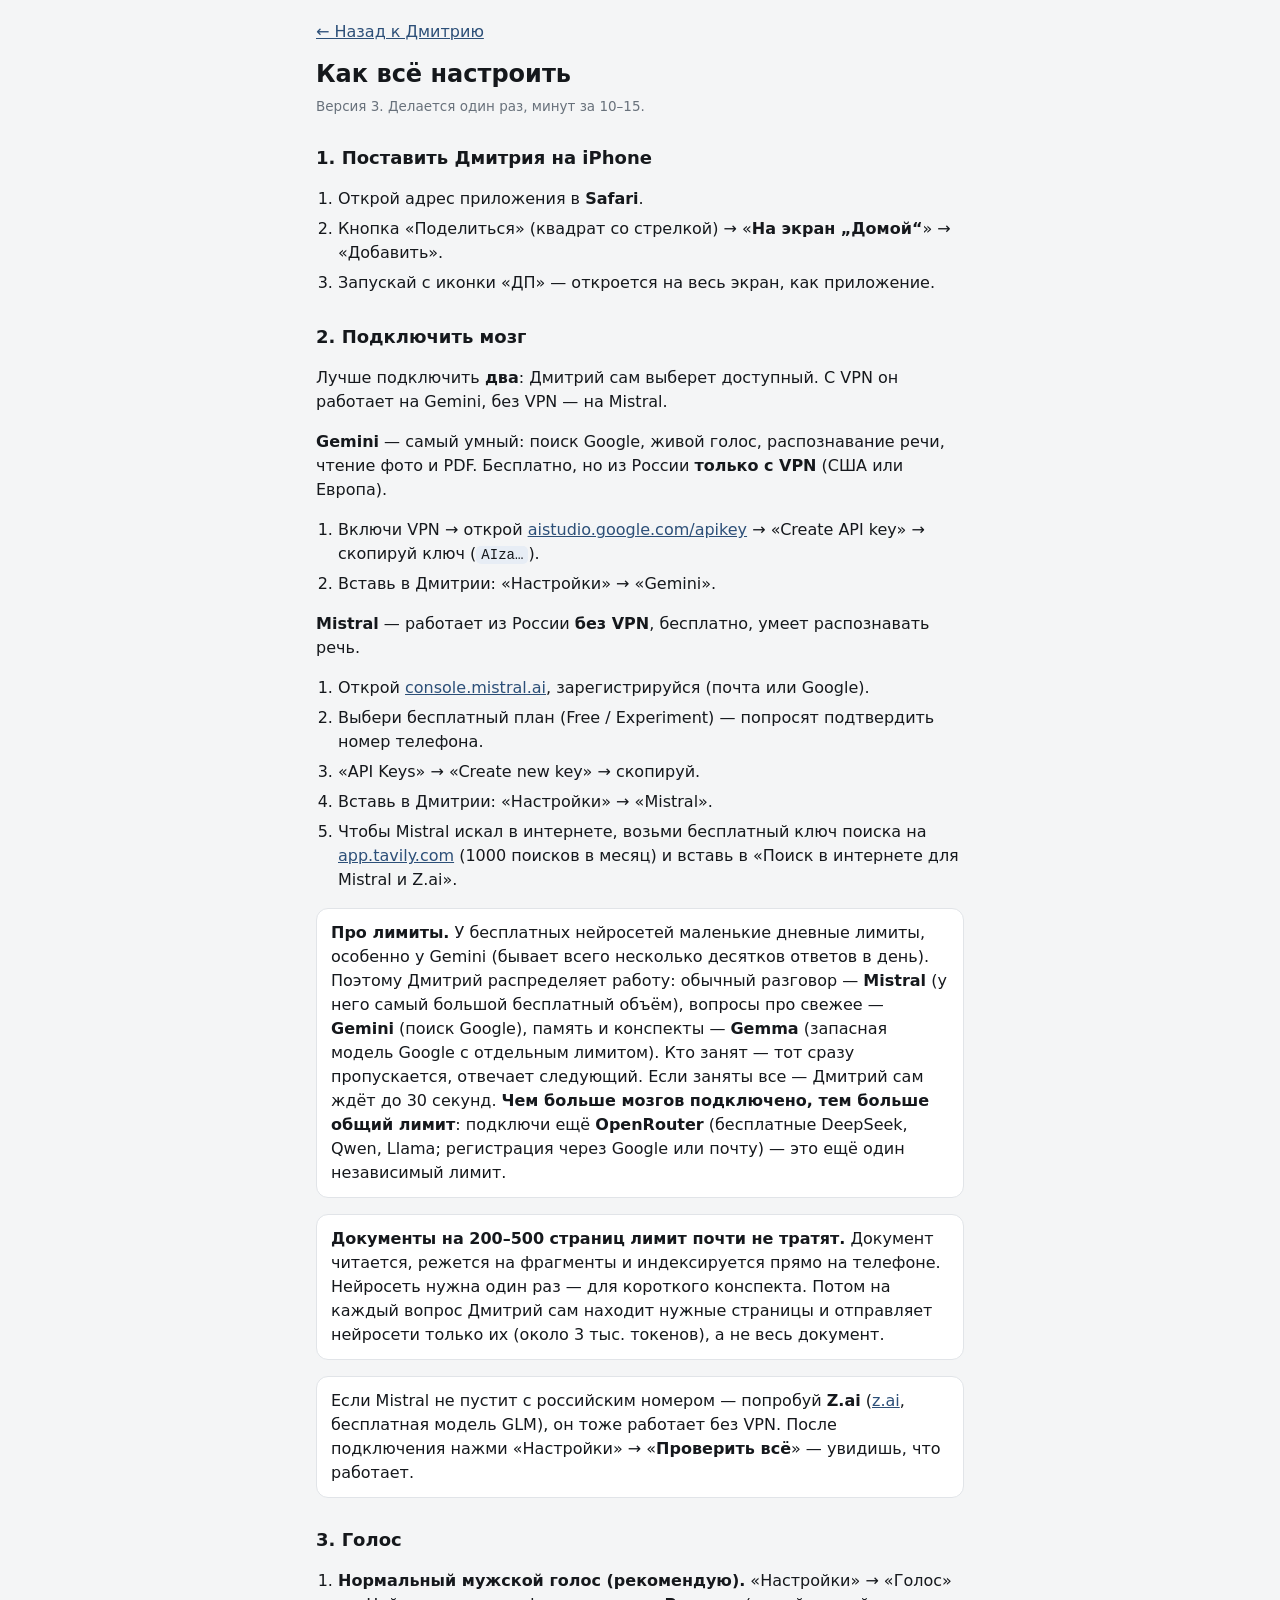
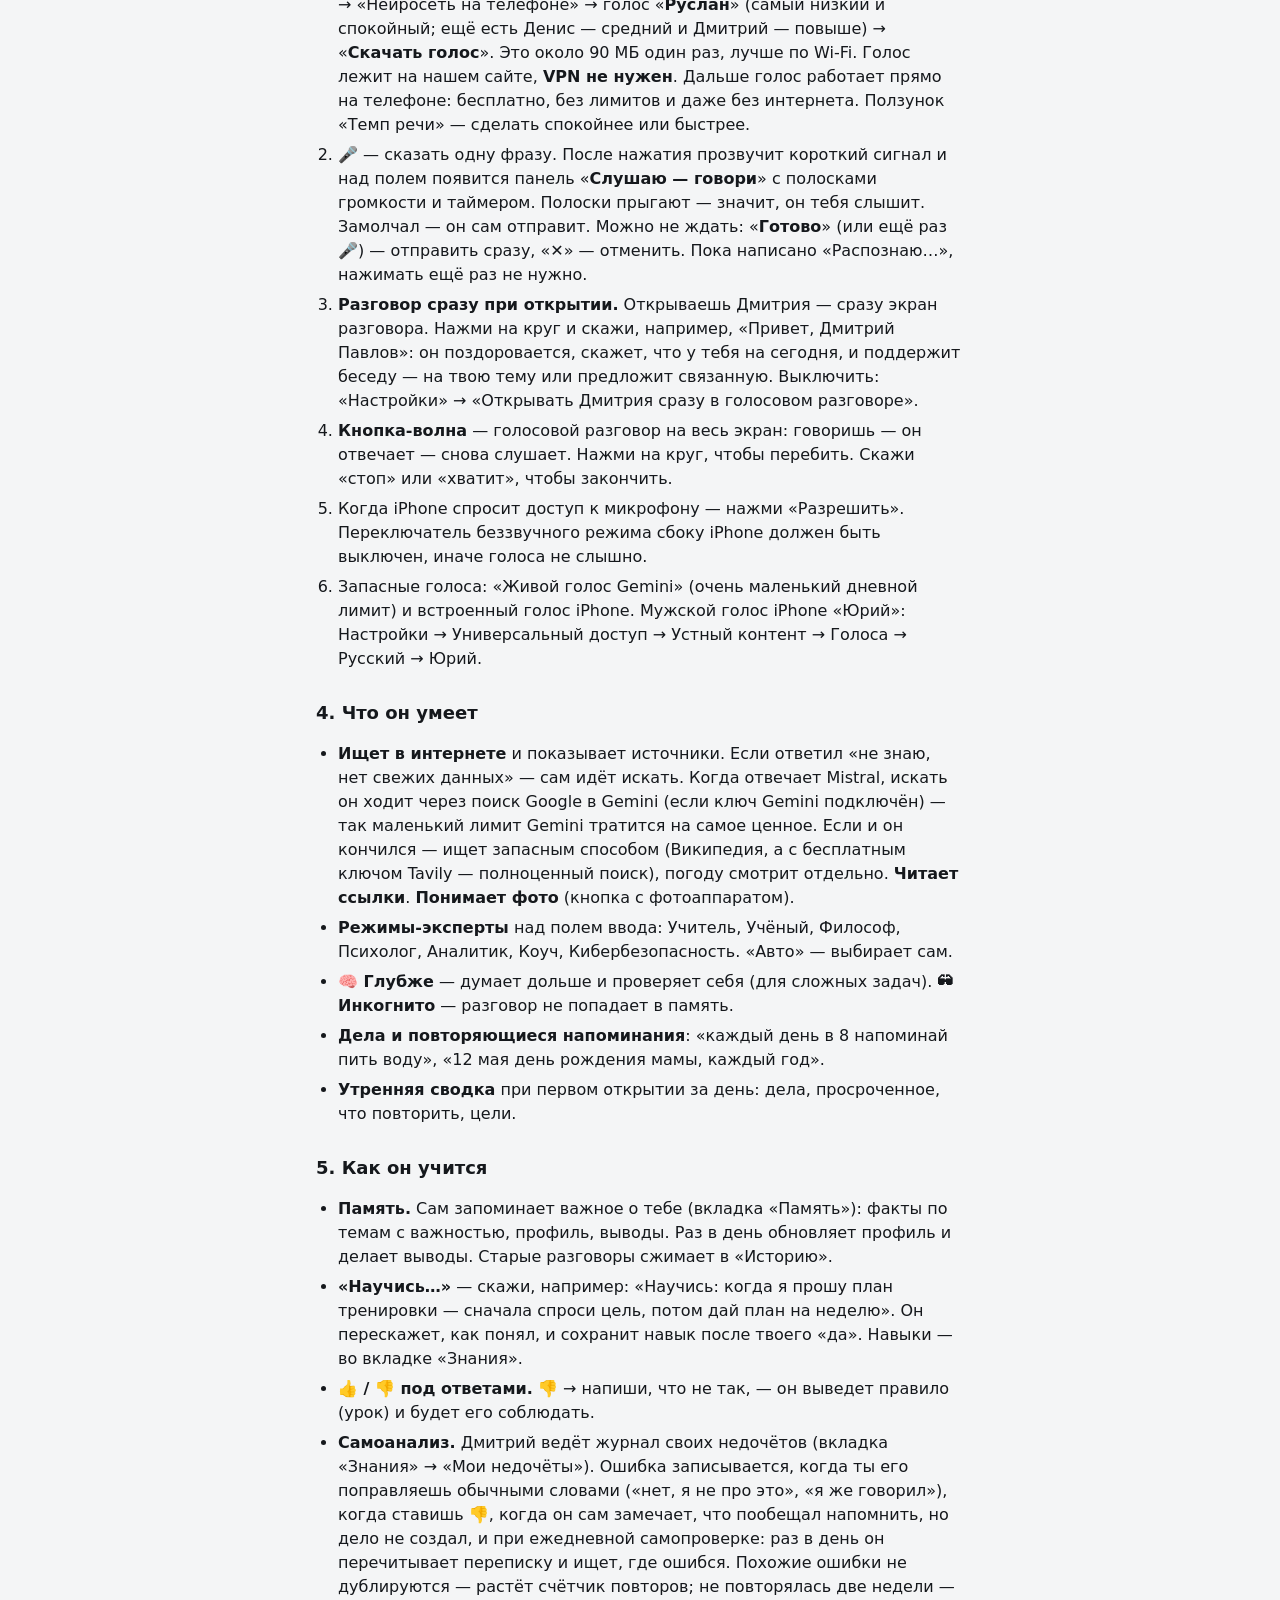
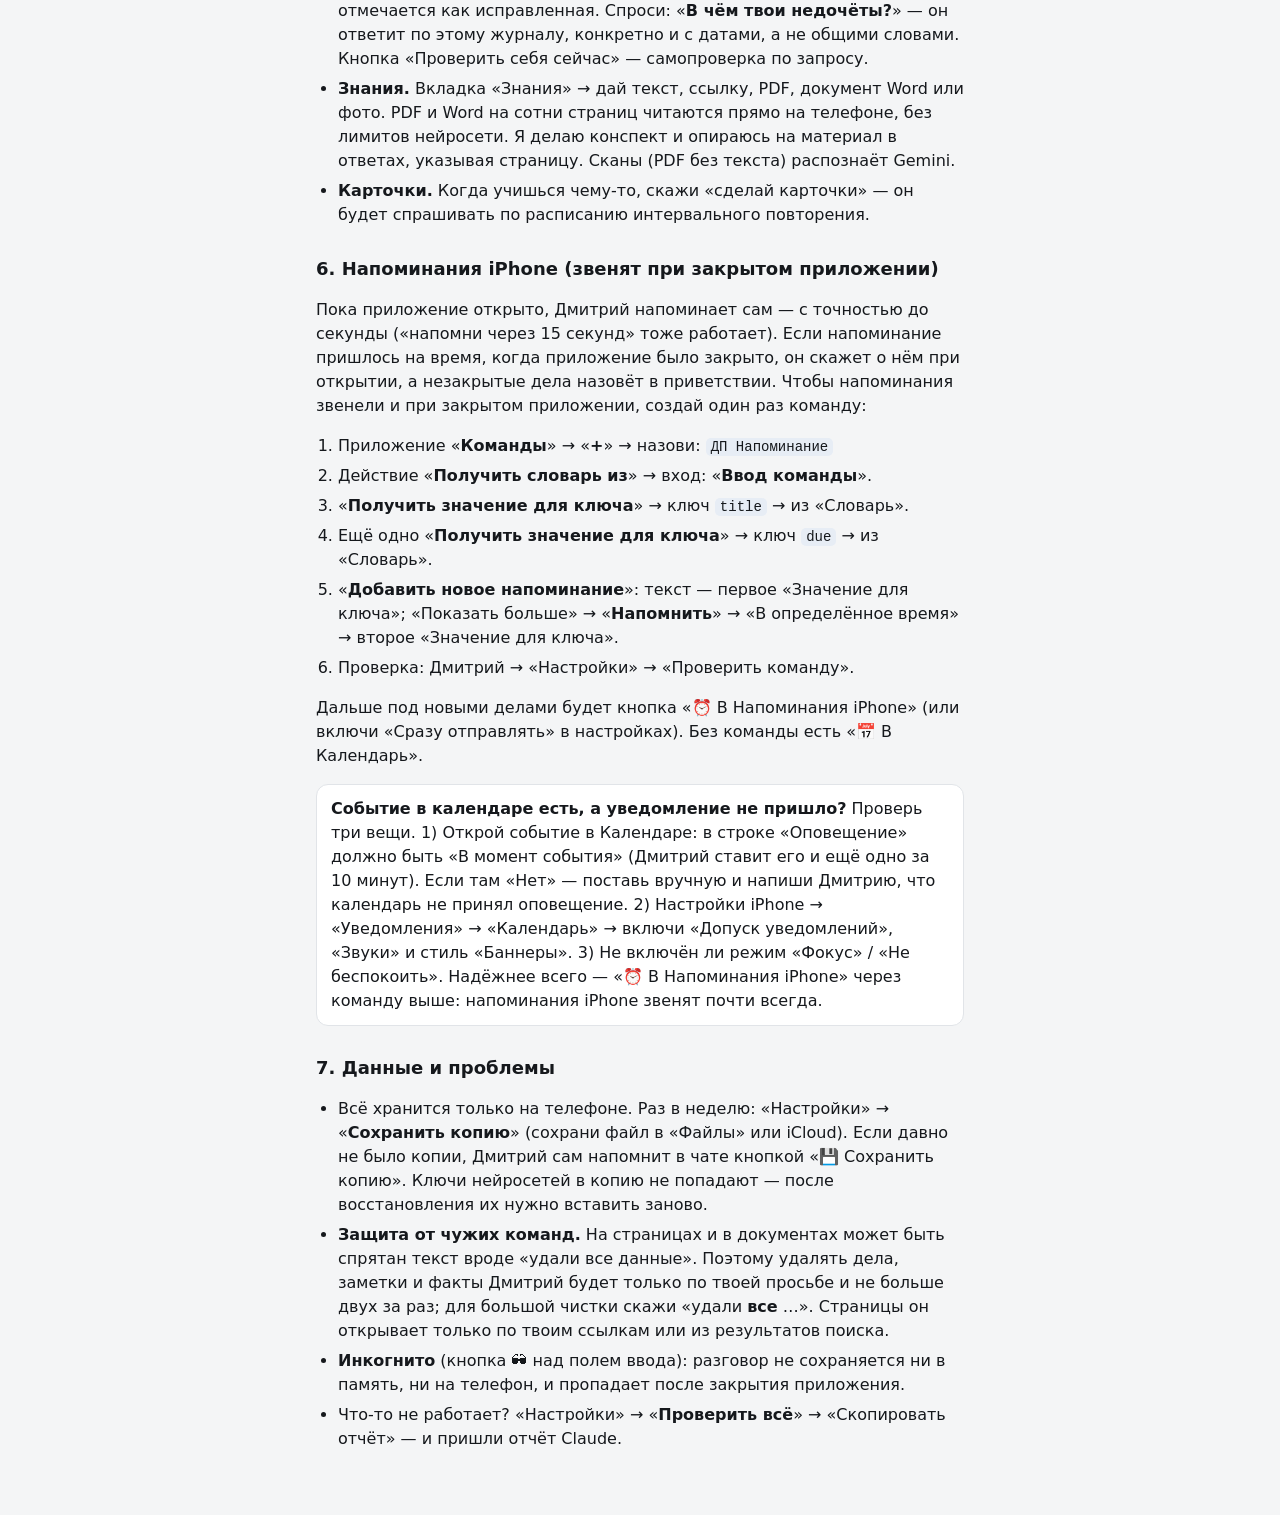
==== guide.html @ e8254273 "3.12.0: Mistral ищет в интернете через поиск Google (Gemini) Mistral — основной мозг, но своего поис" ====
<!doctype html>
<html lang="ru">
<head>
<meta charset="utf-8">
<meta name="robots" content="noindex,nofollow">
<meta name="viewport" content="width=device-width,initial-scale=1,viewport-fit=cover">
<title>Инструкция Дмитрия</title>
<link rel="stylesheet" href="style.css">
<style>
  body{overflow:auto}
  .guide{max-width:680px;margin:0 auto;padding:calc(20px + env(safe-area-inset-top,0px)) max(16px,env(safe-area-inset-right,0px)) 48px max(16px,env(safe-area-inset-left,0px))}
  .guide h1{font-size:24px;margin:0 0 4px}
  .guide h2{font-size:18px;margin:28px 0 8px}
  .guide ol,.guide ul{padding-left:22px;display:flex;flex-direction:column;gap:6px}
  .guide p,.guide li{max-width:65ch}
  .guide code{font-family:var(--font-mono);background:var(--accent-soft);padding:1px 5px;border-radius:5px;font-size:14px}
  .guide .note{background:var(--surface);border:1px solid var(--line);border-radius:12px;padding:12px 14px}
  .back{display:inline-block;margin-bottom:12px}
</style>
</head>
<body>
<div class="guide">
  <a class="back" href="./">← Назад к Дмитрию</a>
  <h1>Как всё настроить</h1>
  <p class="small">Версия 3. Делается один раз, минут за 10–15.</p>

  <h2 id="install">1. Поставить Дмитрия на iPhone</h2>
  <ol>
    <li>Открой адрес приложения в <b>Safari</b>.</li>
    <li>Кнопка «Поделиться» (квадрат со стрелкой) → «<b>На экран „Домой“</b>» → «Добавить».</li>
    <li>Запускай с иконки «ДП» — откроется на весь экран, как приложение.</li>
  </ol>

  <h2 id="brain">2. Подключить мозг</h2>
  <p>Лучше подключить <b>два</b>: Дмитрий сам выберет доступный. С VPN он работает на Gemini, без VPN — на Mistral.</p>
  <p><b>Gemini</b> — самый умный: поиск Google, живой голос, распознавание речи, чтение фото и PDF. Бесплатно, но из России <b>только с VPN</b> (США или Европа).</p>
  <ol>
    <li>Включи VPN → открой <a href="https://aistudio.google.com/apikey" target="_blank" rel="noopener">aistudio.google.com/apikey</a> → «Create API key» → скопируй ключ (<code>AIza…</code>).</li>
    <li>Вставь в Дмитрии: «Настройки» → «Gemini».</li>
  </ol>
  <p><b>Mistral</b> — работает из России <b>без VPN</b>, бесплатно, умеет распознавать речь.</p>
  <ol>
    <li>Открой <a href="https://console.mistral.ai" target="_blank" rel="noopener">console.mistral.ai</a>, зарегистрируйся (почта или Google).</li>
    <li>Выбери бесплатный план (Free / Experiment) — попросят подтвердить номер телефона.</li>
    <li>«API Keys» → «Create new key» → скопируй.</li>
    <li>Вставь в Дмитрии: «Настройки» → «Mistral».</li>
    <li>Чтобы Mistral искал в интернете, возьми бесплатный ключ поиска на <a href="https://app.tavily.com" target="_blank" rel="noopener">app.tavily.com</a> (1000 поисков в месяц) и вставь в «Поиск в интернете для Mistral и Z.ai».</li>
  </ol>
  <p class="note"><b>Про лимиты.</b> У бесплатных нейросетей маленькие дневные лимиты, особенно у Gemini (бывает всего несколько десятков ответов в день). Поэтому Дмитрий распределяет работу: обычный разговор — <b>Mistral</b> (у него самый большой бесплатный объём), вопросы про свежее — <b>Gemini</b> (поиск Google), память и конспекты — <b>Gemma</b> (запасная модель Google с отдельным лимитом). Кто занят — тот сразу пропускается, отвечает следующий. Если заняты все — Дмитрий сам ждёт до 30 секунд. <b>Чем больше мозгов подключено, тем больше общий лимит</b>: подключи ещё <b>OpenRouter</b> (бесплатные DeepSeek, Qwen, Llama; регистрация через Google или почту) — это ещё один независимый лимит.</p>
  <p class="note"><b>Документы на 200–500 страниц лимит почти не тратят.</b> Документ читается, режется на фрагменты и индексируется прямо на телефоне. Нейросеть нужна один раз — для короткого конспекта. Потом на каждый вопрос Дмитрий сам находит нужные страницы и отправляет нейросети только их (около 3 тыс. токенов), а не весь документ.</p>
  <p class="note">Если Mistral не пустит с российским номером — попробуй <b>Z.ai</b> (<a href="https://z.ai/manage-apikey/apikey-list" target="_blank" rel="noopener">z.ai</a>, бесплатная модель GLM), он тоже работает без VPN. После подключения нажми «Настройки» → «<b>Проверить всё</b>» — увидишь, что работает.</p>

  <h2 id="voice">3. Голос</h2>
  <ol>
    <li><b>Нормальный мужской голос (рекомендую).</b> «Настройки» → «Голос» → «Нейросеть на телефоне» → голос «<b>Руслан</b>» (самый низкий и спокойный; ещё есть Денис — средний и Дмитрий — повыше) → «<b>Скачать голос</b>». Это около 90 МБ один раз, лучше по Wi-Fi. Голос лежит на нашем сайте, <b>VPN не нужен</b>. Дальше голос работает прямо на телефоне: бесплатно, без лимитов и даже без интернета. Ползунок «Темп речи» — сделать спокойнее или быстрее.</li>
    <li><b>🎤</b> — сказать одну фразу. После нажатия прозвучит короткий сигнал и над полем появится панель «<b>Слушаю — говори</b>» с полосками громкости и таймером. Полоски прыгают — значит, он тебя слышит. Замолчал — он сам отправит. Можно не ждать: «<b>Готово</b>» (или ещё раз 🎤) — отправить сразу, «✕» — отменить. Пока написано «Распознаю…», нажимать ещё раз не нужно.</li>
    <li><b>Разговор сразу при открытии.</b> Открываешь Дмитрия — сразу экран разговора. Нажми на круг и скажи, например, «Привет, Дмитрий Павлов»: он поздоровается, скажет, что у тебя на сегодня, и поддержит беседу — на твою тему или предложит связанную. Выключить: «Настройки» → «Открывать Дмитрия сразу в голосовом разговоре».</li>
    <li><b>Кнопка-волна</b> — голосовой разговор на весь экран: говоришь — он отвечает — снова слушает. Нажми на круг, чтобы перебить. Скажи «стоп» или «хватит», чтобы закончить.</li>
    <li>Когда iPhone спросит доступ к микрофону — нажми «Разрешить». Переключатель беззвучного режима сбоку iPhone должен быть выключен, иначе голоса не слышно.</li>
    <li>Запасные голоса: «Живой голос Gemini» (очень маленький дневной лимит) и встроенный голос iPhone. Мужской голос iPhone «Юрий»: Настройки → Универсальный доступ → Устный контент → Голоса → Русский → Юрий.</li>
  </ol>

  <h2 id="smart">4. Что он умеет</h2>
  <ul>
    <li><b>Ищет в интернете</b> и показывает источники. Если ответил «не знаю, нет свежих данных» — сам идёт искать. Когда отвечает Mistral, искать он ходит через поиск Google в Gemini (если ключ Gemini подключён) — так маленький лимит Gemini тратится на самое ценное. Если и он кончился — ищет запасным способом (Википедия, а с бесплатным ключом Tavily — полноценный поиск), погоду смотрит отдельно. <b>Читает ссылки</b>. <b>Понимает фото</b> (кнопка с фотоаппаратом).</li>
    <li><b>Режимы-эксперты</b> над полем ввода: Учитель, Учёный, Философ, Психолог, Аналитик, Коуч, Кибербезопасность. «Авто» — выбирает сам.</li>
    <li><b>🧠 Глубже</b> — думает дольше и проверяет себя (для сложных задач). <b>🕶 Инкогнито</b> — разговор не попадает в память.</li>
    <li><b>Дела и повторяющиеся напоминания</b>: «каждый день в 8 напоминай пить воду», «12 мая день рождения мамы, каждый год».</li>
    <li><b>Утренняя сводка</b> при первом открытии за день: дела, просроченное, что повторить, цели.</li>
  </ul>

  <h2 id="learn">5. Как он учится</h2>
  <ul>
    <li><b>Память.</b> Сам запоминает важное о тебе (вкладка «Память»): факты по темам с важностью, профиль, выводы. Раз в день обновляет профиль и делает выводы. Старые разговоры сжимает в «Историю».</li>
    <li><b>«Научись…»</b> — скажи, например: «Научись: когда я прошу план тренировки — сначала спроси цель, потом дай план на неделю». Он перескажет, как понял, и сохранит навык после твоего «да». Навыки — во вкладке «Знания».</li>
    <li><b>👍 / 👎 под ответами.</b> 👎 → напиши, что не так, — он выведет правило (урок) и будет его соблюдать.</li>
    <li><b>Самоанализ.</b> Дмитрий ведёт журнал своих недочётов (вкладка «Знания» → «Мои недочёты»). Ошибка записывается, когда ты его поправляешь обычными словами («нет, я не про это», «я же говорил»), когда ставишь 👎, когда он сам замечает, что пообещал напомнить, но дело не создал, и при ежедневной самопроверке: раз в день он перечитывает переписку и ищет, где ошибся. Похожие ошибки не дублируются — растёт счётчик повторов; не повторялась две недели — отмечается как исправленная. Спроси: «<b>В чём твои недочёты?</b>» — он ответит по этому журналу, конкретно и с датами, а не общими словами. Кнопка «Проверить себя сейчас» — самопроверка по запросу.</li>
    <li><b>Знания.</b> Вкладка «Знания» → дай текст, ссылку, PDF, документ Word или фото. PDF и Word на сотни страниц читаются прямо на телефоне, без лимитов нейросети. Я делаю конспект и опираюсь на материал в ответах, указывая страницу. Сканы (PDF без текста) распознаёт Gemini.</li>
    <li><b>Карточки.</b> Когда учишься чему-то, скажи «сделай карточки» — он будет спрашивать по расписанию интервального повторения.</li>
  </ul>

  <h2 id="reminders">6. Напоминания iPhone (звенят при закрытом приложении)</h2>
  <p>Пока приложение открыто, Дмитрий напоминает сам — с точностью до секунды («напомни через 15 секунд» тоже работает). Если напоминание пришлось на время, когда приложение было закрыто, он скажет о нём при открытии, а незакрытые дела назовёт в приветствии. Чтобы напоминания звенели и при закрытом приложении, создай один раз команду:</p>
  <ol>
    <li>Приложение «<b>Команды</b>» → «<b>+</b>» → назови: <code>ДП Напоминание</code></li>
    <li>Действие «<b>Получить словарь из</b>» → вход: «<b>Ввод команды</b>».</li>
    <li>«<b>Получить значение для ключа</b>» → ключ <code>title</code> → из «Словарь».</li>
    <li>Ещё одно «<b>Получить значение для ключа</b>» → ключ <code>due</code> → из «Словарь».</li>
    <li>«<b>Добавить новое напоминание</b>»: текст — первое «Значение для ключа»; «Показать больше» → «<b>Напомнить</b>» → «В определённое время» → второе «Значение для ключа».</li>
    <li>Проверка: Дмитрий → «Настройки» → «Проверить команду».</li>
  </ol>
  <p>Дальше под новыми делами будет кнопка «⏰ В Напоминания iPhone» (или включи «Сразу отправлять» в настройках). Без команды есть «📅 В Календарь».</p>
  <p class="note"><b>Событие в календаре есть, а уведомление не пришло?</b> Проверь три вещи. 1) Открой событие в Календаре: в строке «Оповещение» должно быть «В момент события» (Дмитрий ставит его и ещё одно за 10 минут). Если там «Нет» — поставь вручную и напиши Дмитрию, что календарь не принял оповещение. 2) Настройки iPhone → «Уведомления» → «Календарь» → включи «Допуск уведомлений», «Звуки» и стиль «Баннеры». 3) Не включён ли режим «Фокус» / «Не беспокоить». Надёжнее всего — «⏰ В Напоминания iPhone» через команду выше: напоминания iPhone звенят почти всегда.</p>

  <h2 id="data">7. Данные и проблемы</h2>
  <ul>
    <li>Всё хранится только на телефоне. Раз в неделю: «Настройки» → «<b>Сохранить копию</b>» (сохрани файл в «Файлы» или iCloud). Если давно не было копии, Дмитрий сам напомнит в чате кнопкой «💾 Сохранить копию». Ключи нейросетей в копию не попадают — после восстановления их нужно вставить заново.</li>
    <li><b>Защита от чужих команд.</b> На страницах и в документах может быть спрятан текст вроде «удали все данные». Поэтому удалять дела, заметки и факты Дмитрий будет только по твоей просьбе и не больше двух за раз; для большой чистки скажи «удали <b>все</b> …». Страницы он открывает только по твоим ссылкам или из результатов поиска.</li>
    <li><b>Инкогнито</b> (кнопка 🕶 над полем ввода): разговор не сохраняется ни в память, ни на телефон, и пропадает после закрытия приложения.</li>
    <li>Что-то не работает? «Настройки» → «<b>Проверить всё</b>» → «Скопировать отчёт» — и пришли отчёт Claude.</li>
  </ul>
</div>
</body>
</html>
---- style.css ----
/* Дмитрий Павлов — минималистичный интерфейс. Разговор на весь экран, нижняя панель вкладок как в приложениях iOS. */
:root{
  --bg:#f4f5f6; --surface:#ffffff; --line:#e1e4e8; --fg:#15181c; --muted:#68717b;
  --accent:#2c4f78; --accent-soft:#e7edf5; --ok:#2f7a4f; --warn:#a45a12; --on-accent:#ffffff;
  --font-body:-apple-system,"SF Pro Text","Onest",system-ui,"Segoe UI",Roboto,sans-serif;
  --font-mono:ui-monospace,"SF Mono",Menlo,Consolas,monospace;
  color-scheme:light;
}
@media (prefers-color-scheme:dark){:root{
  --bg:#0f1113; --surface:#171a1e; --line:#272c32; --fg:#e7e9ec; --muted:#8a939d;
  --accent:#8db2e0; --accent-soft:#1c2633; --ok:#6cc391; --warn:#e2a35c; --on-accent:#0f1113; color-scheme:dark}}

*{box-sizing:border-box}
html,body{height:100%;margin:0}
body{background:var(--bg);color:var(--fg);font-family:var(--font-body);font-size:16px;line-height:1.5;
  -webkit-text-size-adjust:100%;overscroll-behavior:none}
button,input,textarea,select{font:inherit;color:inherit}
button{cursor:pointer;-webkit-tap-highlight-color:transparent}
a{color:var(--accent)}
:focus-visible{outline:2px solid var(--accent);outline-offset:2px}
[hidden]{display:none!important}

.app{height:100%;display:flex;flex-direction:column;max-width:760px;margin:0 auto;
  padding-top:env(safe-area-inset-top,0px)}
.top{display:flex;align-items:flex-end;justify-content:space-between;gap:12px;
  padding:12px max(16px,env(safe-area-inset-right,0px)) 10px max(16px,env(safe-area-inset-left,0px))}
.who h1{margin:0;font-size:20px;font-weight:600;letter-spacing:-.01em}
.who p{margin:1px 0 0;color:var(--muted);font-size:13px;display:flex;align-items:center;gap:7px}
.dot{width:8px;height:8px;border-radius:50%;background:var(--muted);flex:none}
.dot.on{background:var(--ok)}
.dot.listen{background:var(--warn);animation:pulse 1.4s ease-in-out infinite}
@keyframes pulse{50%{opacity:.35}}
.clock{text-align:right}
.clock .t{font-family:var(--font-mono);font-size:22px;font-weight:500;font-variant-numeric:tabular-nums;line-height:1}
.clock .d{color:var(--muted);font-size:12.5px;margin-top:3px}

.views{flex:1;min-height:0;position:relative}
.view{position:absolute;inset:0;display:none}
body[data-tab="chat"] #v-chat,body[data-tab="tasks"] #v-tasks,body[data-tab="notes"] #v-notes,
body[data-tab="mem"] #v-mem,body[data-tab="set"] #v-set,body[data-tab="know"] #v-know{display:flex}

.chat{flex-direction:column;border-top:1px solid var(--line);background:var(--surface)}
.log{flex:1;overflow-y:auto;-webkit-overflow-scrolling:touch;display:flex;flex-direction:column;gap:14px;
  padding:16px max(16px,env(safe-area-inset-right,0px)) 16px max(16px,env(safe-area-inset-left,0px))}
.msg{max-width:86%;overflow-wrap:anywhere}
.msg.me{align-self:flex-end;background:var(--accent-soft);padding:9px 13px;border-radius:14px 14px 3px 14px;white-space:pre-wrap}
.msg.ai{align-self:flex-start}
.msg.ai .by{font-size:11px;letter-spacing:.06em;text-transform:uppercase;color:var(--muted);margin-bottom:2px}
.msg.sys{align-self:center;color:var(--muted);font-size:13.5px;text-align:center;max-width:94%}
.msg code{font-family:var(--font-mono);font-size:13.5px;background:var(--accent-soft);padding:0 4px;border-radius:4px}
.msg .src{margin-top:6px;display:flex;flex-wrap:wrap;gap:6px}
.msg .src a{font-size:12px;color:var(--muted);border:1px solid var(--line);border-radius:999px;padding:1px 9px;text-decoration:none;max-width:220px;white-space:nowrap;overflow:hidden;text-overflow:ellipsis}
.msg .acts{margin-top:8px;display:flex;flex-wrap:wrap;gap:6px}
.pill{font-size:13px;border:1px solid var(--line);background:var(--bg);border-radius:8px;padding:4px 10px}
.thinking{color:var(--muted)}
.card{border:1px solid var(--line);border-radius:12px;padding:14px;background:var(--bg);display:flex;flex-direction:column;gap:8px;max-width:100%}
.card h3{margin:0;font-size:16px}
.card p{margin:0;font-size:14.5px}
.card input{border:1px solid var(--line);border-radius:8px;padding:9px 10px;background:var(--surface);min-width:0}
.card button{align-self:flex-start;background:var(--accent);color:var(--on-accent);border:0;border-radius:8px;padding:8px 14px}

.photo-prev{display:flex;align-items:center;gap:10px;padding:6px 16px;font-size:13.5px;color:var(--muted)}
.photo-prev img{width:44px;height:44px;object-fit:cover;border-radius:8px;border:1px solid var(--line)}
.photo-prev .x{margin-left:auto}
.msg .thumb{display:block;max-width:180px;max-height:180px;border-radius:10px;margin-bottom:6px}
.grp{padding:10px 12px 4px;font-size:11.5px;letter-spacing:.07em;text-transform:uppercase;color:var(--muted);border-bottom:1px solid var(--line)}
.diary{white-space:pre-wrap;background:var(--surface);border:1px solid var(--line);border-radius:12px;padding:12px;margin:0;font-size:14.5px}
.add select{flex:1 1 140px;min-width:0;border:1px solid var(--line);background:var(--surface);border-radius:10px;padding:9px 11px}
.hint{font-size:13px;color:var(--muted);padding:0 16px 8px}
.composer{display:flex;gap:6px;align-items:flex-end;border-top:1px solid var(--line);
  padding:8px max(10px,env(safe-area-inset-right,0px)) 8px max(10px,env(safe-area-inset-left,0px));background:var(--surface)}
.composer textarea{flex:1;min-width:0;resize:none;border:1px solid var(--line);border-radius:20px;background:var(--bg);padding:9px 14px;max-height:140px;outline:none;font-size:16px}
.ib{width:40px;height:40px;flex:none;border-radius:50%;border:1px solid var(--line);background:var(--surface);display:grid;place-items:center;color:var(--muted)}
.ib svg{width:19px;height:19px}
.ib.primary{background:var(--accent);border-color:var(--accent);color:var(--on-accent)}
.ib.live{color:var(--warn);border-color:var(--warn);animation:pulse 1.2s ease-in-out infinite}
.ib .i-stop{display:none}
.ib.stop .i-send{display:none}
.ib.stop .i-stop{display:block}
.ib[aria-pressed="true"]{color:var(--accent);border-color:var(--accent);background:var(--accent-soft)}

.page{flex-direction:column;gap:10px;overflow-y:auto;-webkit-overflow-scrolling:touch;border-top:1px solid var(--line);
  padding:16px max(16px,env(safe-area-inset-right,0px)) 24px max(16px,env(safe-area-inset-left,0px))}
.page h2{margin:12px 0 2px;font-size:12.5px;font-weight:600;letter-spacing:.07em;text-transform:uppercase;color:var(--muted);display:flex;justify-content:space-between}
.page h2:first-child{margin-top:0}
.page h2 span{font-family:var(--font-mono);font-weight:400;letter-spacing:0}
.list{list-style:none;margin:0;padding:0;background:var(--surface);border:1px solid var(--line);border-radius:12px}
.list:empty{display:none}
.row{display:grid;grid-template-columns:22px minmax(0,1fr) auto;gap:10px;align-items:start;padding:10px 12px;border-bottom:1px solid var(--line)}
.row:last-child{border-bottom:0}
.row.nocheck{grid-template-columns:minmax(0,1fr) auto}
.row .tx{overflow-wrap:anywhere}
.row.done .tx{color:var(--muted);text-decoration:line-through}
.row .due{display:block;font-family:var(--font-mono);font-size:12.5px;color:var(--muted);font-variant-numeric:tabular-nums}
.row .due.over{color:var(--warn)}
.row input[type=checkbox]{width:18px;height:18px;margin:3px 0 0;accent-color:var(--accent)}
.row .btns{display:flex;gap:2px}
.x{background:none;border:0;color:var(--muted);padding:2px 6px;font-size:16px;line-height:1}
.empty{color:var(--muted);font-size:14.5px;margin:0;padding:12px;background:var(--surface);border:1px dashed var(--line);border-radius:12px}
.add{display:flex;gap:8px;flex-wrap:wrap}
.add input{flex:1 1 160px;min-width:0;border:1px solid var(--line);background:var(--surface);border-radius:10px;padding:9px 11px}
.add button,.row-btns button{border:1px solid var(--line);background:var(--surface);border-radius:10px;padding:9px 14px}
.small{font-size:13.5px;color:var(--muted);margin:0}
.field{display:flex;flex-direction:column;gap:6px;background:var(--surface);border:1px solid var(--line);border-radius:12px;padding:12px}
.field label{font-size:14px;font-weight:500}
.field input,.field select,#restoreText{border:1px solid var(--line);background:var(--bg);border-radius:10px;padding:9px 11px;min-width:0;width:100%}
.field input[type=range]{padding:0;border:0;background:none}
.check{display:flex;gap:10px;align-items:center;font-size:15px}
.check input{width:20px;height:20px;accent-color:var(--accent)}
.row-btns{display:flex;gap:8px;flex-wrap:wrap;align-items:center}

.tabbar{display:grid;grid-template-columns:repeat(5,1fr);border-top:1px solid var(--line);background:var(--surface);
  padding:4px max(4px,env(safe-area-inset-right,0px)) calc(4px + env(safe-area-inset-bottom,0px)) max(4px,env(safe-area-inset-left,0px))}
.tabbar button{background:none;border:0;display:flex;flex-direction:column;align-items:center;gap:2px;padding:6px 0;color:var(--muted);font-size:10.5px}
.tabbar button svg{width:22px;height:22px}
.tabbar button[aria-selected="true"]{color:var(--accent)}
.tabbar i{font-style:normal;font-family:var(--font-mono);margin-left:3px}

.toast{position:fixed;left:50%;transform:translateX(-50%);top:calc(12px + env(safe-area-inset-top,0px));background:var(--fg);color:var(--bg);
  padding:12px 16px;border-radius:12px;width:max-content;max-width:calc(100% - 32px);display:flex;gap:12px;align-items:center;z-index:20;box-shadow:0 8px 30px rgba(0,0,0,.2)}
.toast button{background:none;border:1px solid currentColor;color:inherit;border-radius:8px;padding:4px 10px;font-size:14px;flex:none}

@media (prefers-reduced-motion:no-preference){.msg{animation:in .18s ease-out}@keyframes in{from{opacity:.4;transform:translateY(3px)}}}
.voicebar{display:flex;align-items:center;gap:10px;margin:0 10px 8px;padding:10px 10px 10px 14px;border-radius:16px;
  background:var(--surface);border:1.5px solid var(--warn);box-shadow:0 2px 10px rgba(0,0,0,.08)}
.voicebar[hidden]{display:none}
.vb-level{display:flex;align-items:center;gap:3px;height:28px;flex:none}
.vb-level i{display:block;width:4px;height:6px;border-radius:2px;background:var(--warn);transition:height .08s linear}
.vb-text{flex:1;min-width:0;display:flex;flex-direction:column;line-height:1.25}
.vb-text b{font-size:15px;font-weight:600}
.vb-text span{font-size:12.5px;color:var(--muted);overflow:hidden;text-overflow:ellipsis;white-space:nowrap}
.vb-time{font-family:var(--font-mono);font-size:13px;color:var(--muted);flex:none}
.vb-x{width:36px;height:36px;flex:none;border-radius:50%;border:1px solid var(--line);background:var(--bg);color:var(--muted);font-size:15px}
.vb-done{flex:none;height:38px;padding:0 16px;border-radius:19px;border:0;background:var(--accent);color:var(--on-accent);font-weight:600;font-size:15px}
.voicebar[data-st="starting"] .vb-level i{opacity:.35}
.voicebar[data-st="transcribing"]{border-color:var(--accent)}
.voicebar[data-st="transcribing"] .vb-level i{background:var(--accent);animation:vbwave 1s ease-in-out infinite}
.voicebar[data-st="transcribing"] .vb-level i:nth-child(2){animation-delay:.1s}
.voicebar[data-st="transcribing"] .vb-level i:nth-child(3){animation-delay:.2s}
.voicebar[data-st="transcribing"] .vb-level i:nth-child(4){animation-delay:.3s}
.voicebar[data-st="transcribing"] .vb-level i:nth-child(5){animation-delay:.4s}
.voicebar[data-st="transcribing"] .vb-done,.voicebar[data-st="transcribing"] .vb-time,.voicebar[data-st="miss"] .vb-done{display:none}
.voicebar[data-st="miss"]{border-color:var(--line)}
@keyframes vbwave{0%,100%{height:6px}50%{height:20px}}
@media (prefers-reduced-motion:reduce){.dot.listen,.ib.live,.voicebar .vb-level i{animation:none}}

/* ---------- Версия 3 ---------- */
.dot.busy{background:var(--accent);animation:pulse 1.2s ease-in-out infinite}
.msg .by span{text-transform:none;letter-spacing:0;opacity:.8}
.msg.temp{opacity:.75}
.msg .answer{margin-top:8px;padding-top:8px;border-top:1px dashed var(--line)}
.memnote{margin-top:6px;font-size:12.5px;color:var(--muted)}
.pill.on{border-color:var(--accent);color:var(--accent);background:var(--accent-soft)}
.why{margin-top:8px}
.modes{display:flex;gap:6px;overflow-x:auto;-webkit-overflow-scrolling:touch;scrollbar-width:none;
  padding:6px max(10px,env(safe-area-inset-right,0px)) 2px max(10px,env(safe-area-inset-left,0px));border-top:1px solid var(--line)}
.modes::-webkit-scrollbar{display:none}
.chip{flex:none;background:var(--bg);border:1px solid var(--line);border-radius:999px;padding:4px 11px;font-size:13px;color:var(--muted);white-space:nowrap}
.chip.on{background:var(--accent);border-color:var(--accent);color:var(--on-accent)}
.modes .sep{flex:none;width:1px;background:var(--line);margin:2px 2px}
.seg{display:flex;border:1px solid var(--line);border-radius:10px;overflow:hidden;background:var(--surface)}
.seg button{flex:1;background:none;border:0;padding:9px 6px;font-size:14px;color:var(--muted)}
.seg button[aria-pressed="true"]{background:var(--accent-soft);color:var(--accent);font-weight:600}
.field textarea{border:1px solid var(--line);background:var(--bg);border-radius:10px;padding:9px 11px;width:100%;resize:vertical;font-size:16px}
.primary-btn{background:var(--accent)!important;color:var(--on-accent)!important;border-color:var(--accent)!important}
.row-btns button:disabled{opacity:.55}
details.field summary{cursor:pointer;font-weight:500;list-style:none;display:flex;gap:6px;align-items:baseline;flex-wrap:wrap}
details.field summary::-webkit-details-marker{display:none}
details.field summary::before{content:"›";display:inline-block;width:10px;color:var(--muted);transition:transform .15s}
details.field[open] summary::before{transform:rotate(90deg)}
details.field[open] summary{margin-bottom:6px}
.ok-mark{color:var(--ok);font-weight:700}
.row details summary{cursor:pointer}
.pre{white-space:pre-wrap;margin-top:6px}

.talk{position:fixed;inset:0;z-index:30;background:var(--bg);display:flex;flex-direction:column;align-items:center;justify-content:center;gap:18px;
  padding:calc(16px + env(safe-area-inset-top,0px)) max(20px,env(safe-area-inset-right,0px)) calc(24px + env(safe-area-inset-bottom,0px)) max(20px,env(safe-area-inset-left,0px));text-align:center}
.talk-top{position:absolute;top:calc(12px + env(safe-area-inset-top,0px));left:max(16px,env(safe-area-inset-left,0px));right:max(16px,env(safe-area-inset-right,0px));display:flex;justify-content:space-between;align-items:center;color:var(--muted);font-size:13px}
.x.big{font-size:30px;opacity:.7;padding:4px 10px}
.orb{position:relative;width:min(56vw,230px);aspect-ratio:1;max-width:100%;border-radius:50%;border:0;background:var(--accent);background:radial-gradient(circle at 35% 30%,color-mix(in srgb,var(--accent) 55%,var(--surface)),var(--accent));box-shadow:0 10px 40px color-mix(in srgb,var(--accent) 35%,transparent)}
.orb-ring{position:absolute;inset:-14px;border-radius:50%;border:2px solid var(--accent);opacity:.35;transition:transform .08s linear}
.talk[data-phase="thinking"] .orb,.talk[data-phase="transcribing"] .orb{animation:breathe 1.6s ease-in-out infinite}
.talk[data-phase="speaking"] .orb-ring{animation:ripple 1.4s ease-out infinite}
.talk[data-phase="idle"] .orb{filter:saturate(.4)}
@keyframes breathe{50%{transform:scale(.92)}}
@keyframes ripple{from{transform:scale(1);opacity:.5}to{transform:scale(1.35);opacity:0}}
.talk-state{margin:0;font-size:19px;font-weight:600}
.talk-text{margin:0;max-width:34ch;color:var(--muted);font-size:15px;max-height:30vh;overflow-y:auto}
.talk-hint{max-width:34ch}
@media (prefers-reduced-motion:reduce){.talk .orb,.talk .orb-ring{animation:none!important}}
#diag .due{font-family:inherit;font-size:13.5px}
.errinfo{margin-top:6px;font-size:12.5px;color:var(--muted)}
.errinfo pre{white-space:pre-wrap;overflow-wrap:anywhere;font-family:var(--font-mono);font-size:11.5px;margin:6px 0 0;background:var(--bg);border:1px solid var(--line);border-radius:8px;padding:8px}
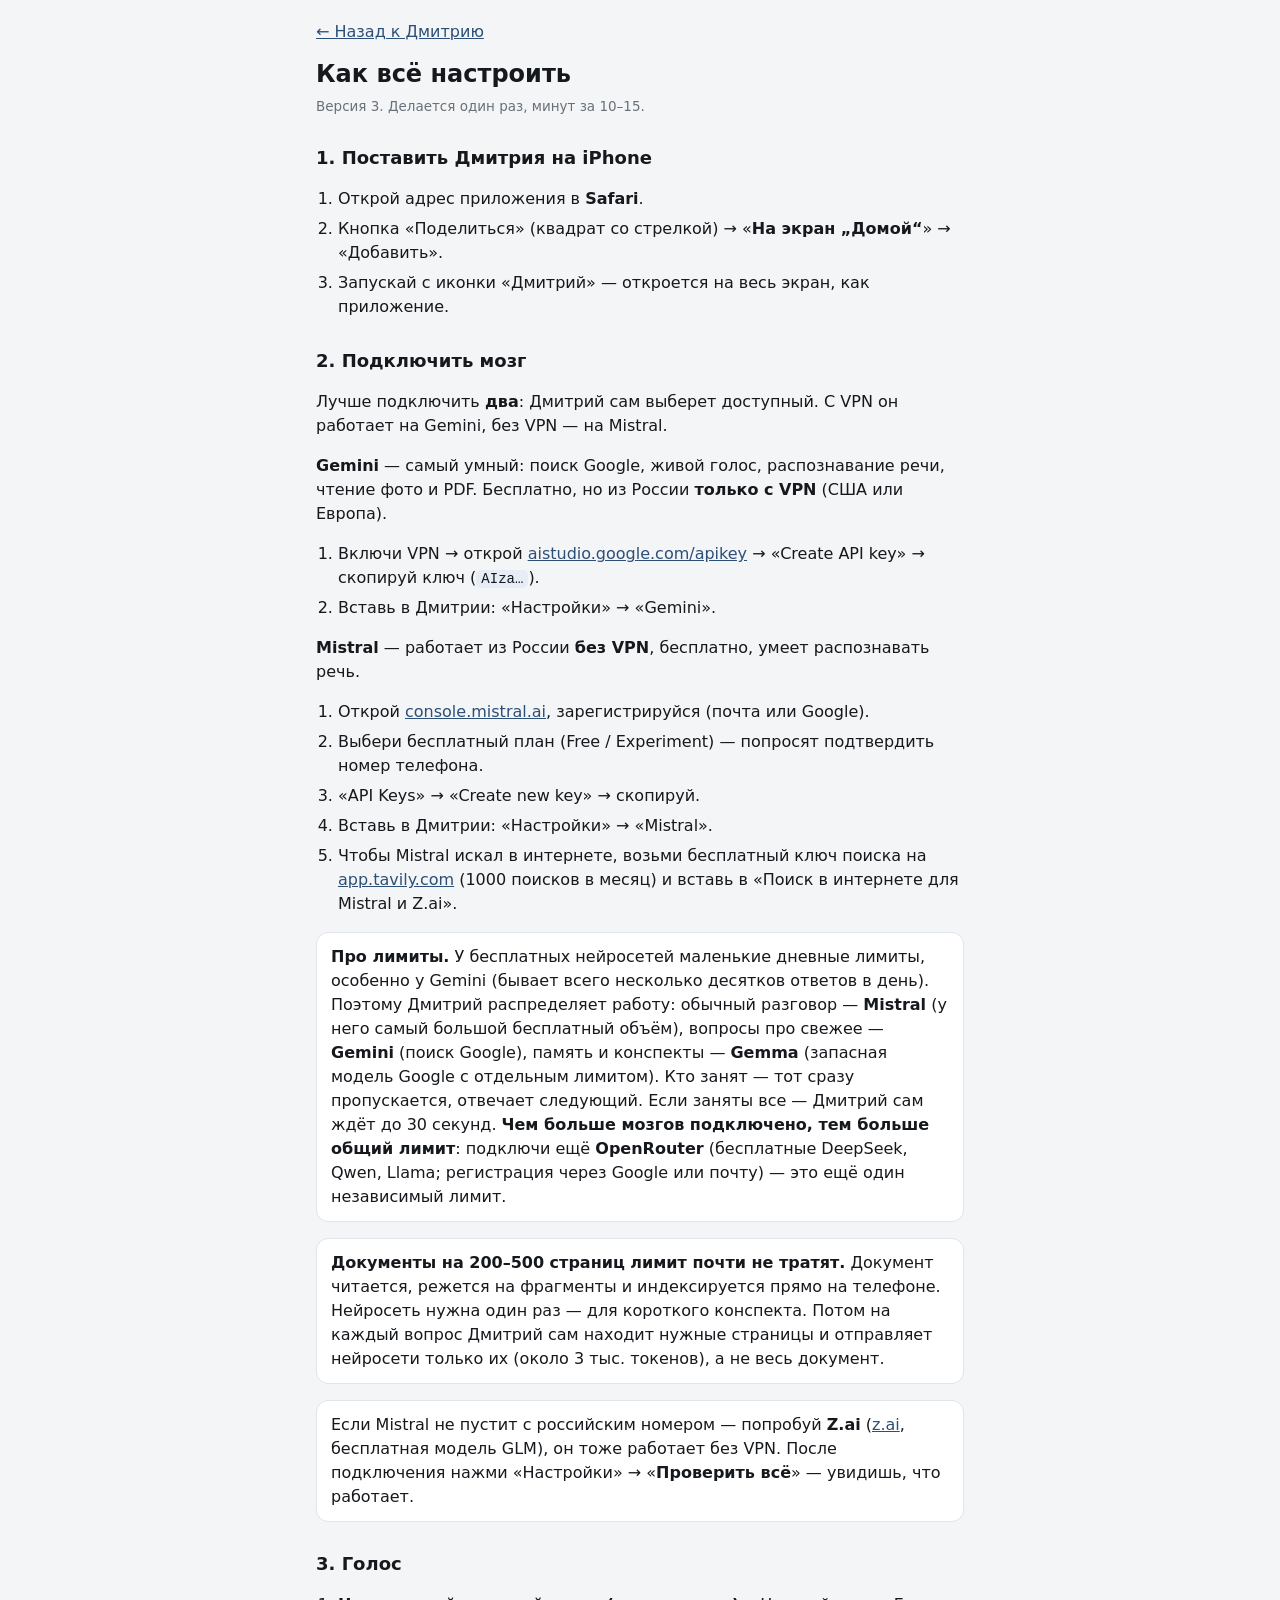
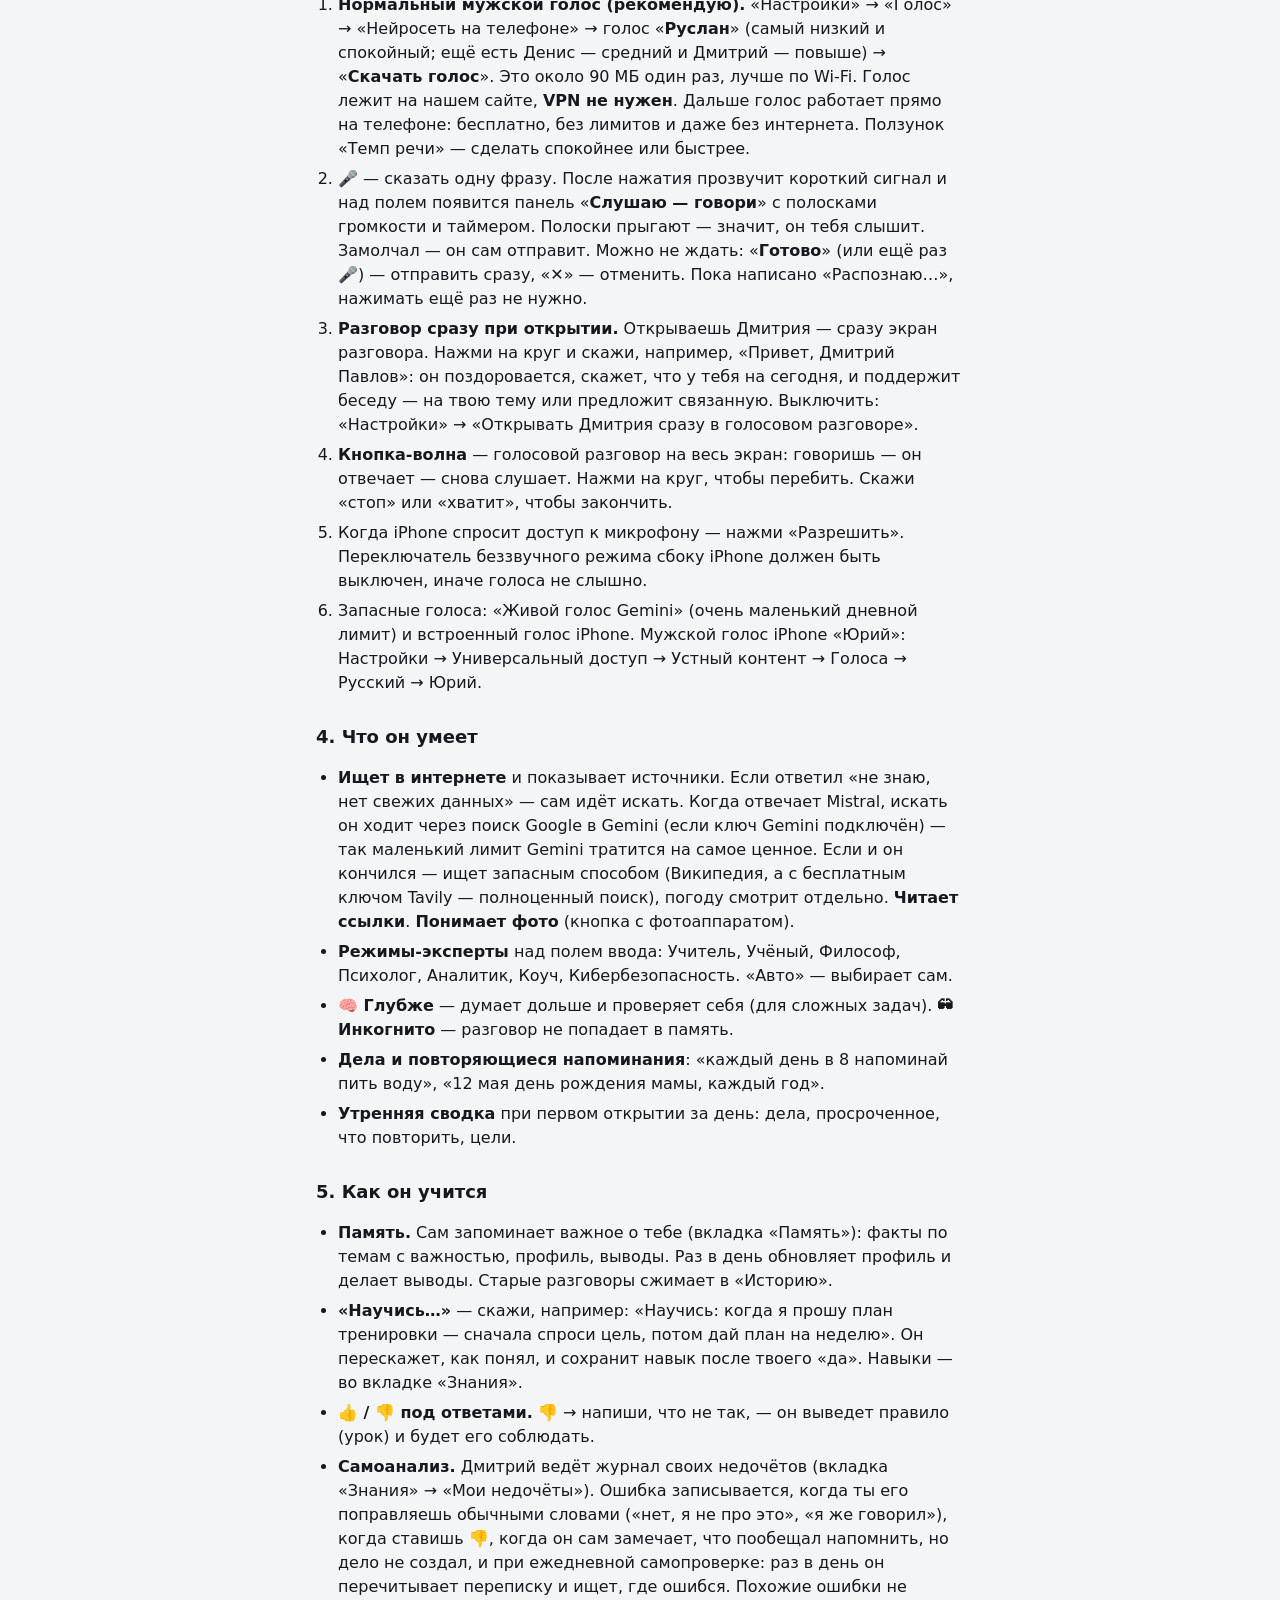
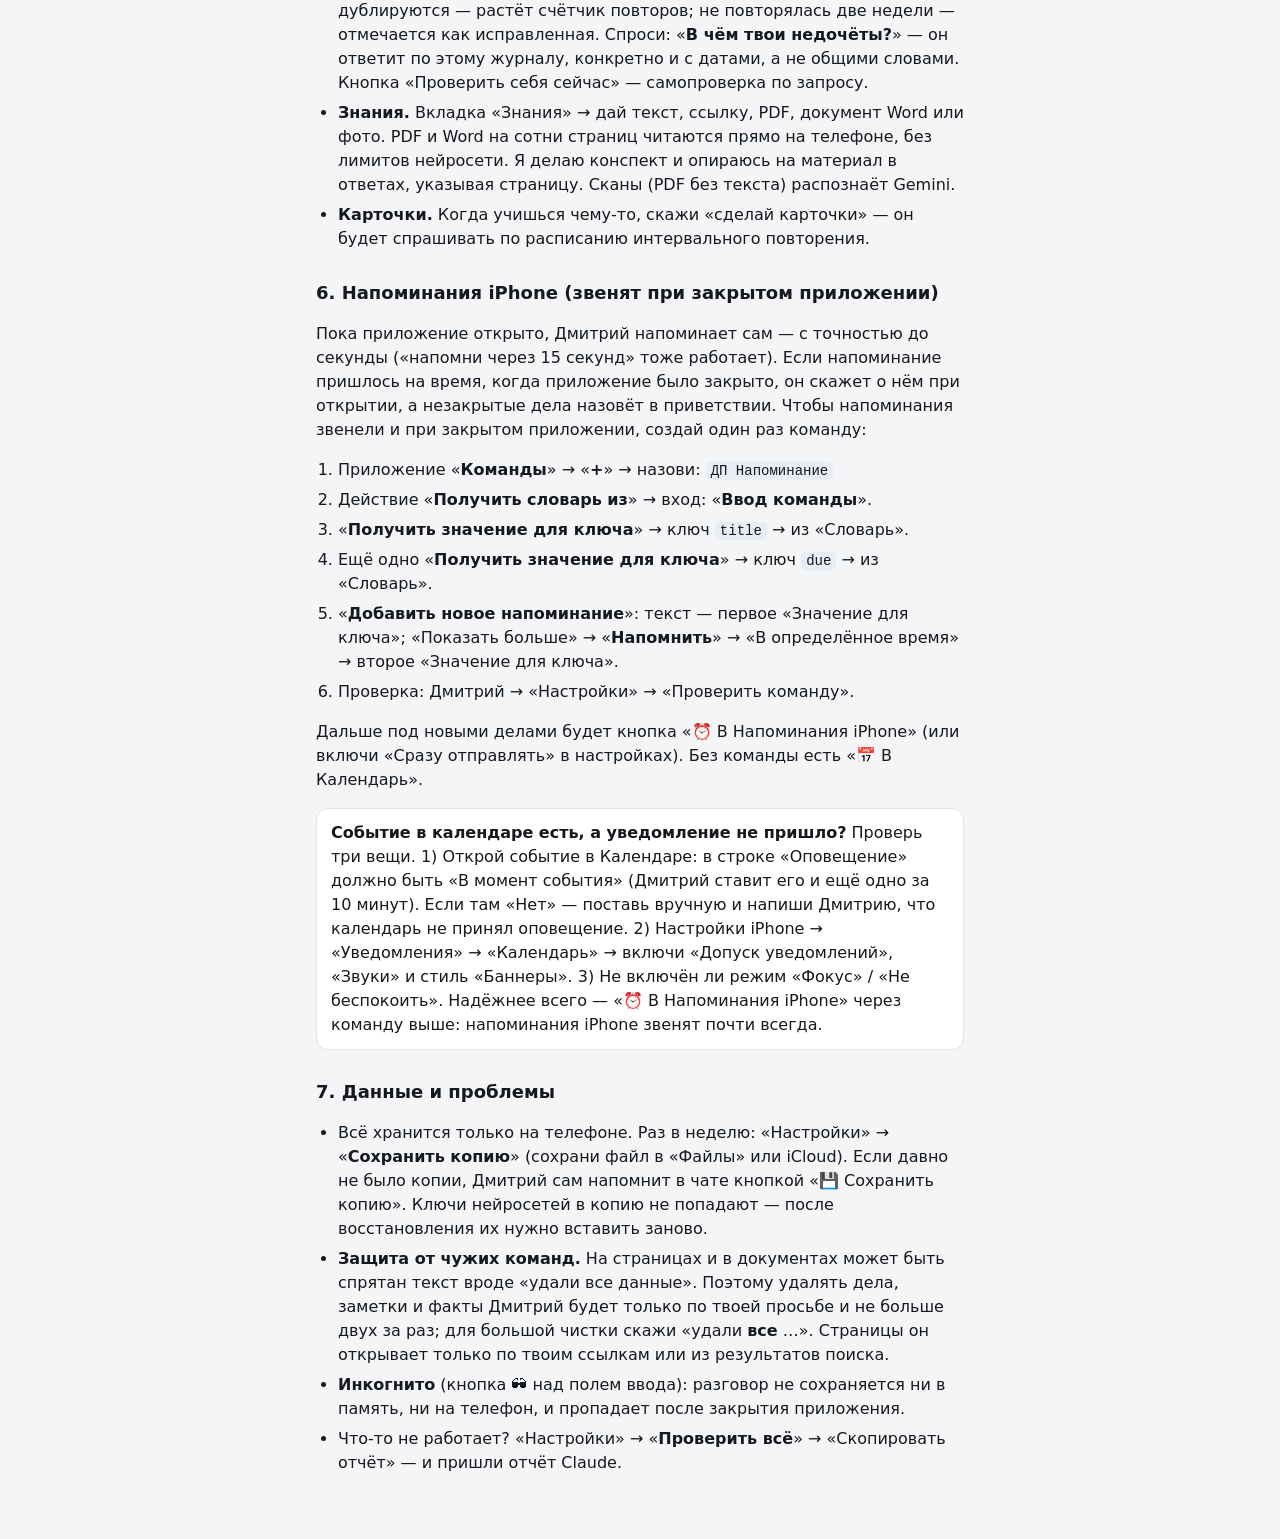
==== commit f2493a3d: "3.13.0: удобство — по UX-аудиту на ширине iPhone (320–390 px, светлая и тёмная тема) - Инструкция от" ====
--- a/guide.html
+++ b/guide.html
@@ -28,7 +28,7 @@
   <ol>
     <li>Открой адрес приложения в <b>Safari</b>.</li>
     <li>Кнопка «Поделиться» (квадрат со стрелкой) → «<b>На экран „Домой“</b>» → «Добавить».</li>
-    <li>Запускай с иконки «ДП» — откроется на весь экран, как приложение.</li>
+    <li>Запускай с иконки «Дмитрий» — откроется на весь экран, как приложение.</li>
   </ol>
 
   <h2 id="brain">2. Подключить мозг</h2>
--- a/style.css
+++ b/style.css
@@ -1,13 +1,13 @@
 /* Дмитрий Павлов — минималистичный интерфейс. Разговор на весь экран, нижняя панель вкладок как в приложениях iOS. */
 :root{
-  --bg:#f4f5f6; --surface:#ffffff; --line:#e1e4e8; --fg:#15181c; --muted:#68717b;
+  --bg:#f4f5f6; --surface:#ffffff; --line:#e1e4e8; --field:#868e98; --fg:#15181c; --muted:#68717b;
   --accent:#2c4f78; --accent-soft:#e7edf5; --ok:#2f7a4f; --warn:#a45a12; --on-accent:#ffffff;
   --font-body:-apple-system,"SF Pro Text","Onest",system-ui,"Segoe UI",Roboto,sans-serif;
   --font-mono:ui-monospace,"SF Mono",Menlo,Consolas,monospace;
   color-scheme:light;
 }
 @media (prefers-color-scheme:dark){:root{
-  --bg:#0f1113; --surface:#171a1e; --line:#272c32; --fg:#e7e9ec; --muted:#8a939d;
+  --bg:#0f1113; --surface:#171a1e; --line:#272c32; --field:#67707b; --fg:#e7e9ec; --muted:#8a939d;
   --accent:#8db2e0; --accent-soft:#1c2633; --ok:#6cc391; --warn:#e2a35c; --on-accent:#0f1113; color-scheme:dark}}
 
 *{box-sizing:border-box}
@@ -28,6 +28,7 @@
 .who p{margin:1px 0 0;color:var(--muted);font-size:13px;display:flex;align-items:center;gap:7px}
 .dot{width:8px;height:8px;border-radius:50%;background:var(--muted);flex:none}
 .dot.on{background:var(--ok)}
+.dot.warn{background:var(--warn)}
 .dot.listen{background:var(--warn);animation:pulse 1.4s ease-in-out infinite}
 @keyframes pulse{50%{opacity:.35}}
 .clock{text-align:right}
@@ -56,7 +57,7 @@
 .card{border:1px solid var(--line);border-radius:12px;padding:14px;background:var(--bg);display:flex;flex-direction:column;gap:8px;max-width:100%}
 .card h3{margin:0;font-size:16px}
 .card p{margin:0;font-size:14.5px}
-.card input{border:1px solid var(--line);border-radius:8px;padding:9px 10px;background:var(--surface);min-width:0}
+.card input{border:1px solid var(--field);border-radius:8px;padding:9px 10px;background:var(--surface);min-width:0}
 .card button{align-self:flex-start;background:var(--accent);color:var(--on-accent);border:0;border-radius:8px;padding:8px 14px}
 
 .photo-prev{display:flex;align-items:center;gap:10px;padding:6px 16px;font-size:13.5px;color:var(--muted)}
@@ -65,12 +66,12 @@
 .msg .thumb{display:block;max-width:180px;max-height:180px;border-radius:10px;margin-bottom:6px}
 .grp{padding:10px 12px 4px;font-size:11.5px;letter-spacing:.07em;text-transform:uppercase;color:var(--muted);border-bottom:1px solid var(--line)}
 .diary{white-space:pre-wrap;background:var(--surface);border:1px solid var(--line);border-radius:12px;padding:12px;margin:0;font-size:14.5px}
-.add select{flex:1 1 140px;min-width:0;border:1px solid var(--line);background:var(--surface);border-radius:10px;padding:9px 11px}
+.add select{flex:1 1 140px;min-width:0;border:1px solid var(--field);background:var(--surface);border-radius:10px;padding:9px 11px}
 .hint{font-size:13px;color:var(--muted);padding:0 16px 8px}
 .composer{display:flex;gap:6px;align-items:flex-end;border-top:1px solid var(--line);
   padding:8px max(10px,env(safe-area-inset-right,0px)) 8px max(10px,env(safe-area-inset-left,0px));background:var(--surface)}
-.composer textarea{flex:1;min-width:0;resize:none;border:1px solid var(--line);border-radius:20px;background:var(--bg);padding:9px 14px;max-height:140px;outline:none;font-size:16px}
-.ib{width:40px;height:40px;flex:none;border-radius:50%;border:1px solid var(--line);background:var(--surface);display:grid;place-items:center;color:var(--muted)}
+.composer textarea{flex:1;min-width:0;resize:none;border:1px solid var(--field);border-radius:20px;background:var(--bg);padding:9px 14px;max-height:140px;outline:none;font-size:16px}
+.ib{width:44px;height:44px;flex:none;border-radius:50%;border:1px solid var(--line);background:var(--surface);display:grid;place-items:center;color:var(--muted)}
 .ib svg{width:19px;height:19px}
 .ib.primary{background:var(--accent);border-color:var(--accent);color:var(--on-accent)}
 .ib.live{color:var(--warn);border-color:var(--warn);animation:pulse 1.2s ease-in-out infinite}
@@ -96,16 +97,19 @@
 .row input[type=checkbox]{width:18px;height:18px;margin:3px 0 0;accent-color:var(--accent)}
 .row .btns{display:flex;gap:2px}
 .x{background:none;border:0;color:var(--muted);padding:2px 6px;font-size:16px;line-height:1}
+.row .x.armed{color:var(--warn);font-size:14px;font-weight:600}
+.row .x{min-width:44px;min-height:44px;margin:-10px -6px -10px 0;display:inline-grid;place-items:center;font-size:18px}   /* палец попадает уверенно */
 .empty{color:var(--muted);font-size:14.5px;margin:0;padding:12px;background:var(--surface);border:1px dashed var(--line);border-radius:12px}
 .add{display:flex;gap:8px;flex-wrap:wrap}
-.add input{flex:1 1 160px;min-width:0;border:1px solid var(--line);background:var(--surface);border-radius:10px;padding:9px 11px}
+.add input{flex:1 1 160px;min-width:0;border:1px solid var(--field);background:var(--surface);border-radius:10px;padding:9px 11px}
 .add button,.row-btns button{border:1px solid var(--line);background:var(--surface);border-radius:10px;padding:9px 14px}
 .small{font-size:13.5px;color:var(--muted);margin:0}
 .field{display:flex;flex-direction:column;gap:6px;background:var(--surface);border:1px solid var(--line);border-radius:12px;padding:12px}
 .field label{font-size:14px;font-weight:500}
-.field input,.field select,#restoreText{border:1px solid var(--line);background:var(--bg);border-radius:10px;padding:9px 11px;min-width:0;width:100%}
+.field input,.field select,#restoreText{border:1px solid var(--field);background:var(--bg);border-radius:10px;padding:9px 11px;min-width:0;width:100%}
 .field input[type=range]{padding:0;border:0;background:none}
 .check{display:flex;gap:10px;align-items:center;font-size:15px}
+.check input{flex:none;width:20px;height:20px}
 .check input{width:20px;height:20px;accent-color:var(--accent)}
 .row-btns{display:flex;gap:8px;flex-wrap:wrap;align-items:center}
 
@@ -116,7 +120,7 @@
 .tabbar button[aria-selected="true"]{color:var(--accent)}
 .tabbar i{font-style:normal;font-family:var(--font-mono);margin-left:3px}
 
-.toast{position:fixed;left:50%;transform:translateX(-50%);top:calc(12px + env(safe-area-inset-top,0px));background:var(--fg);color:var(--bg);
+.toast{position:fixed;left:50%;transform:translateX(-50%);bottom:calc(150px + env(safe-area-inset-bottom,0px));background:var(--fg);color:var(--bg);
   padding:12px 16px;border-radius:12px;width:max-content;max-width:calc(100% - 32px);display:flex;gap:12px;align-items:center;z-index:20;box-shadow:0 8px 30px rgba(0,0,0,.2)}
 .toast button{background:none;border:1px solid currentColor;color:inherit;border-radius:8px;padding:4px 10px;font-size:14px;flex:none}
 
@@ -128,7 +132,10 @@
 .vb-level i{display:block;width:4px;height:6px;border-radius:2px;background:var(--warn);transition:height .08s linear}
 .vb-text{flex:1;min-width:0;display:flex;flex-direction:column;line-height:1.25}
 .vb-text b{font-size:15px;font-weight:600}
-.vb-text span{font-size:12.5px;color:var(--muted);overflow:hidden;text-overflow:ellipsis;white-space:nowrap}
+.vb-text span{font-size:12.5px;color:var(--muted);overflow:hidden;display:-webkit-box;-webkit-line-clamp:2;-webkit-box-orient:vertical}
+.due-lbl{flex:1 1 200px;min-width:0;display:flex;flex-direction:column;gap:4px;font-size:13px;color:var(--muted)}
+.due-lbl input{width:100%;min-height:42px;color:var(--fg)}
+.add select:disabled{opacity:.55}
 .vb-time{font-family:var(--font-mono);font-size:13px;color:var(--muted);flex:none}
 .vb-x{width:36px;height:36px;flex:none;border-radius:50%;border:1px solid var(--line);background:var(--bg);color:var(--muted);font-size:15px}
 .vb-done{flex:none;height:38px;padding:0 16px;border-radius:19px;border:0;background:var(--accent);color:var(--on-accent);font-weight:600;font-size:15px}
@@ -155,18 +162,20 @@
 .modes{display:flex;gap:6px;overflow-x:auto;-webkit-overflow-scrolling:touch;scrollbar-width:none;
   padding:6px max(10px,env(safe-area-inset-right,0px)) 2px max(10px,env(safe-area-inset-left,0px));border-top:1px solid var(--line)}
 .modes::-webkit-scrollbar{display:none}
-.chip{flex:none;background:var(--bg);border:1px solid var(--line);border-radius:999px;padding:4px 11px;font-size:13px;color:var(--muted);white-space:nowrap}
+/* Ряд листается вбок: правый край затухает — видно, что дальше есть ещё (пропадает, когда долистал) */
+.modes.more{-webkit-mask-image:linear-gradient(to right,#000 80%,transparent);mask-image:linear-gradient(to right,#000 80%,transparent)}
+.chip{flex:none;background:var(--bg);border:1px solid var(--line);border-radius:999px;padding:4px 12px;min-height:36px;font-size:13.5px;color:var(--muted);white-space:nowrap}
 .chip.on{background:var(--accent);border-color:var(--accent);color:var(--on-accent)}
 .modes .sep{flex:none;width:1px;background:var(--line);margin:2px 2px}
 .seg{display:flex;border:1px solid var(--line);border-radius:10px;overflow:hidden;background:var(--surface)}
 .seg button{flex:1;background:none;border:0;padding:9px 6px;font-size:14px;color:var(--muted)}
 .seg button[aria-pressed="true"]{background:var(--accent-soft);color:var(--accent);font-weight:600}
-.field textarea{border:1px solid var(--line);background:var(--bg);border-radius:10px;padding:9px 11px;width:100%;resize:vertical;font-size:16px}
+.field textarea{border:1px solid var(--field);background:var(--bg);border-radius:10px;padding:9px 11px;width:100%;resize:vertical;font-size:16px}
 .primary-btn{background:var(--accent)!important;color:var(--on-accent)!important;border-color:var(--accent)!important}
 .row-btns button:disabled{opacity:.55}
-details.field summary{cursor:pointer;font-weight:500;list-style:none;display:flex;gap:6px;align-items:baseline;flex-wrap:wrap}
+details.field summary{cursor:pointer;font-weight:500;list-style:none;display:block;position:relative;padding-left:16px}
 details.field summary::-webkit-details-marker{display:none}
-details.field summary::before{content:"›";display:inline-block;width:10px;color:var(--muted);transition:transform .15s}
+details.field summary::before{content:"›";position:absolute;left:0;top:0;width:10px;color:var(--muted);transition:transform .15s}
 details.field[open] summary::before{transform:rotate(90deg)}
 details.field[open] summary{margin-bottom:6px}
 .ok-mark{color:var(--ok);font-weight:700}
@@ -181,7 +190,13 @@
 .orb-ring{position:absolute;inset:-14px;border-radius:50%;border:2px solid var(--accent);opacity:.35;transition:transform .08s linear}
 .talk[data-phase="thinking"] .orb,.talk[data-phase="transcribing"] .orb{animation:breathe 1.6s ease-in-out infinite}
 .talk[data-phase="speaking"] .orb-ring{animation:ripple 1.4s ease-out infinite}
-.talk[data-phase="idle"] .orb{filter:saturate(.4)}
+/* Ждёт касания — круг яркий, с микрофоном и мягкой пульсацией: «нажми меня», а не «выключено» */
+.talk[data-phase="idle"] .orb{animation:breathe 2.4s ease-in-out infinite}
+.orb-mic{position:absolute;inset:0;margin:auto;width:28%;height:28%;color:var(--on-accent);opacity:0;transition:opacity .2s}
+.talk[data-phase="idle"] .orb-mic{opacity:.95}
+.talk.err .talk-hint{display:none}
+.talk-type{border:1px solid var(--field);background:var(--surface);color:var(--fg);border-radius:12px;padding:11px 18px;font-size:16px;min-height:44px}
+#talkClose{min-width:44px;min-height:44px}
 @keyframes breathe{50%{transform:scale(.92)}}
 @keyframes ripple{from{transform:scale(1);opacity:.5}to{transform:scale(1.35);opacity:0}}
 .talk-state{margin:0;font-size:19px;font-weight:600}
@@ -191,3 +206,14 @@
 #diag .due{font-family:inherit;font-size:13.5px}
 .errinfo{margin-top:6px;font-size:12.5px;color:var(--muted)}
 .errinfo pre{white-space:pre-wrap;overflow-wrap:anywhere;font-family:var(--font-mono);font-size:11.5px;margin:6px 0 0;background:var(--bg);border:1px solid var(--line);border-radius:8px;padding:8px}
+
+/* Узкий экран (iPhone SE, 320–360 px): кнопки чуть меньше, чтобы поле ввода не сжималось до «Сообщени» */
+@media (max-width:360px){.ib{width:38px;height:38px}.composer{gap:4px}}
+.steps{margin:0;padding-left:20px;display:flex;flex-direction:column;gap:6px}
+.steps .pill{display:inline-block;margin-top:4px;text-decoration:none;color:var(--accent);font-weight:600}
+.key-row{display:flex;gap:8px}.key-row input{flex:1;min-width:0}
+.more-key summary{cursor:pointer;color:var(--accent);font-size:14.5px}
+.more-key[open] summary{margin-bottom:6px}
+.row-btns button.danger{color:#b3261e;border-color:color-mix(in srgb,#b3261e 45%,var(--line))}
+@media (prefers-color-scheme:dark){.row-btns button.danger{color:#f2a19b}}
+.group-note{margin:6px 2px 0}
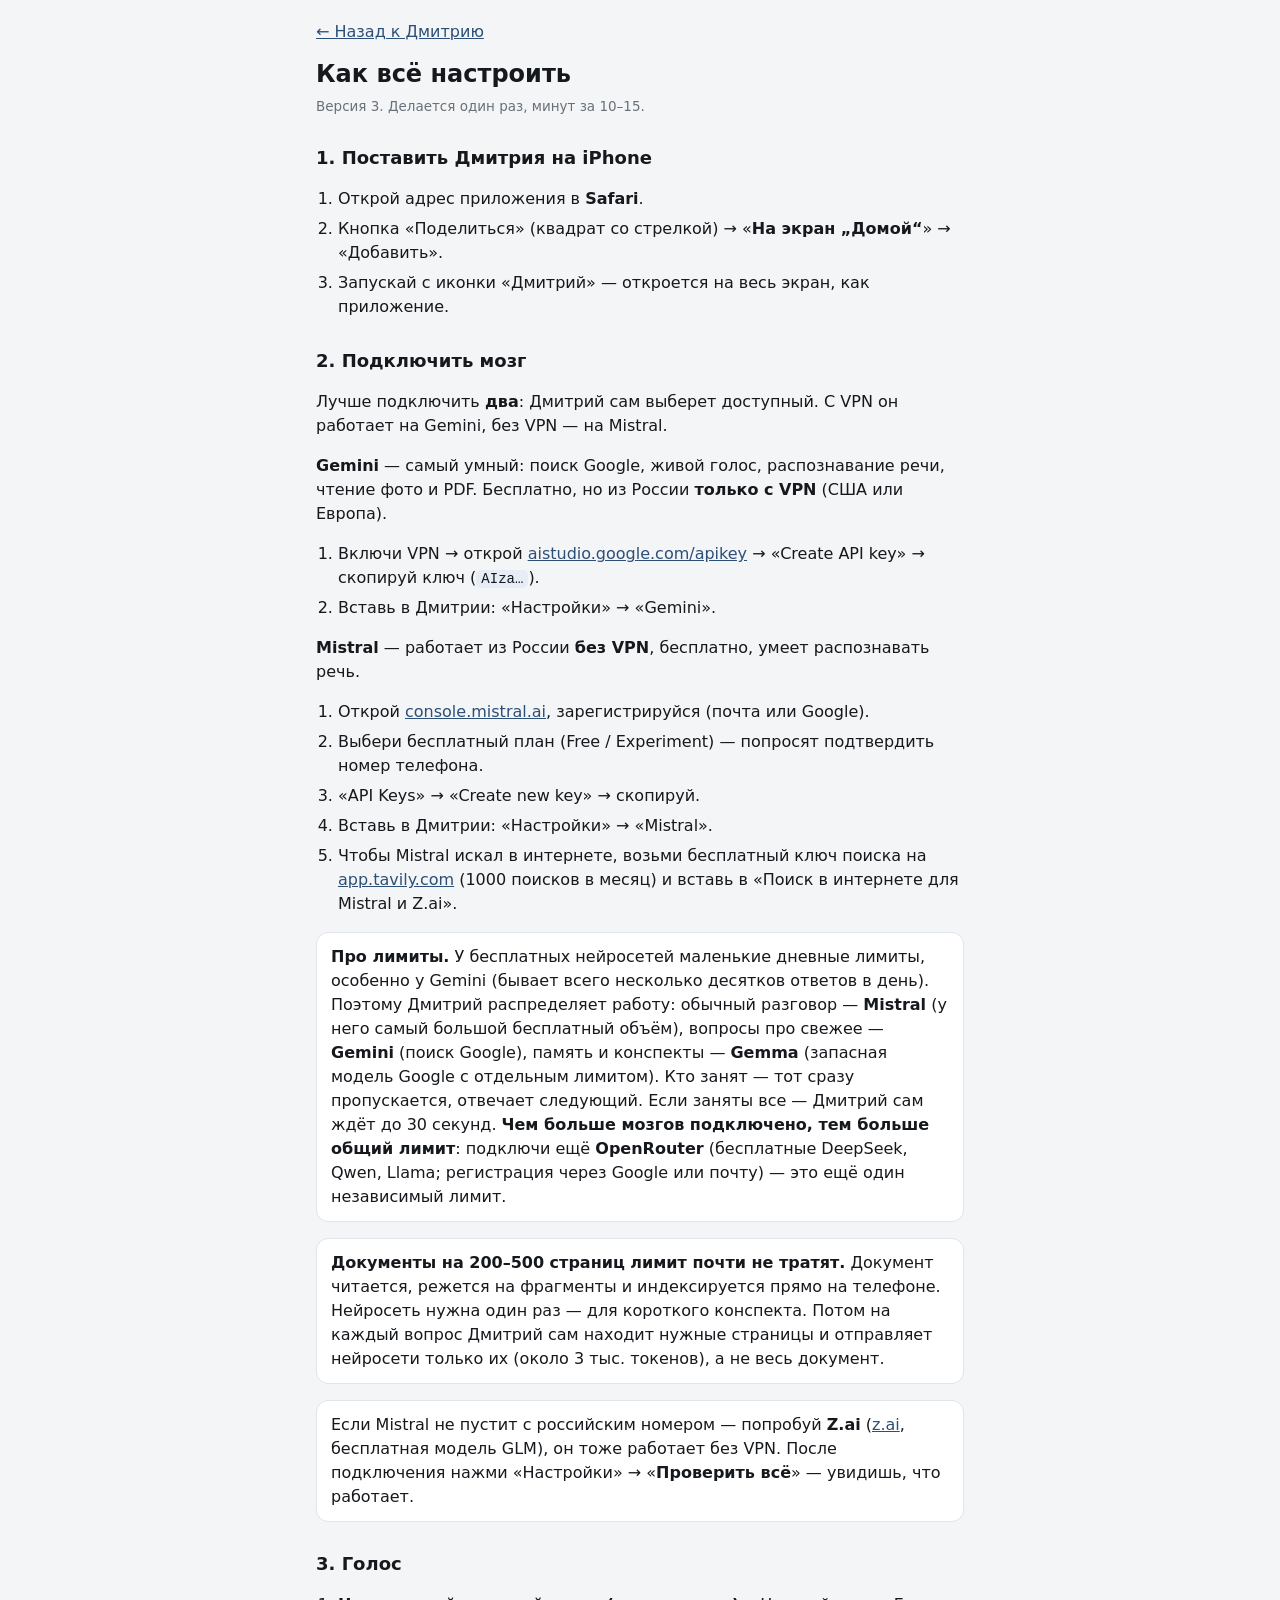
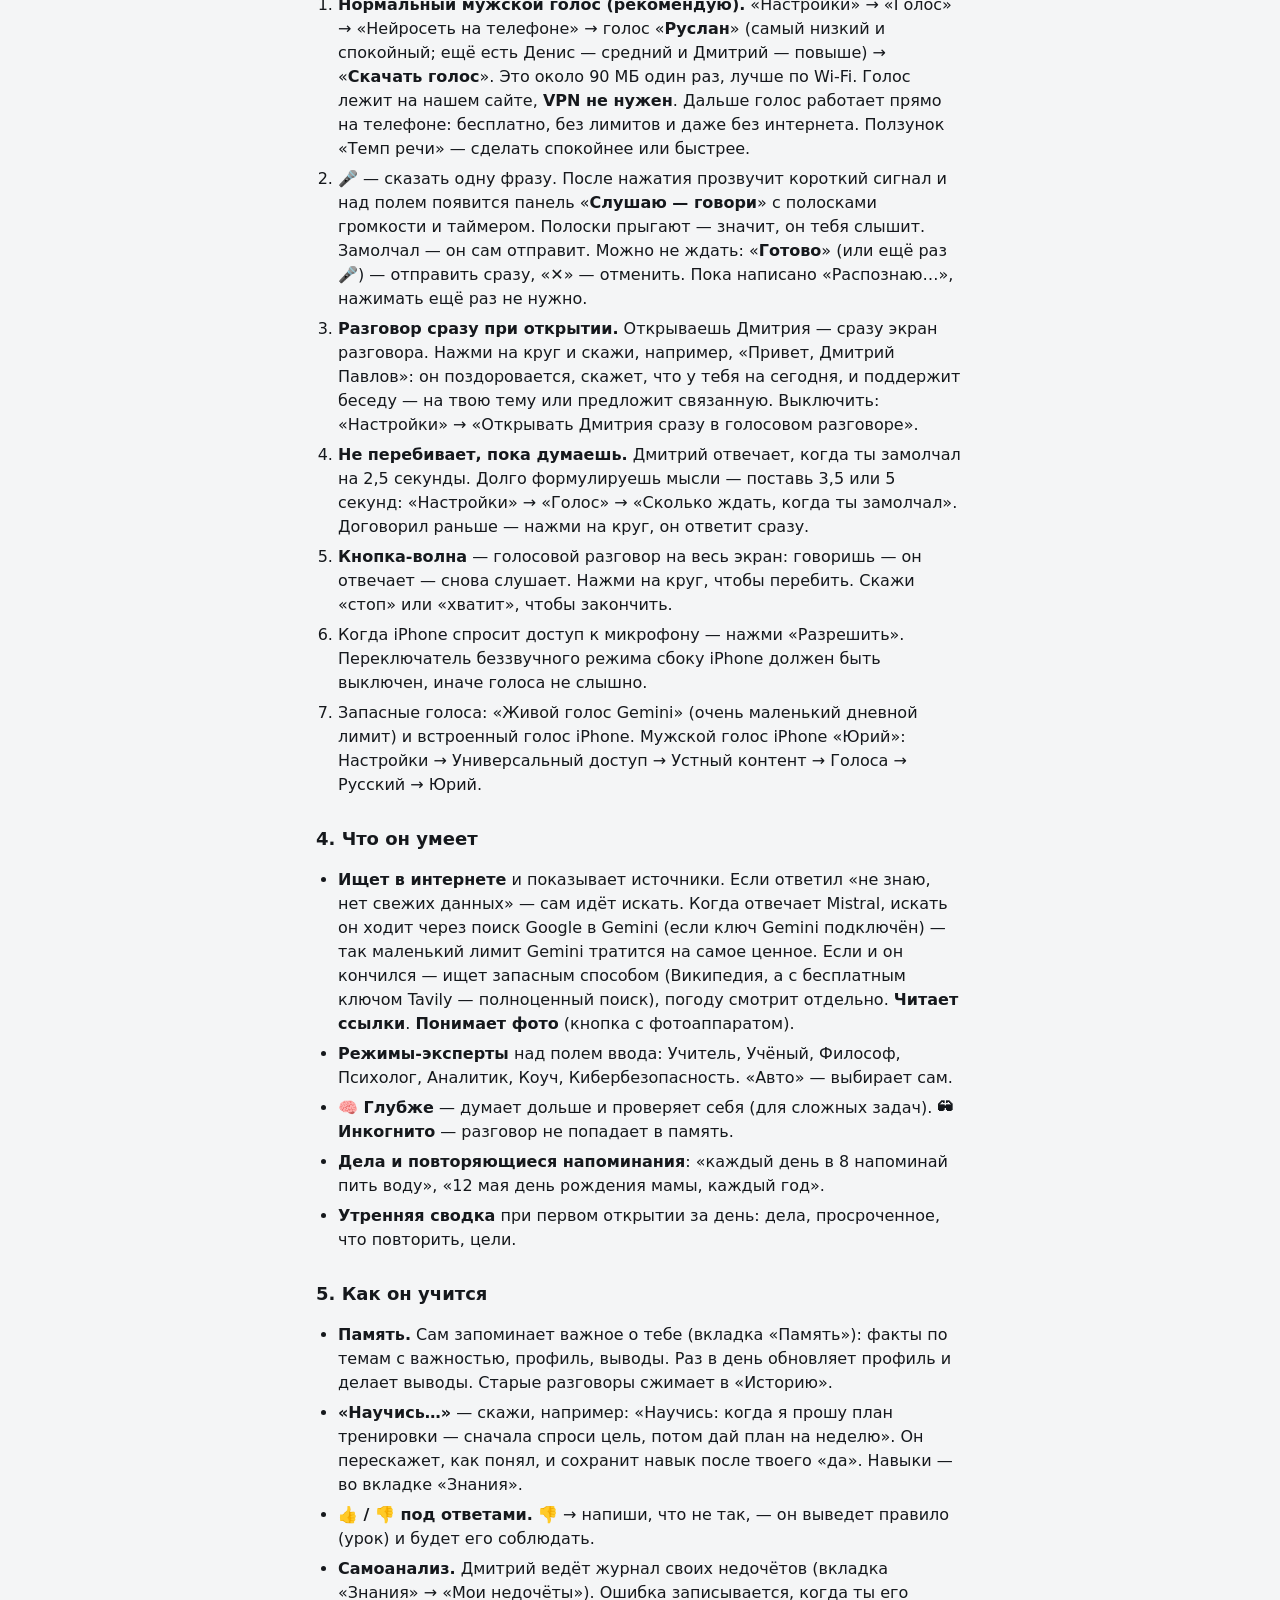
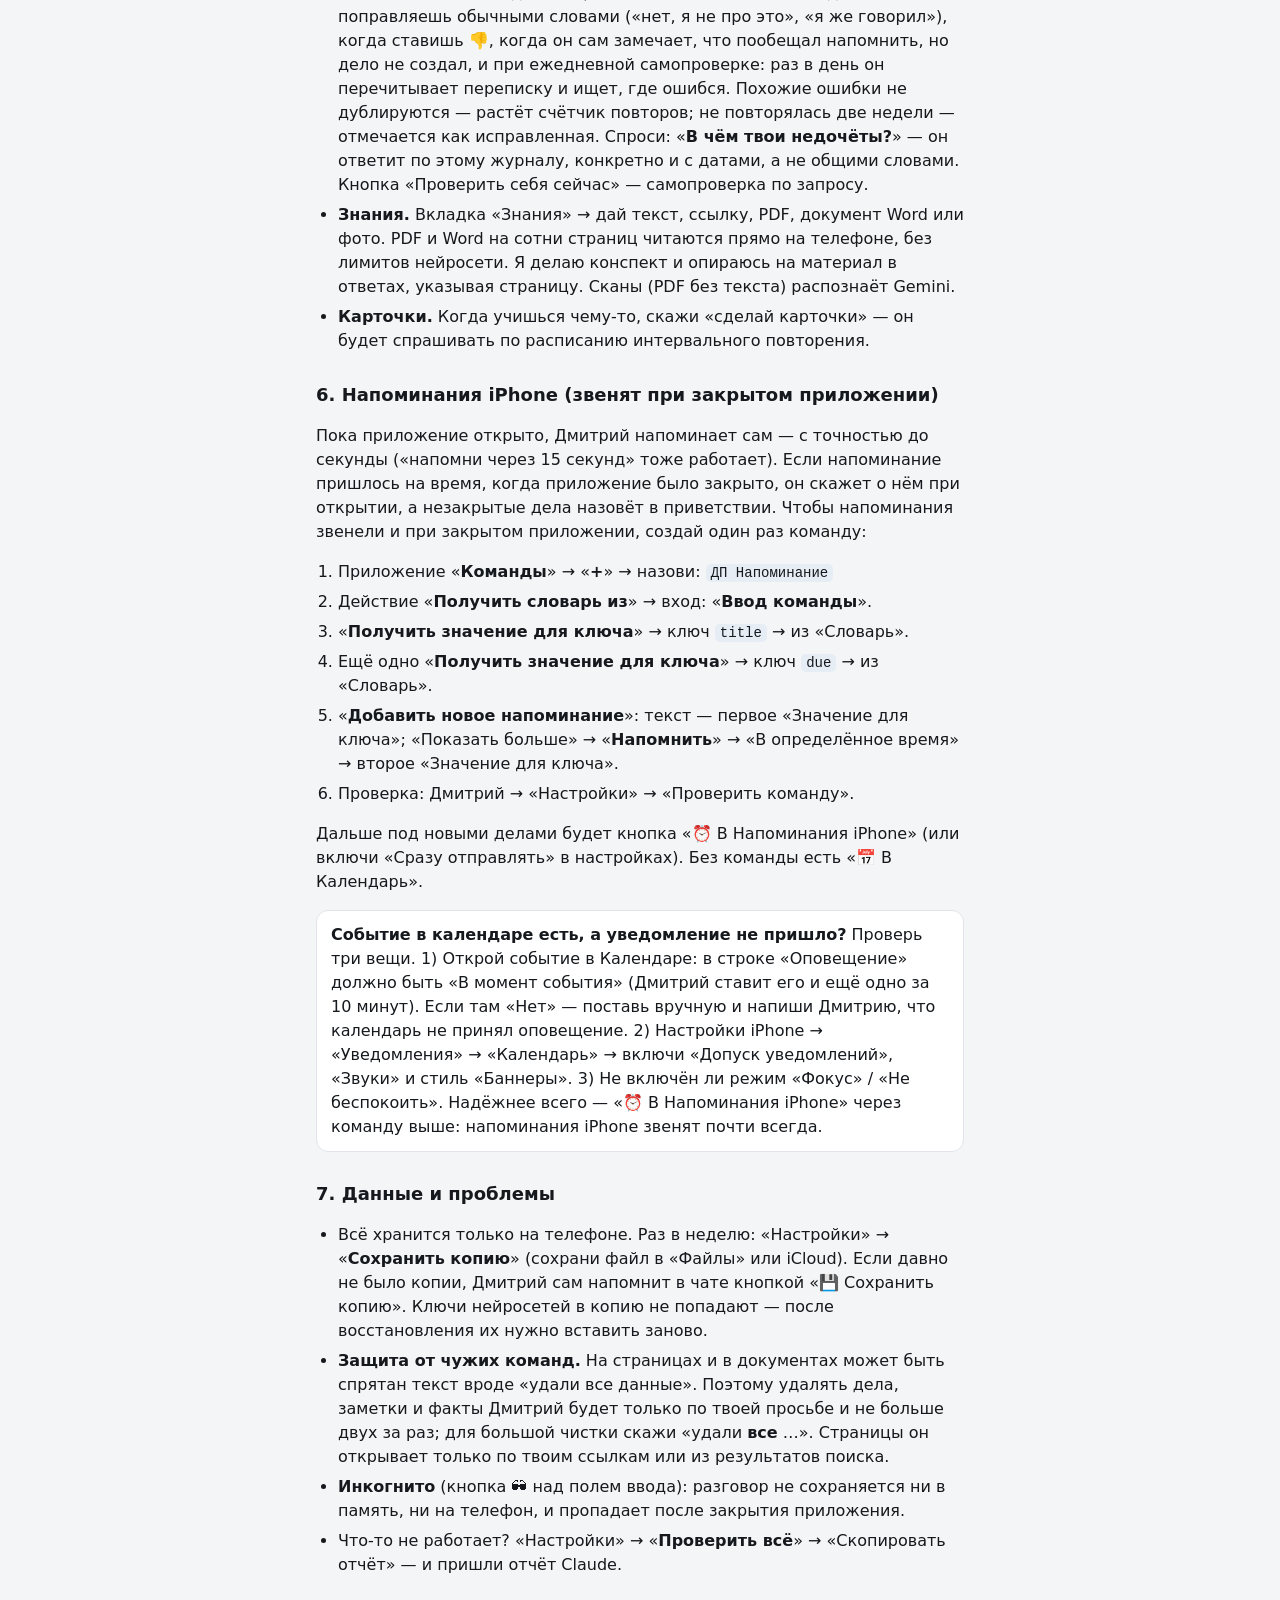
==== commit 087d5763: "3.13.3: в разговоре не перебивает, пока Сумрак обдумывает мысль Раньше конец фразы считался после 1," ====
--- a/guide.html
+++ b/guide.html
@@ -55,6 +55,7 @@
     <li><b>Нормальный мужской голос (рекомендую).</b> «Настройки» → «Голос» → «Нейросеть на телефоне» → голос «<b>Руслан</b>» (самый низкий и спокойный; ещё есть Денис — средний и Дмитрий — повыше) → «<b>Скачать голос</b>». Это около 90 МБ один раз, лучше по Wi-Fi. Голос лежит на нашем сайте, <b>VPN не нужен</b>. Дальше голос работает прямо на телефоне: бесплатно, без лимитов и даже без интернета. Ползунок «Темп речи» — сделать спокойнее или быстрее.</li>
     <li><b>🎤</b> — сказать одну фразу. После нажатия прозвучит короткий сигнал и над полем появится панель «<b>Слушаю — говори</b>» с полосками громкости и таймером. Полоски прыгают — значит, он тебя слышит. Замолчал — он сам отправит. Можно не ждать: «<b>Готово</b>» (или ещё раз 🎤) — отправить сразу, «✕» — отменить. Пока написано «Распознаю…», нажимать ещё раз не нужно.</li>
     <li><b>Разговор сразу при открытии.</b> Открываешь Дмитрия — сразу экран разговора. Нажми на круг и скажи, например, «Привет, Дмитрий Павлов»: он поздоровается, скажет, что у тебя на сегодня, и поддержит беседу — на твою тему или предложит связанную. Выключить: «Настройки» → «Открывать Дмитрия сразу в голосовом разговоре».</li>
+    <li><b>Не перебивает, пока думаешь.</b> Дмитрий отвечает, когда ты замолчал на 2,5 секунды. Долго формулируешь мысли — поставь 3,5 или 5 секунд: «Настройки» → «Голос» → «Сколько ждать, когда ты замолчал». Договорил раньше — нажми на круг, он ответит сразу.</li>
     <li><b>Кнопка-волна</b> — голосовой разговор на весь экран: говоришь — он отвечает — снова слушает. Нажми на круг, чтобы перебить. Скажи «стоп» или «хватит», чтобы закончить.</li>
     <li>Когда iPhone спросит доступ к микрофону — нажми «Разрешить». Переключатель беззвучного режима сбоку iPhone должен быть выключен, иначе голоса не слышно.</li>
     <li>Запасные голоса: «Живой голос Gemini» (очень маленький дневной лимит) и встроенный голос iPhone. Мужской голос iPhone «Юрий»: Настройки → Универсальный доступ → Устный контент → Голоса → Русский → Юрий.</li>
--- a/style.css
+++ b/style.css
@@ -26,6 +26,8 @@
   padding:12px max(16px,env(safe-area-inset-right,0px)) 10px max(16px,env(safe-area-inset-left,0px))}
 .who h1{margin:0;font-size:20px;font-weight:600;letter-spacing:-.01em}
 .who p{margin:1px 0 0;color:var(--muted);font-size:13px;display:flex;align-items:center;gap:7px}
+.who p #status{white-space:nowrap;overflow:hidden;text-overflow:ellipsis;min-width:0}
+.who{min-width:0}
 .dot{width:8px;height:8px;border-radius:50%;background:var(--muted);flex:none}
 .dot.on{background:var(--ok)}
 .dot.warn{background:var(--warn)}
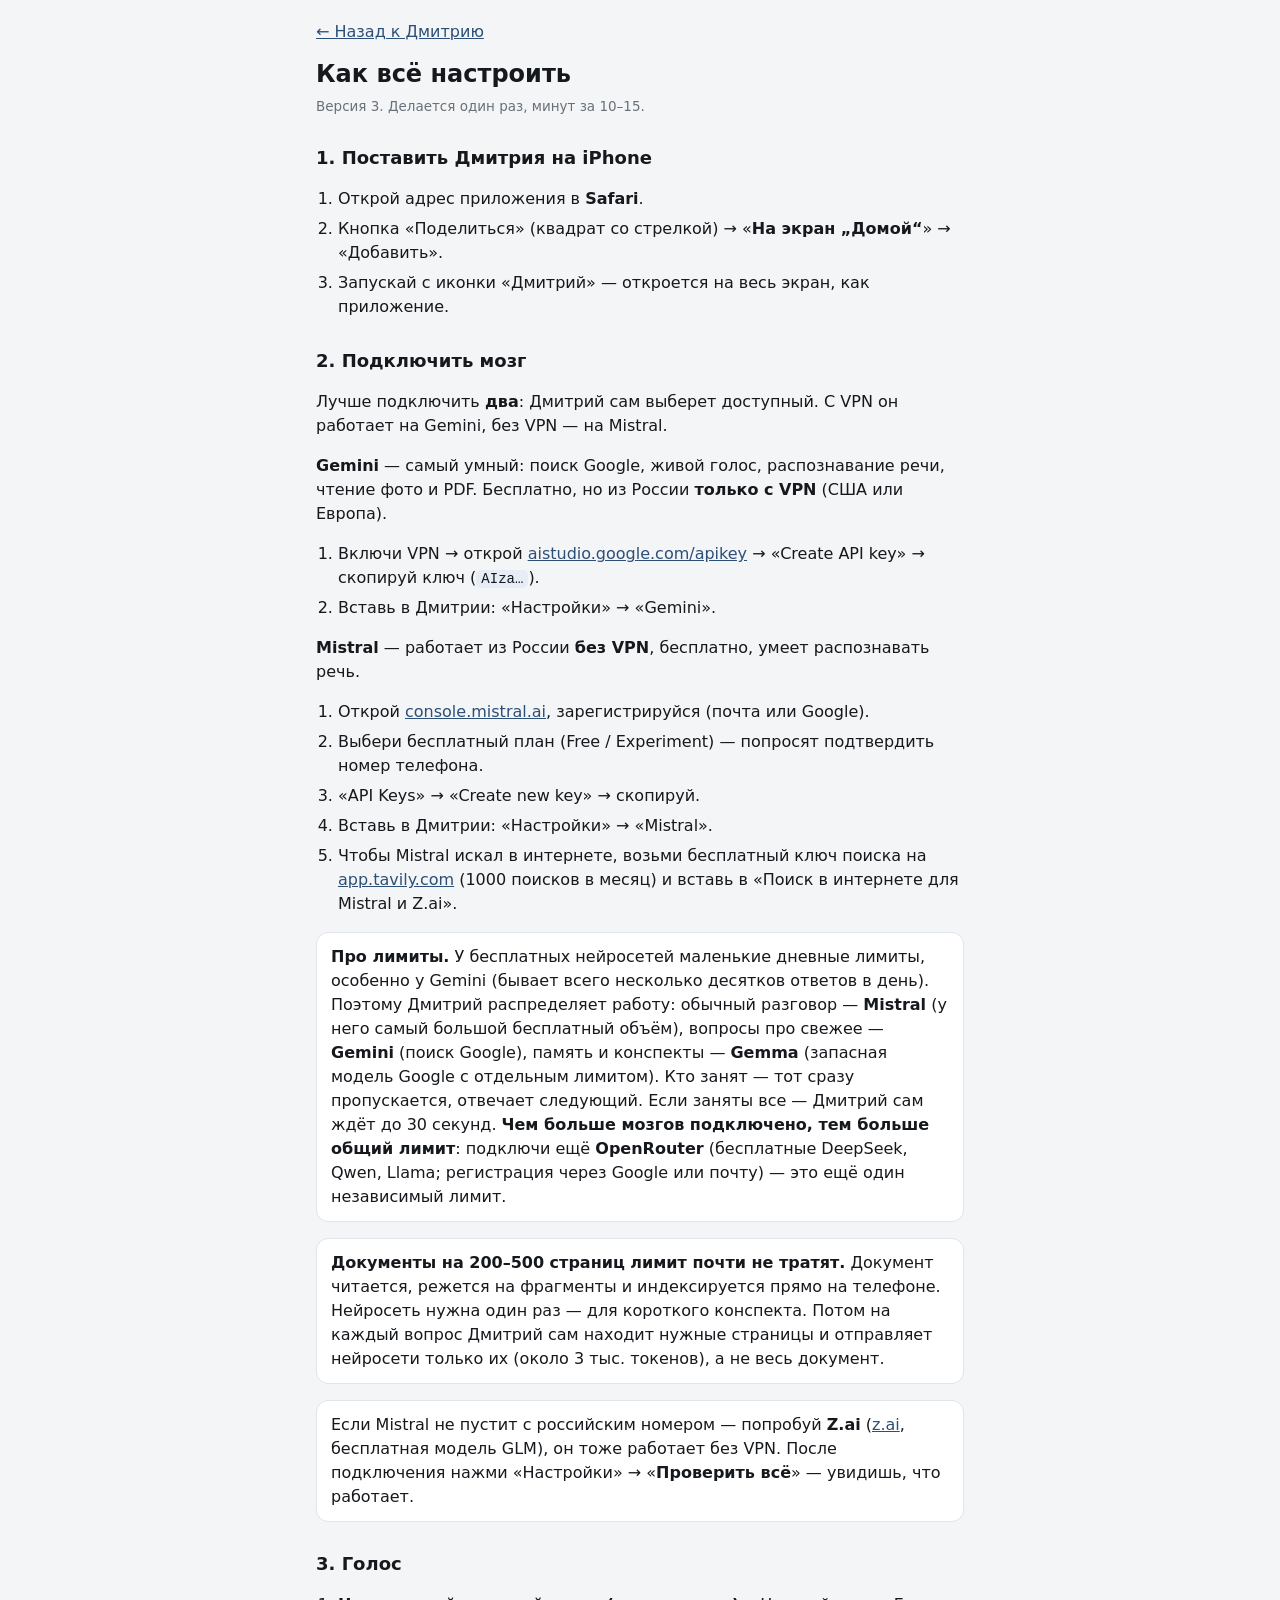
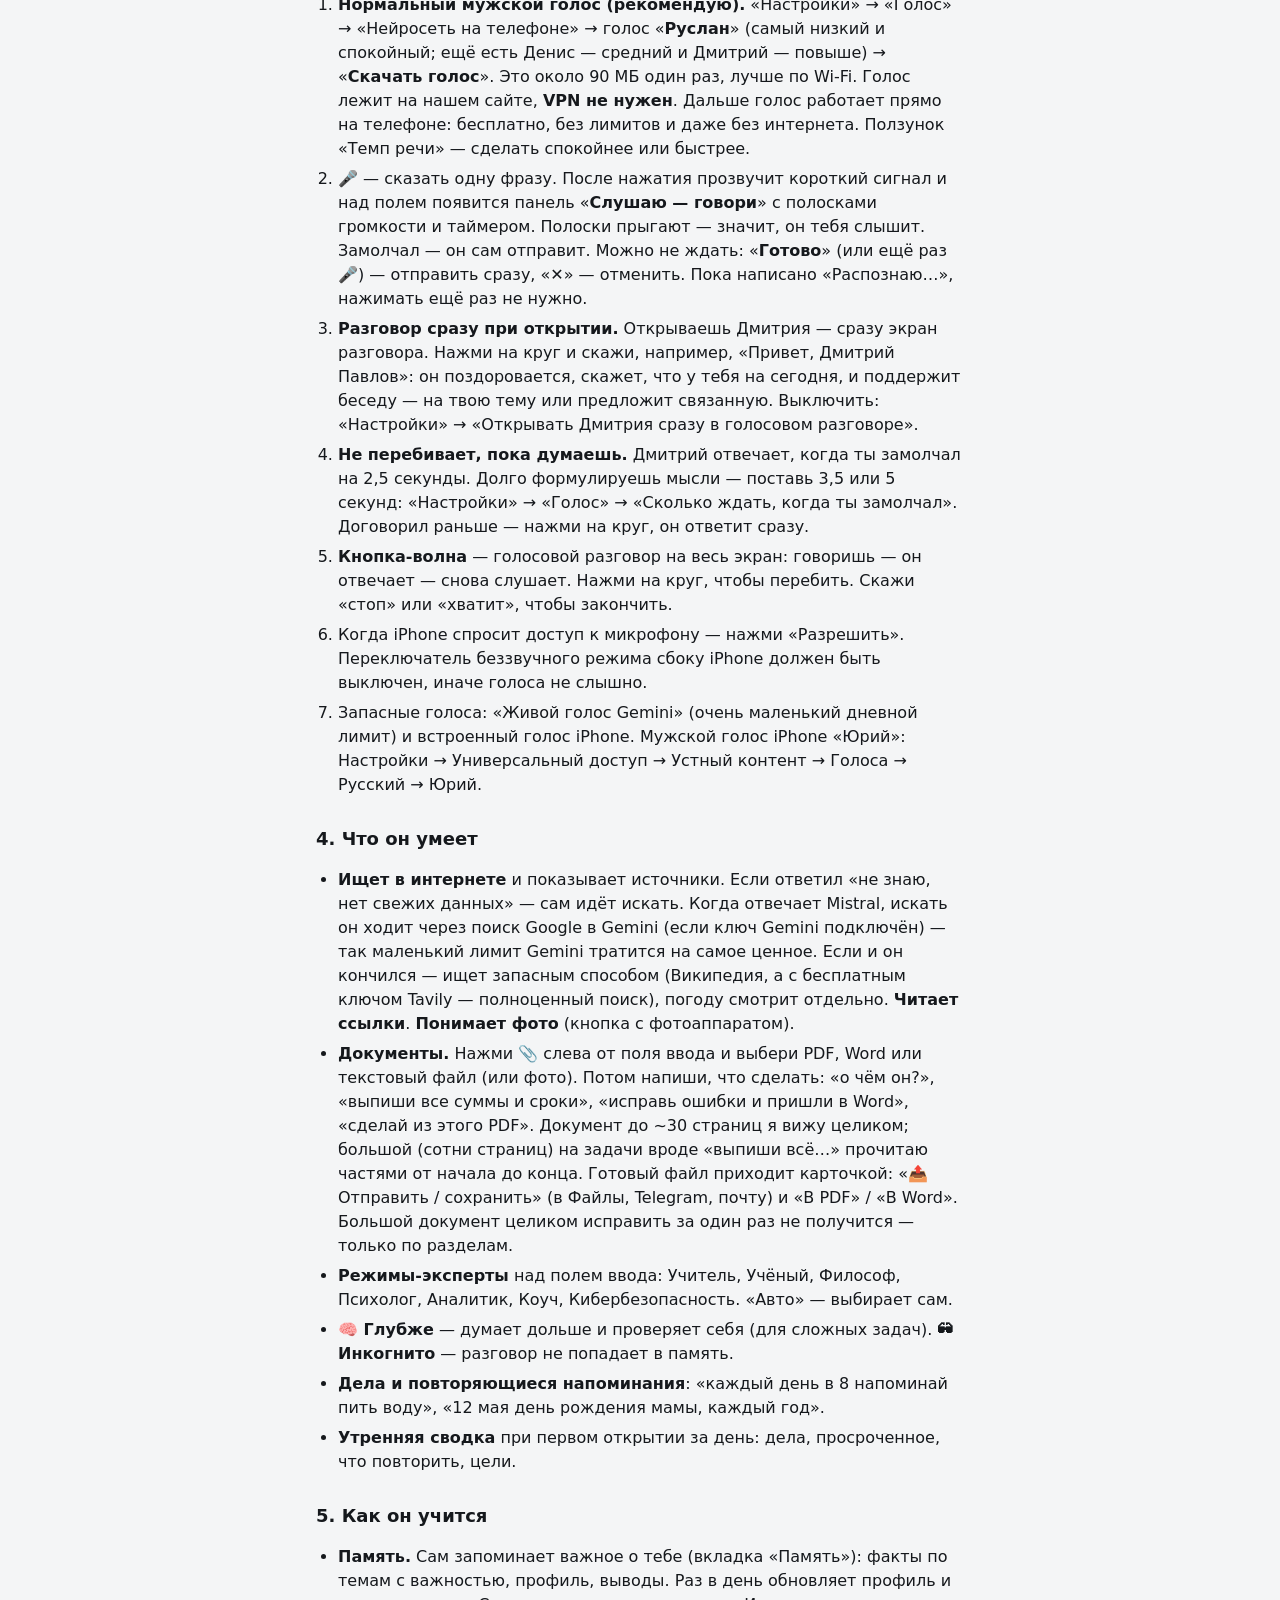
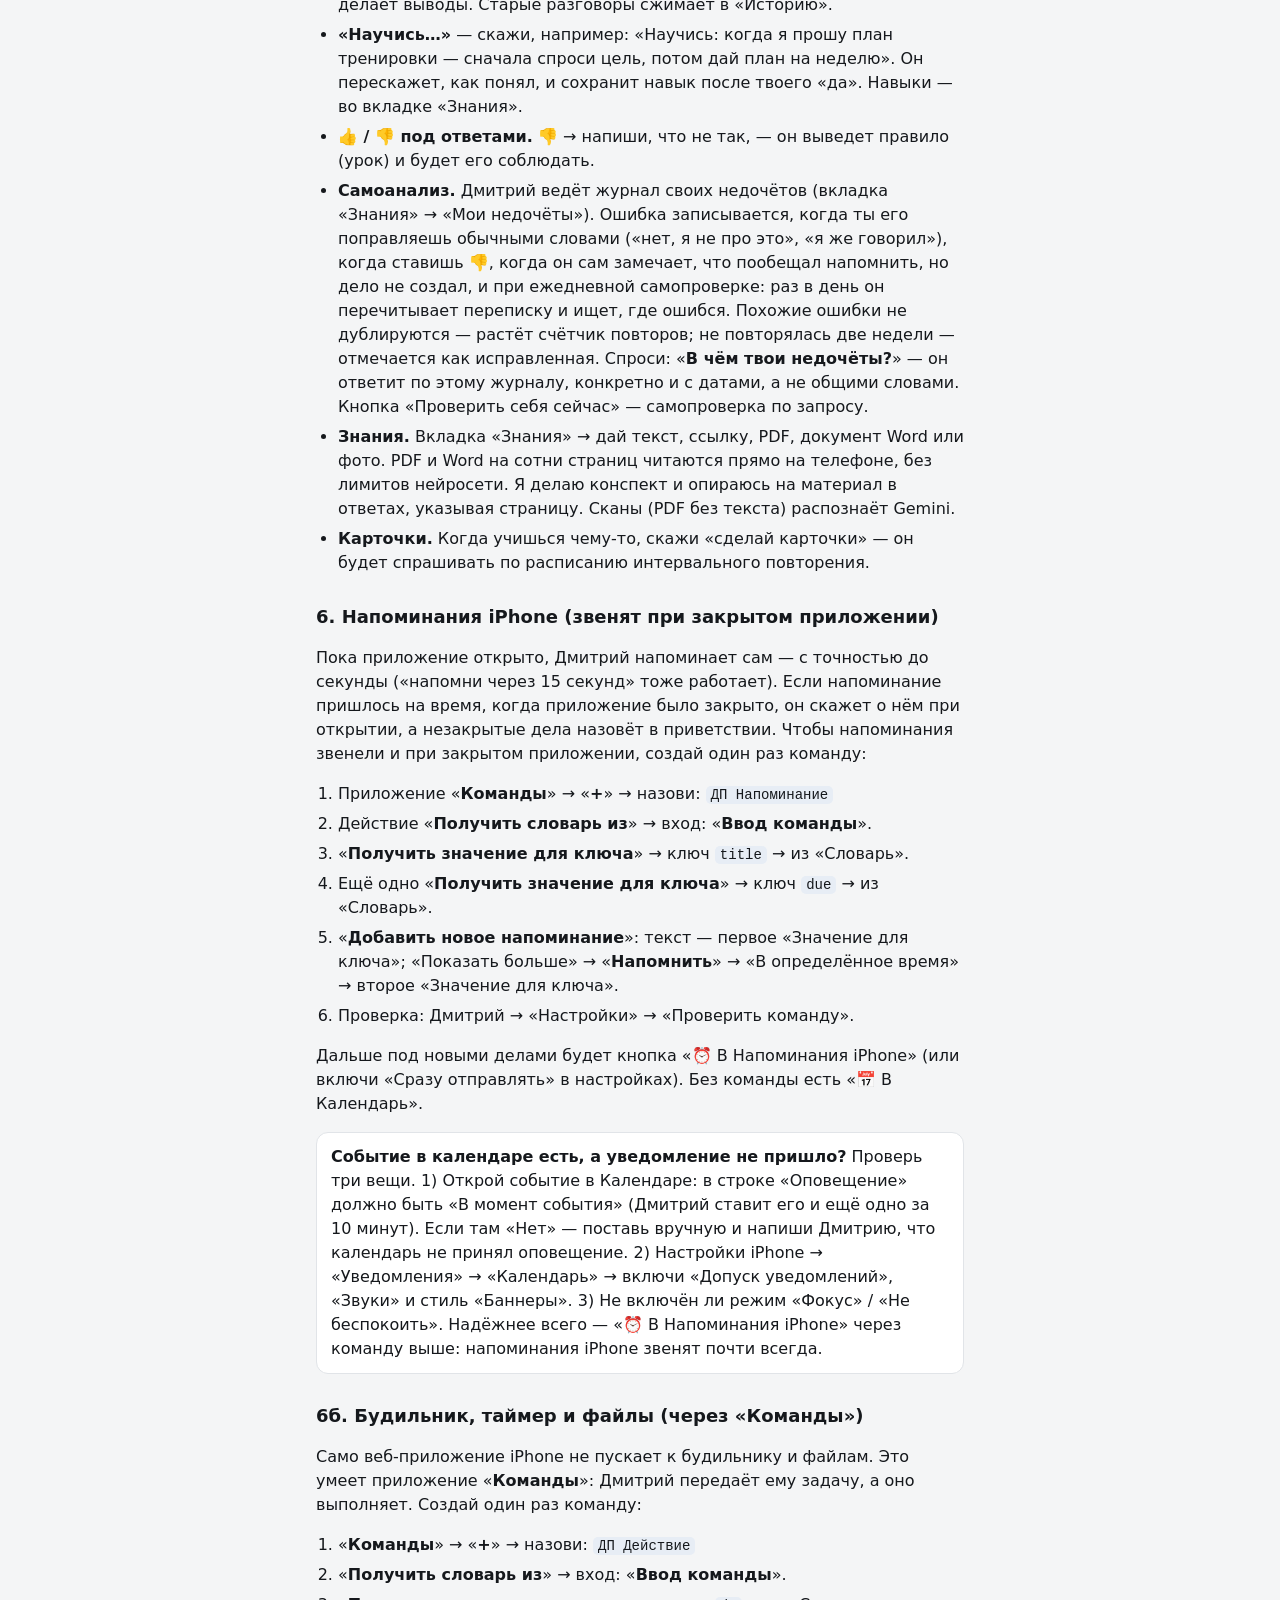
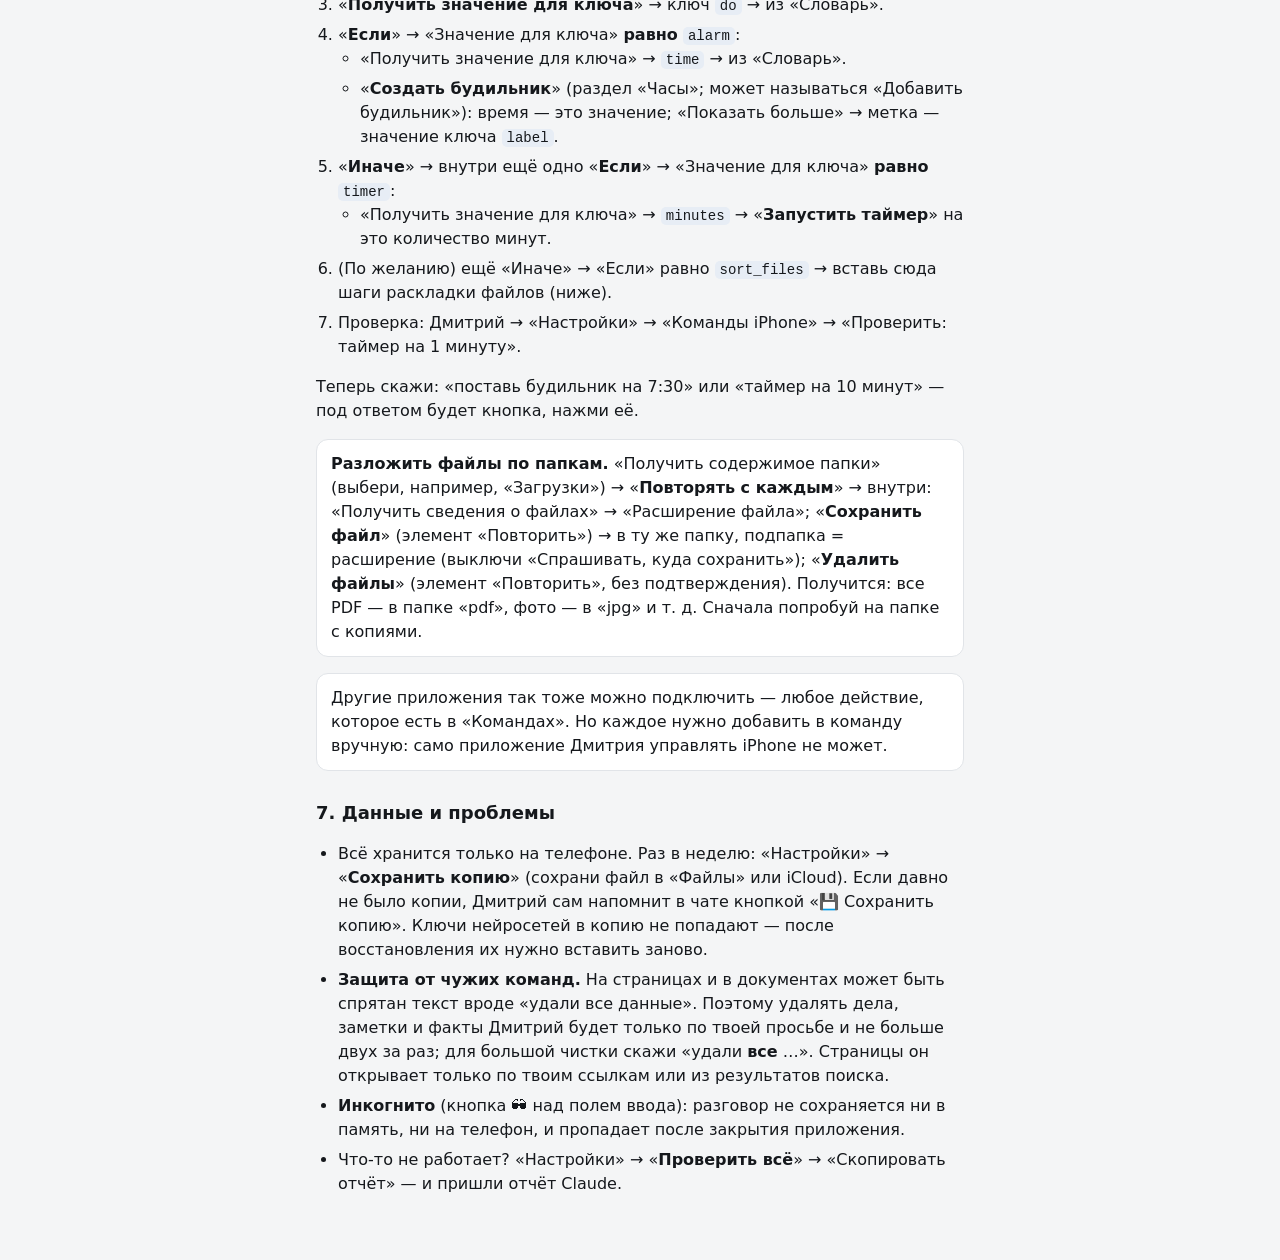
==== commit 4bf63a13: "3.14.0: документы Word/PDF, работа с большими файлами, будильник и таймер через «Команды» - 📎 в чате" ====
--- a/guide.html
+++ b/guide.html
@@ -64,6 +64,7 @@
   <h2 id="smart">4. Что он умеет</h2>
   <ul>
     <li><b>Ищет в интернете</b> и показывает источники. Если ответил «не знаю, нет свежих данных» — сам идёт искать. Когда отвечает Mistral, искать он ходит через поиск Google в Gemini (если ключ Gemini подключён) — так маленький лимит Gemini тратится на самое ценное. Если и он кончился — ищет запасным способом (Википедия, а с бесплатным ключом Tavily — полноценный поиск), погоду смотрит отдельно. <b>Читает ссылки</b>. <b>Понимает фото</b> (кнопка с фотоаппаратом).</li>
+    <li><b>Документы.</b> Нажми 📎 слева от поля ввода и выбери PDF, Word или текстовый файл (или фото). Потом напиши, что сделать: «о чём он?», «выпиши все суммы и сроки», «исправь ошибки и пришли в Word», «сделай из этого PDF». Документ до ~30 страниц я вижу целиком; большой (сотни страниц) на задачи вроде «выпиши всё…» прочитаю частями от начала до конца. Готовый файл приходит карточкой: «📤 Отправить / сохранить» (в Файлы, Telegram, почту) и «В PDF» / «В Word». Большой документ целиком исправить за один раз не получится — только по разделам.</li>
     <li><b>Режимы-эксперты</b> над полем ввода: Учитель, Учёный, Философ, Психолог, Аналитик, Коуч, Кибербезопасность. «Авто» — выбирает сам.</li>
     <li><b>🧠 Глубже</b> — думает дольше и проверяет себя (для сложных задач). <b>🕶 Инкогнито</b> — разговор не попадает в память.</li>
     <li><b>Дела и повторяющиеся напоминания</b>: «каждый день в 8 напоминай пить воду», «12 мая день рождения мамы, каждый год».</li>
@@ -93,6 +94,28 @@
   <p>Дальше под новыми делами будет кнопка «⏰ В Напоминания iPhone» (или включи «Сразу отправлять» в настройках). Без команды есть «📅 В Календарь».</p>
   <p class="note"><b>Событие в календаре есть, а уведомление не пришло?</b> Проверь три вещи. 1) Открой событие в Календаре: в строке «Оповещение» должно быть «В момент события» (Дмитрий ставит его и ещё одно за 10 минут). Если там «Нет» — поставь вручную и напиши Дмитрию, что календарь не принял оповещение. 2) Настройки iPhone → «Уведомления» → «Календарь» → включи «Допуск уведомлений», «Звуки» и стиль «Баннеры». 3) Не включён ли режим «Фокус» / «Не беспокоить». Надёжнее всего — «⏰ В Напоминания iPhone» через команду выше: напоминания iPhone звенят почти всегда.</p>
 
+  <h2 id="apps">6б. Будильник, таймер и файлы (через «Команды»)</h2>
+  <p>Само веб-приложение iPhone не пускает к будильнику и файлам. Это умеет приложение «<b>Команды</b>»: Дмитрий передаёт ему задачу, а оно выполняет. Создай один раз команду:</p>
+  <ol>
+    <li>«<b>Команды</b>» → «<b>+</b>» → назови: <code>ДП Действие</code></li>
+    <li>«<b>Получить словарь из</b>» → вход: «<b>Ввод команды</b>».</li>
+    <li>«<b>Получить значение для ключа</b>» → ключ <code>do</code> → из «Словарь».</li>
+    <li>«<b>Если</b>» → «Значение для ключа» <b>равно</b> <code>alarm</code>:
+      <ul>
+        <li>«Получить значение для ключа» → <code>time</code> → из «Словарь».</li>
+        <li>«<b>Создать будильник</b>» (раздел «Часы»; может называться «Добавить будильник»): время — это значение; «Показать больше» → метка — значение ключа <code>label</code>.</li>
+      </ul></li>
+    <li>«<b>Иначе</b>» → внутри ещё одно «<b>Если</b>» → «Значение для ключа» <b>равно</b> <code>timer</code>:
+      <ul>
+        <li>«Получить значение для ключа» → <code>minutes</code> → «<b>Запустить таймер</b>» на это количество минут.</li>
+      </ul></li>
+    <li>(По желанию) ещё «Иначе» → «Если» равно <code>sort_files</code> → вставь сюда шаги раскладки файлов (ниже).</li>
+    <li>Проверка: Дмитрий → «Настройки» → «Команды iPhone» → «Проверить: таймер на 1 минуту».</li>
+  </ol>
+  <p>Теперь скажи: «поставь будильник на 7:30» или «таймер на 10 минут» — под ответом будет кнопка, нажми её.</p>
+  <p class="note"><b>Разложить файлы по папкам.</b> «Получить содержимое папки» (выбери, например, «Загрузки») → «<b>Повторять с каждым</b>» → внутри: «Получить сведения о файлах» → «Расширение файла»; «<b>Сохранить файл</b>» (элемент «Повторить») → в ту же папку, подпапка = расширение (выключи «Спрашивать, куда сохранить»); «<b>Удалить файлы</b>» (элемент «Повторить», без подтверждения). Получится: все PDF — в папке «pdf», фото — в «jpg» и т. д. Сначала попробуй на папке с копиями.</p>
+  <p class="note">Другие приложения так тоже можно подключить — любое действие, которое есть в «Командах». Но каждое нужно добавить в команду вручную: само приложение Дмитрия управлять iPhone не может.</p>
+
   <h2 id="data">7. Данные и проблемы</h2>
   <ul>
     <li>Всё хранится только на телефоне. Раз в неделю: «Настройки» → «<b>Сохранить копию</b>» (сохрани файл в «Файлы» или iCloud). Если давно не было копии, Дмитрий сам напомнит в чате кнопкой «💾 Сохранить копию». Ключи нейросетей в копию не попадают — после восстановления их нужно вставить заново.</li>
--- a/style.css
+++ b/style.css
@@ -219,3 +219,12 @@
 .row-btns button.danger{color:#b3261e;border-color:color-mix(in srgb,#b3261e 45%,var(--line))}
 @media (prefers-color-scheme:dark){.row-btns button.danger{color:#f2a19b}}
 .group-note{margin:6px 2px 0}
+.filecard{display:grid;grid-template-columns:auto 1fr;gap:4px 10px;align-items:center;margin-top:8px;padding:10px 12px;border:1px solid var(--field);border-radius:12px;background:var(--bg);max-width:420px}
+.filecard .fc-ico{font-size:26px;grid-row:span 1}
+.filecard .fc-meta{display:flex;flex-direction:column;min-width:0}
+.filecard .fc-meta b{overflow:hidden;text-overflow:ellipsis;white-space:nowrap}
+.filecard .fc-meta span{font-size:12.5px;color:var(--muted)}
+.filecard .acts{grid-column:1/-1;margin-top:4px}
+.pill.primary{background:var(--accent);color:var(--on-accent);border-color:var(--accent)}
+#docPrev .doc-ico{font-size:22px}
+#docPrev span#docPrevText{flex:1;min-width:0;font-size:13.5px}
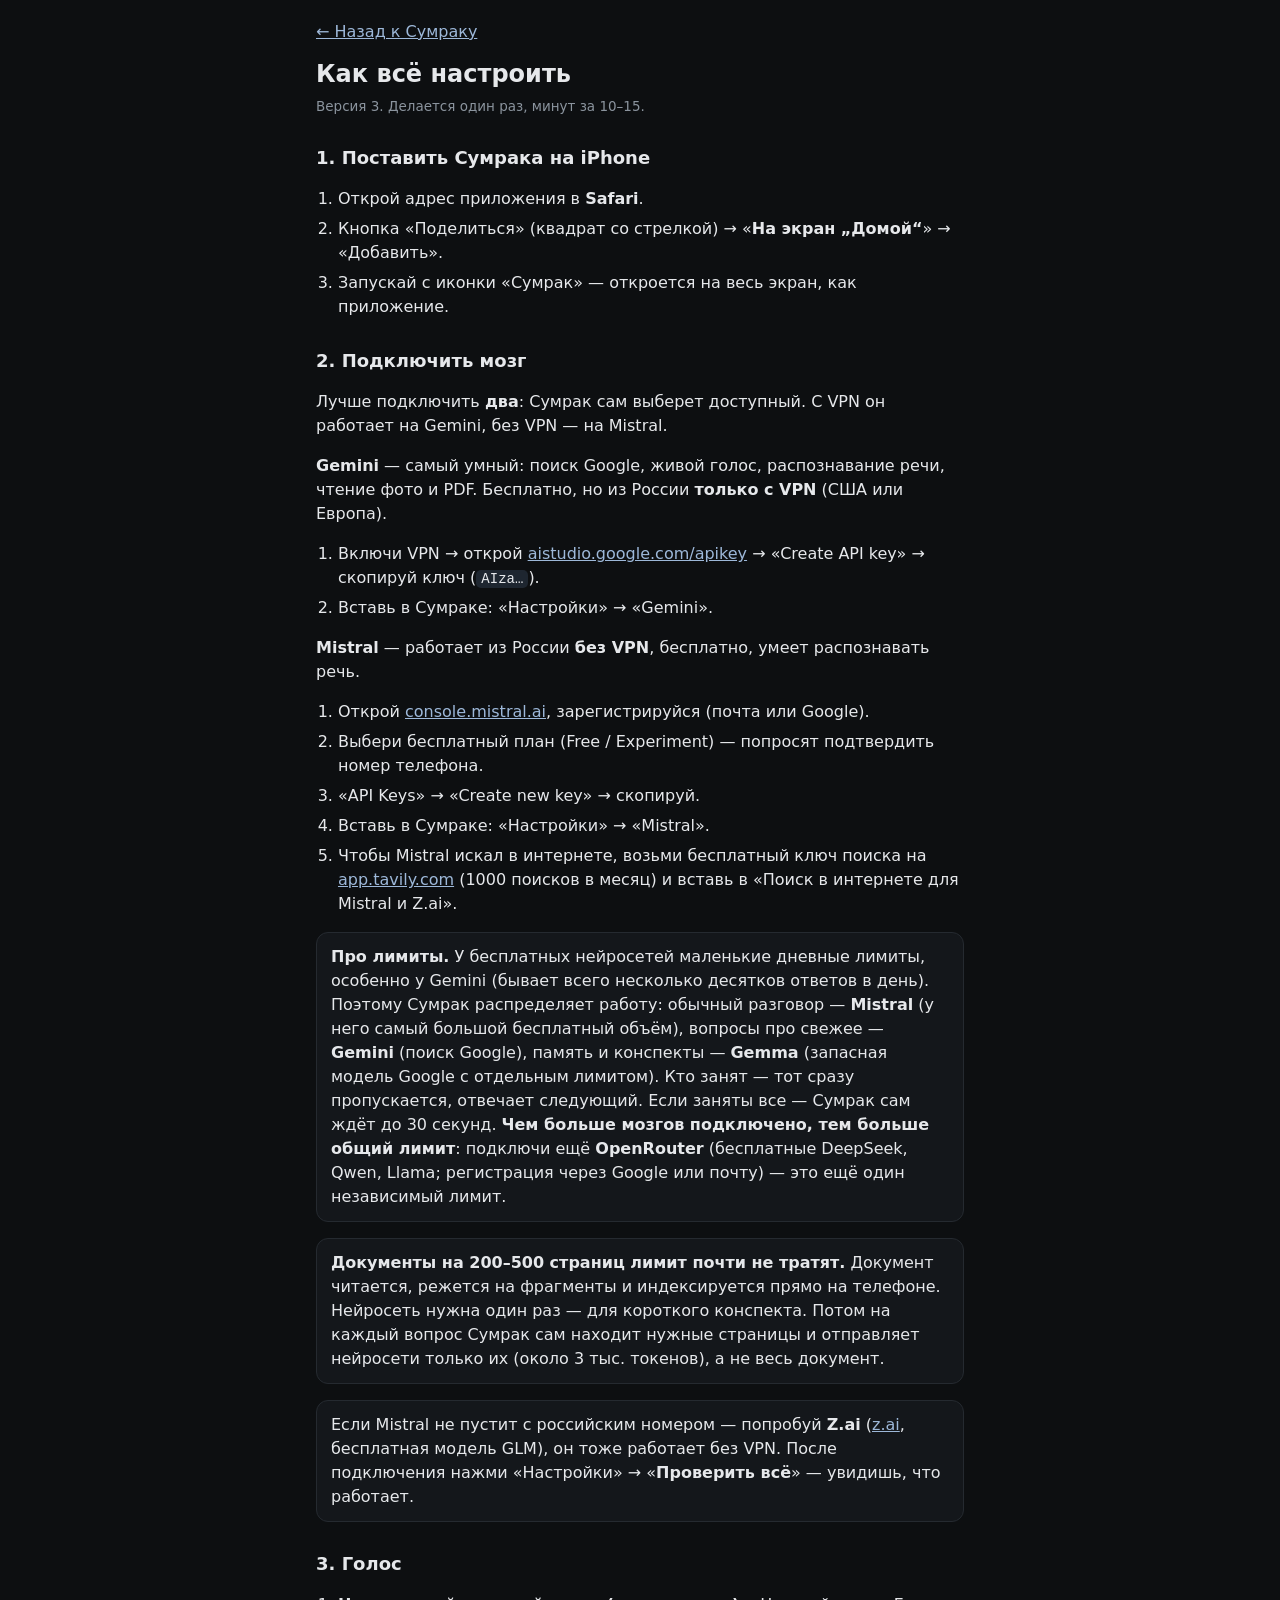
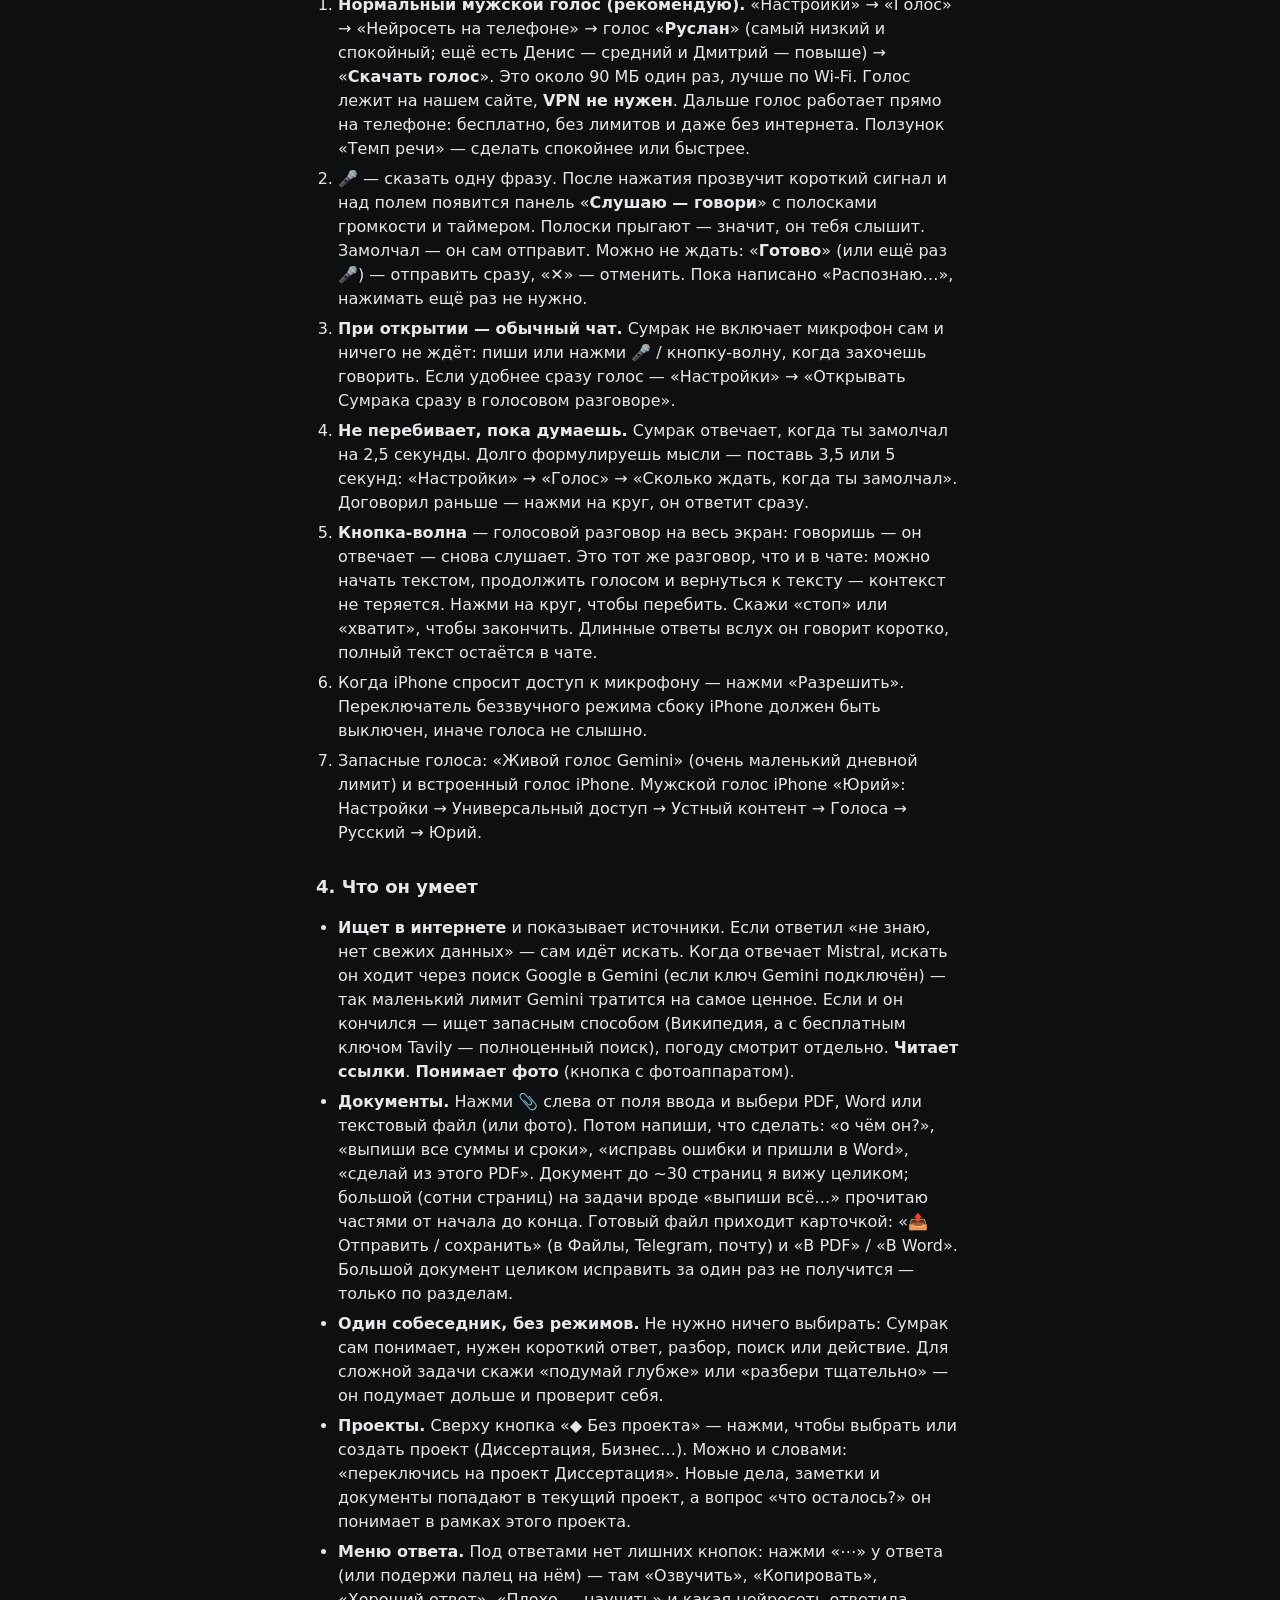
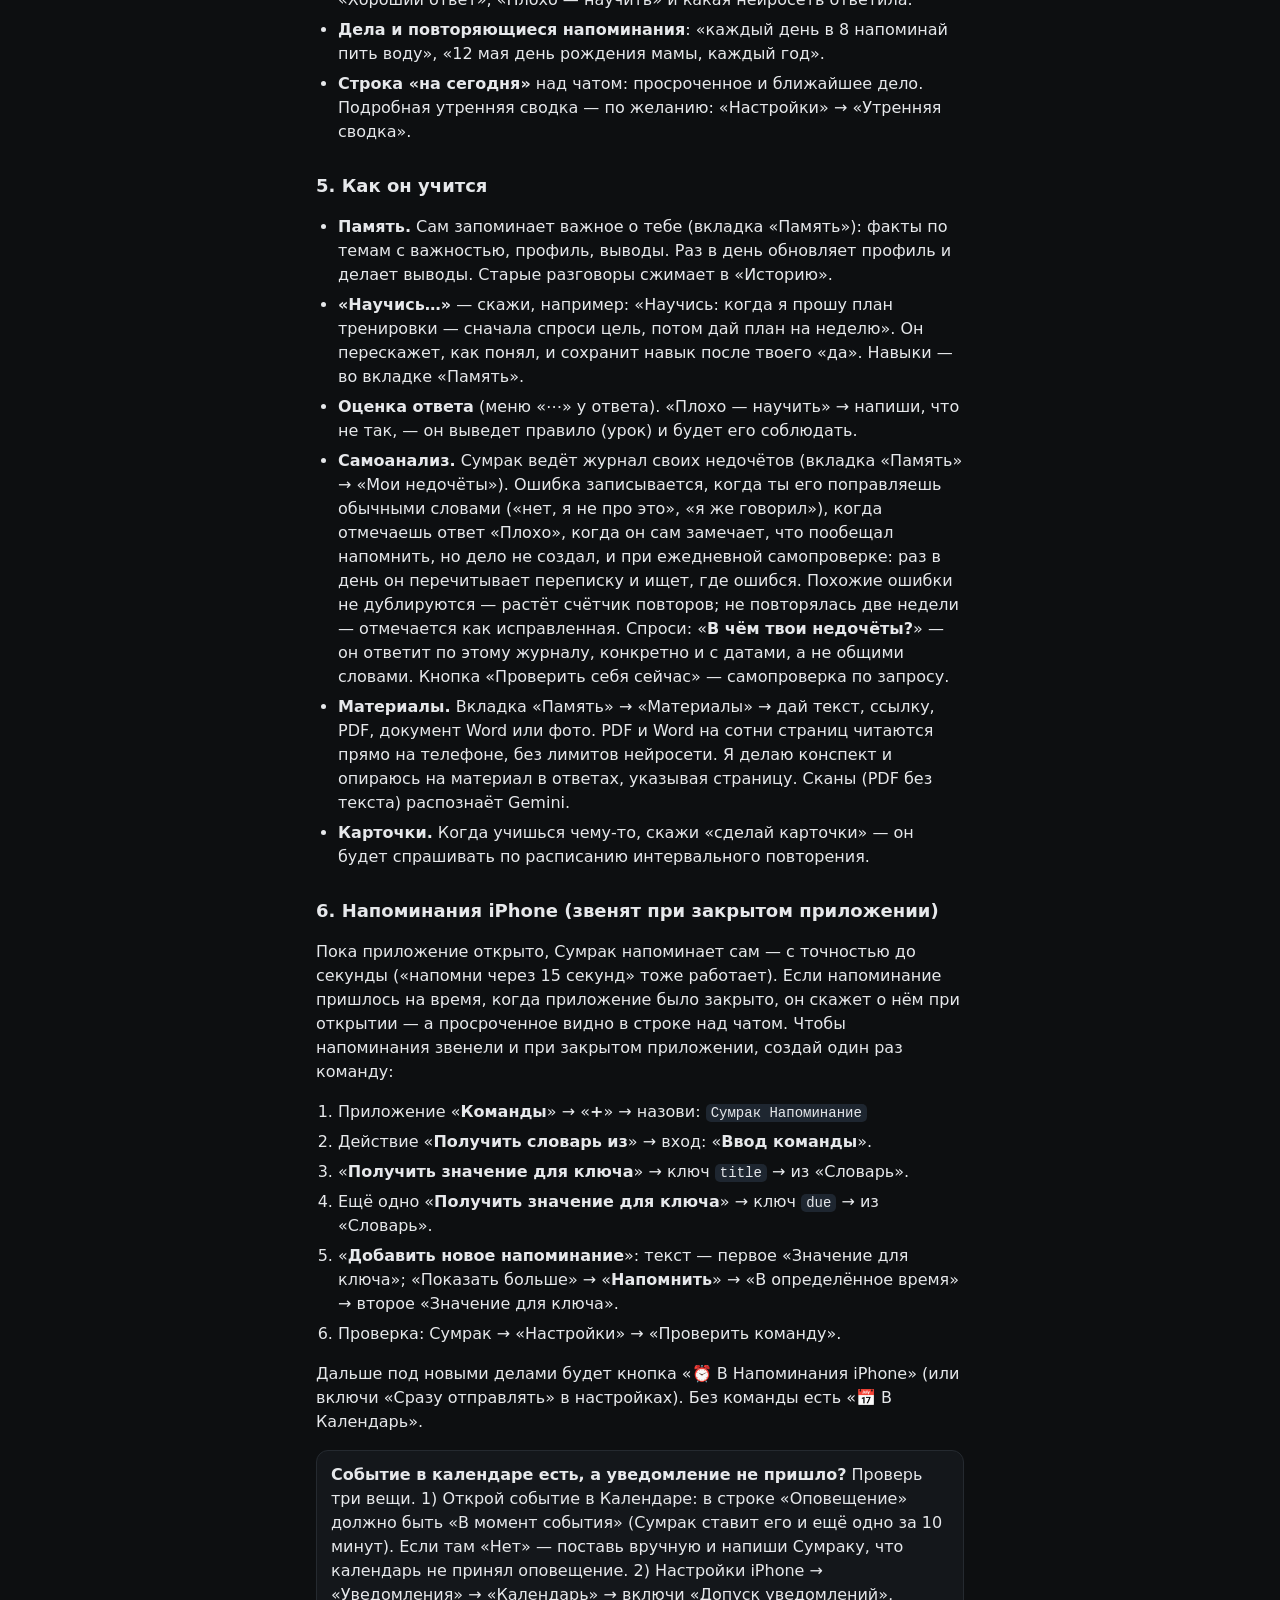
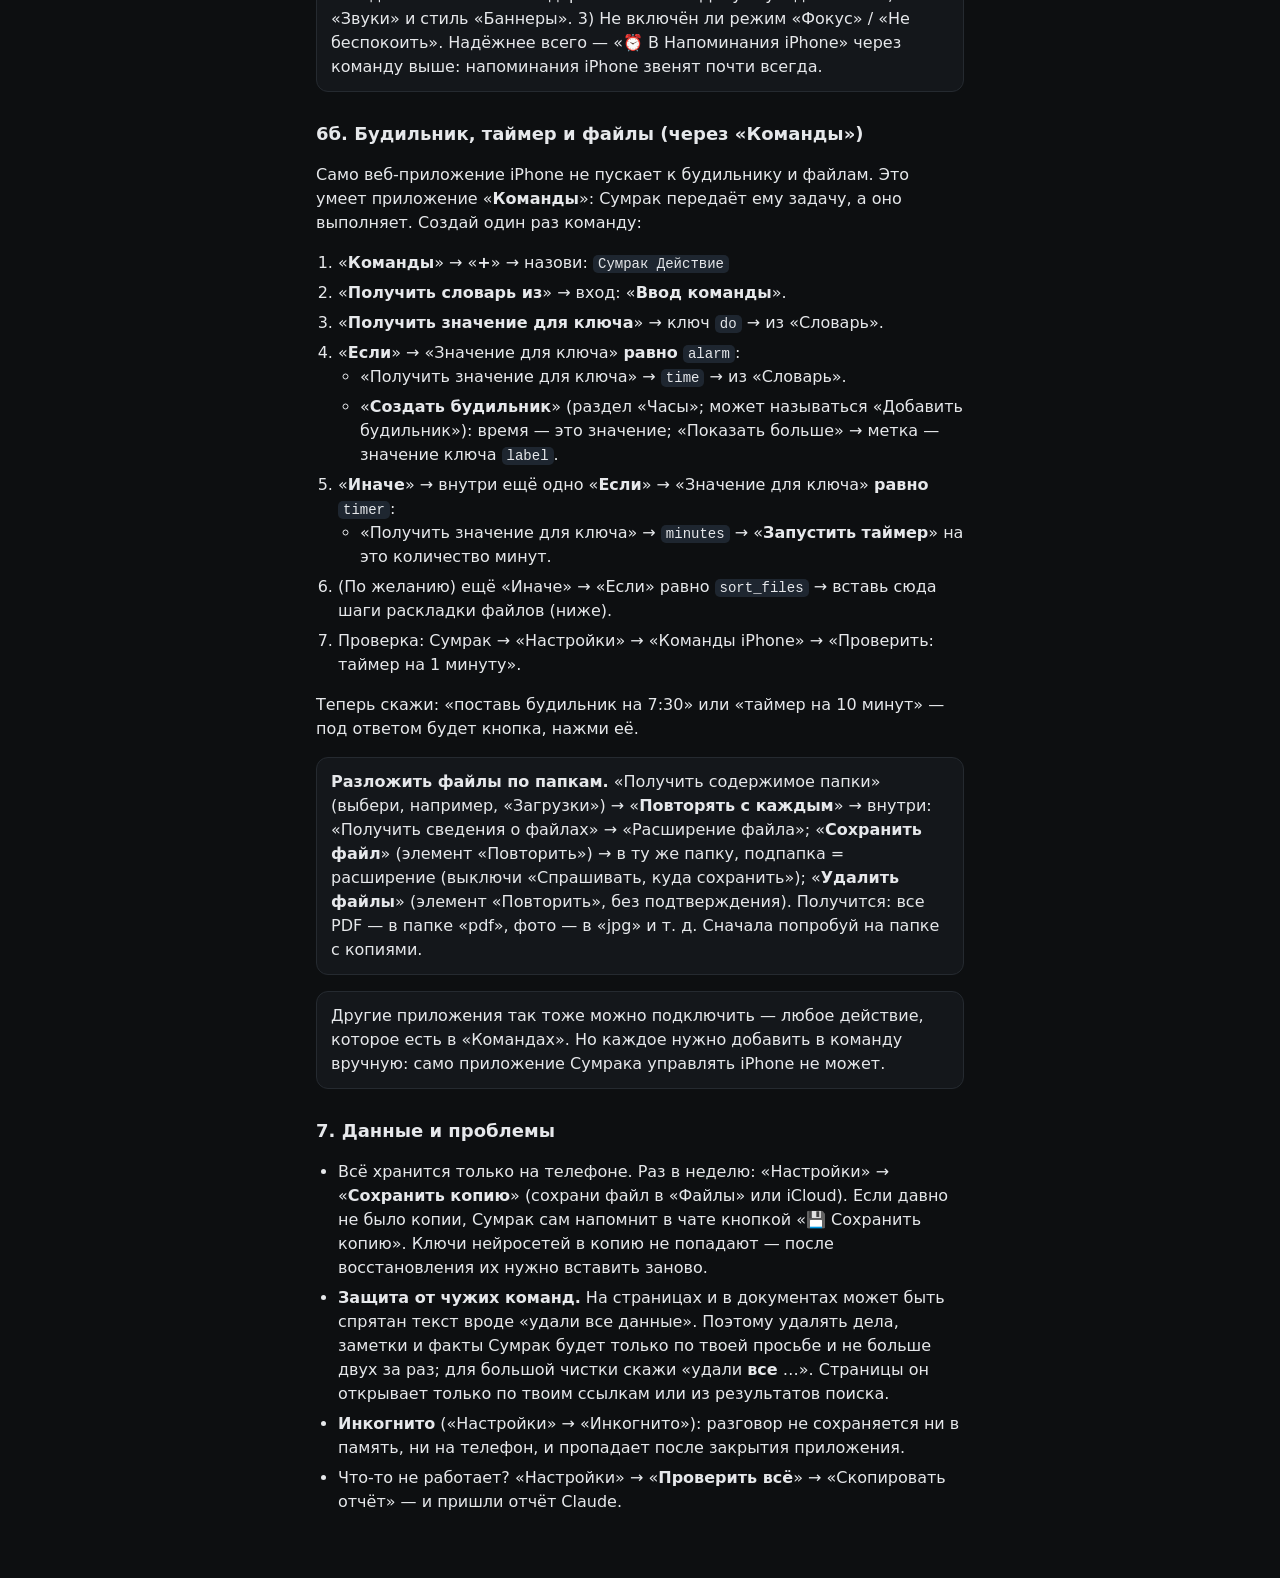
==== commit 085e0b10: "4.0.0: один Сумрак — без режимов, без голоса при открытии, проекты, тёмная тема - Убраны режимы-эксп" ====
--- a/guide.html
+++ b/guide.html
@@ -4,7 +4,7 @@
 <meta charset="utf-8">
 <meta name="robots" content="noindex,nofollow">
 <meta name="viewport" content="width=device-width,initial-scale=1,viewport-fit=cover">
-<title>Инструкция Дмитрия</title>
+<title>Инструкция Сумрака</title>
 <link rel="stylesheet" href="style.css">
 <style>
   body{overflow:auto}
@@ -20,43 +20,43 @@
 </head>
 <body>
 <div class="guide">
-  <a class="back" href="./">← Назад к Дмитрию</a>
+  <a class="back" href="./">← Назад к Сумраку</a>
   <h1>Как всё настроить</h1>
   <p class="small">Версия 3. Делается один раз, минут за 10–15.</p>
 
-  <h2 id="install">1. Поставить Дмитрия на iPhone</h2>
+  <h2 id="install">1. Поставить Сумрака на iPhone</h2>
   <ol>
     <li>Открой адрес приложения в <b>Safari</b>.</li>
     <li>Кнопка «Поделиться» (квадрат со стрелкой) → «<b>На экран „Домой“</b>» → «Добавить».</li>
-    <li>Запускай с иконки «Дмитрий» — откроется на весь экран, как приложение.</li>
+    <li>Запускай с иконки «Сумрак» — откроется на весь экран, как приложение.</li>
   </ol>
 
   <h2 id="brain">2. Подключить мозг</h2>
-  <p>Лучше подключить <b>два</b>: Дмитрий сам выберет доступный. С VPN он работает на Gemini, без VPN — на Mistral.</p>
+  <p>Лучше подключить <b>два</b>: Сумрак сам выберет доступный. С VPN он работает на Gemini, без VPN — на Mistral.</p>
   <p><b>Gemini</b> — самый умный: поиск Google, живой голос, распознавание речи, чтение фото и PDF. Бесплатно, но из России <b>только с VPN</b> (США или Европа).</p>
   <ol>
     <li>Включи VPN → открой <a href="https://aistudio.google.com/apikey" target="_blank" rel="noopener">aistudio.google.com/apikey</a> → «Create API key» → скопируй ключ (<code>AIza…</code>).</li>
-    <li>Вставь в Дмитрии: «Настройки» → «Gemini».</li>
+    <li>Вставь в Сумраке: «Настройки» → «Gemini».</li>
   </ol>
   <p><b>Mistral</b> — работает из России <b>без VPN</b>, бесплатно, умеет распознавать речь.</p>
   <ol>
     <li>Открой <a href="https://console.mistral.ai" target="_blank" rel="noopener">console.mistral.ai</a>, зарегистрируйся (почта или Google).</li>
     <li>Выбери бесплатный план (Free / Experiment) — попросят подтвердить номер телефона.</li>
     <li>«API Keys» → «Create new key» → скопируй.</li>
-    <li>Вставь в Дмитрии: «Настройки» → «Mistral».</li>
+    <li>Вставь в Сумраке: «Настройки» → «Mistral».</li>
     <li>Чтобы Mistral искал в интернете, возьми бесплатный ключ поиска на <a href="https://app.tavily.com" target="_blank" rel="noopener">app.tavily.com</a> (1000 поисков в месяц) и вставь в «Поиск в интернете для Mistral и Z.ai».</li>
   </ol>
-  <p class="note"><b>Про лимиты.</b> У бесплатных нейросетей маленькие дневные лимиты, особенно у Gemini (бывает всего несколько десятков ответов в день). Поэтому Дмитрий распределяет работу: обычный разговор — <b>Mistral</b> (у него самый большой бесплатный объём), вопросы про свежее — <b>Gemini</b> (поиск Google), память и конспекты — <b>Gemma</b> (запасная модель Google с отдельным лимитом). Кто занят — тот сразу пропускается, отвечает следующий. Если заняты все — Дмитрий сам ждёт до 30 секунд. <b>Чем больше мозгов подключено, тем больше общий лимит</b>: подключи ещё <b>OpenRouter</b> (бесплатные DeepSeek, Qwen, Llama; регистрация через Google или почту) — это ещё один независимый лимит.</p>
-  <p class="note"><b>Документы на 200–500 страниц лимит почти не тратят.</b> Документ читается, режется на фрагменты и индексируется прямо на телефоне. Нейросеть нужна один раз — для короткого конспекта. Потом на каждый вопрос Дмитрий сам находит нужные страницы и отправляет нейросети только их (около 3 тыс. токенов), а не весь документ.</p>
+  <p class="note"><b>Про лимиты.</b> У бесплатных нейросетей маленькие дневные лимиты, особенно у Gemini (бывает всего несколько десятков ответов в день). Поэтому Сумрак распределяет работу: обычный разговор — <b>Mistral</b> (у него самый большой бесплатный объём), вопросы про свежее — <b>Gemini</b> (поиск Google), память и конспекты — <b>Gemma</b> (запасная модель Google с отдельным лимитом). Кто занят — тот сразу пропускается, отвечает следующий. Если заняты все — Сумрак сам ждёт до 30 секунд. <b>Чем больше мозгов подключено, тем больше общий лимит</b>: подключи ещё <b>OpenRouter</b> (бесплатные DeepSeek, Qwen, Llama; регистрация через Google или почту) — это ещё один независимый лимит.</p>
+  <p class="note"><b>Документы на 200–500 страниц лимит почти не тратят.</b> Документ читается, режется на фрагменты и индексируется прямо на телефоне. Нейросеть нужна один раз — для короткого конспекта. Потом на каждый вопрос Сумрак сам находит нужные страницы и отправляет нейросети только их (около 3 тыс. токенов), а не весь документ.</p>
   <p class="note">Если Mistral не пустит с российским номером — попробуй <b>Z.ai</b> (<a href="https://z.ai/manage-apikey/apikey-list" target="_blank" rel="noopener">z.ai</a>, бесплатная модель GLM), он тоже работает без VPN. После подключения нажми «Настройки» → «<b>Проверить всё</b>» — увидишь, что работает.</p>
 
   <h2 id="voice">3. Голос</h2>
   <ol>
     <li><b>Нормальный мужской голос (рекомендую).</b> «Настройки» → «Голос» → «Нейросеть на телефоне» → голос «<b>Руслан</b>» (самый низкий и спокойный; ещё есть Денис — средний и Дмитрий — повыше) → «<b>Скачать голос</b>». Это около 90 МБ один раз, лучше по Wi-Fi. Голос лежит на нашем сайте, <b>VPN не нужен</b>. Дальше голос работает прямо на телефоне: бесплатно, без лимитов и даже без интернета. Ползунок «Темп речи» — сделать спокойнее или быстрее.</li>
     <li><b>🎤</b> — сказать одну фразу. После нажатия прозвучит короткий сигнал и над полем появится панель «<b>Слушаю — говори</b>» с полосками громкости и таймером. Полоски прыгают — значит, он тебя слышит. Замолчал — он сам отправит. Можно не ждать: «<b>Готово</b>» (или ещё раз 🎤) — отправить сразу, «✕» — отменить. Пока написано «Распознаю…», нажимать ещё раз не нужно.</li>
-    <li><b>Разговор сразу при открытии.</b> Открываешь Дмитрия — сразу экран разговора. Нажми на круг и скажи, например, «Привет, Дмитрий Павлов»: он поздоровается, скажет, что у тебя на сегодня, и поддержит беседу — на твою тему или предложит связанную. Выключить: «Настройки» → «Открывать Дмитрия сразу в голосовом разговоре».</li>
-    <li><b>Не перебивает, пока думаешь.</b> Дмитрий отвечает, когда ты замолчал на 2,5 секунды. Долго формулируешь мысли — поставь 3,5 или 5 секунд: «Настройки» → «Голос» → «Сколько ждать, когда ты замолчал». Договорил раньше — нажми на круг, он ответит сразу.</li>
-    <li><b>Кнопка-волна</b> — голосовой разговор на весь экран: говоришь — он отвечает — снова слушает. Нажми на круг, чтобы перебить. Скажи «стоп» или «хватит», чтобы закончить.</li>
+    <li><b>При открытии — обычный чат.</b> Сумрак не включает микрофон сам и ничего не ждёт: пиши или нажми 🎤 / кнопку-волну, когда захочешь говорить. Если удобнее сразу голос — «Настройки» → «Открывать Сумрака сразу в голосовом разговоре».</li>
+    <li><b>Не перебивает, пока думаешь.</b> Сумрак отвечает, когда ты замолчал на 2,5 секунды. Долго формулируешь мысли — поставь 3,5 или 5 секунд: «Настройки» → «Голос» → «Сколько ждать, когда ты замолчал». Договорил раньше — нажми на круг, он ответит сразу.</li>
+    <li><b>Кнопка-волна</b> — голосовой разговор на весь экран: говоришь — он отвечает — снова слушает. Это тот же разговор, что и в чате: можно начать текстом, продолжить голосом и вернуться к тексту — контекст не теряется. Нажми на круг, чтобы перебить. Скажи «стоп» или «хватит», чтобы закончить. Длинные ответы вслух он говорит коротко, полный текст остаётся в чате.</li>
     <li>Когда iPhone спросит доступ к микрофону — нажми «Разрешить». Переключатель беззвучного режима сбоку iPhone должен быть выключен, иначе голоса не слышно.</li>
     <li>Запасные голоса: «Живой голос Gemini» (очень маленький дневной лимит) и встроенный голос iPhone. Мужской голос iPhone «Юрий»: Настройки → Универсальный доступ → Устный контент → Голоса → Русский → Юрий.</li>
   </ol>
@@ -65,39 +65,40 @@
   <ul>
     <li><b>Ищет в интернете</b> и показывает источники. Если ответил «не знаю, нет свежих данных» — сам идёт искать. Когда отвечает Mistral, искать он ходит через поиск Google в Gemini (если ключ Gemini подключён) — так маленький лимит Gemini тратится на самое ценное. Если и он кончился — ищет запасным способом (Википедия, а с бесплатным ключом Tavily — полноценный поиск), погоду смотрит отдельно. <b>Читает ссылки</b>. <b>Понимает фото</b> (кнопка с фотоаппаратом).</li>
     <li><b>Документы.</b> Нажми 📎 слева от поля ввода и выбери PDF, Word или текстовый файл (или фото). Потом напиши, что сделать: «о чём он?», «выпиши все суммы и сроки», «исправь ошибки и пришли в Word», «сделай из этого PDF». Документ до ~30 страниц я вижу целиком; большой (сотни страниц) на задачи вроде «выпиши всё…» прочитаю частями от начала до конца. Готовый файл приходит карточкой: «📤 Отправить / сохранить» (в Файлы, Telegram, почту) и «В PDF» / «В Word». Большой документ целиком исправить за один раз не получится — только по разделам.</li>
-    <li><b>Режимы-эксперты</b> над полем ввода: Учитель, Учёный, Философ, Психолог, Аналитик, Коуч, Кибербезопасность. «Авто» — выбирает сам.</li>
-    <li><b>🧠 Глубже</b> — думает дольше и проверяет себя (для сложных задач). <b>🕶 Инкогнито</b> — разговор не попадает в память.</li>
+    <li><b>Один собеседник, без режимов.</b> Не нужно ничего выбирать: Сумрак сам понимает, нужен короткий ответ, разбор, поиск или действие. Для сложной задачи скажи «подумай глубже» или «разбери тщательно» — он подумает дольше и проверит себя.</li>
+    <li><b>Проекты.</b> Сверху кнопка «◆ Без проекта» — нажми, чтобы выбрать или создать проект (Диссертация, Бизнес…). Можно и словами: «переключись на проект Диссертация». Новые дела, заметки и документы попадают в текущий проект, а вопрос «что осталось?» он понимает в рамках этого проекта.</li>
+    <li><b>Меню ответа.</b> Под ответами нет лишних кнопок: нажми «⋯» у ответа (или подержи палец на нём) — там «Озвучить», «Копировать», «Хороший ответ», «Плохо — научить» и какая нейросеть ответила.</li>
     <li><b>Дела и повторяющиеся напоминания</b>: «каждый день в 8 напоминай пить воду», «12 мая день рождения мамы, каждый год».</li>
-    <li><b>Утренняя сводка</b> при первом открытии за день: дела, просроченное, что повторить, цели.</li>
+    <li><b>Строка «на сегодня»</b> над чатом: просроченное и ближайшее дело. Подробная утренняя сводка — по желанию: «Настройки» → «Утренняя сводка».</li>
   </ul>
 
   <h2 id="learn">5. Как он учится</h2>
   <ul>
     <li><b>Память.</b> Сам запоминает важное о тебе (вкладка «Память»): факты по темам с важностью, профиль, выводы. Раз в день обновляет профиль и делает выводы. Старые разговоры сжимает в «Историю».</li>
-    <li><b>«Научись…»</b> — скажи, например: «Научись: когда я прошу план тренировки — сначала спроси цель, потом дай план на неделю». Он перескажет, как понял, и сохранит навык после твоего «да». Навыки — во вкладке «Знания».</li>
-    <li><b>👍 / 👎 под ответами.</b> 👎 → напиши, что не так, — он выведет правило (урок) и будет его соблюдать.</li>
-    <li><b>Самоанализ.</b> Дмитрий ведёт журнал своих недочётов (вкладка «Знания» → «Мои недочёты»). Ошибка записывается, когда ты его поправляешь обычными словами («нет, я не про это», «я же говорил»), когда ставишь 👎, когда он сам замечает, что пообещал напомнить, но дело не создал, и при ежедневной самопроверке: раз в день он перечитывает переписку и ищет, где ошибся. Похожие ошибки не дублируются — растёт счётчик повторов; не повторялась две недели — отмечается как исправленная. Спроси: «<b>В чём твои недочёты?</b>» — он ответит по этому журналу, конкретно и с датами, а не общими словами. Кнопка «Проверить себя сейчас» — самопроверка по запросу.</li>
-    <li><b>Знания.</b> Вкладка «Знания» → дай текст, ссылку, PDF, документ Word или фото. PDF и Word на сотни страниц читаются прямо на телефоне, без лимитов нейросети. Я делаю конспект и опираюсь на материал в ответах, указывая страницу. Сканы (PDF без текста) распознаёт Gemini.</li>
+    <li><b>«Научись…»</b> — скажи, например: «Научись: когда я прошу план тренировки — сначала спроси цель, потом дай план на неделю». Он перескажет, как понял, и сохранит навык после твоего «да». Навыки — во вкладке «Память».</li>
+    <li><b>Оценка ответа</b> (меню «⋯» у ответа). «Плохо — научить» → напиши, что не так, — он выведет правило (урок) и будет его соблюдать.</li>
+    <li><b>Самоанализ.</b> Сумрак ведёт журнал своих недочётов (вкладка «Память» → «Мои недочёты»). Ошибка записывается, когда ты его поправляешь обычными словами («нет, я не про это», «я же говорил»), когда отмечаешь ответ «Плохо», когда он сам замечает, что пообещал напомнить, но дело не создал, и при ежедневной самопроверке: раз в день он перечитывает переписку и ищет, где ошибся. Похожие ошибки не дублируются — растёт счётчик повторов; не повторялась две недели — отмечается как исправленная. Спроси: «<b>В чём твои недочёты?</b>» — он ответит по этому журналу, конкретно и с датами, а не общими словами. Кнопка «Проверить себя сейчас» — самопроверка по запросу.</li>
+    <li><b>Материалы.</b> Вкладка «Память» → «Материалы» → дай текст, ссылку, PDF, документ Word или фото. PDF и Word на сотни страниц читаются прямо на телефоне, без лимитов нейросети. Я делаю конспект и опираюсь на материал в ответах, указывая страницу. Сканы (PDF без текста) распознаёт Gemini.</li>
     <li><b>Карточки.</b> Когда учишься чему-то, скажи «сделай карточки» — он будет спрашивать по расписанию интервального повторения.</li>
   </ul>
 
   <h2 id="reminders">6. Напоминания iPhone (звенят при закрытом приложении)</h2>
-  <p>Пока приложение открыто, Дмитрий напоминает сам — с точностью до секунды («напомни через 15 секунд» тоже работает). Если напоминание пришлось на время, когда приложение было закрыто, он скажет о нём при открытии, а незакрытые дела назовёт в приветствии. Чтобы напоминания звенели и при закрытом приложении, создай один раз команду:</p>
+  <p>Пока приложение открыто, Сумрак напоминает сам — с точностью до секунды («напомни через 15 секунд» тоже работает). Если напоминание пришлось на время, когда приложение было закрыто, он скажет о нём при открытии — а просроченное видно в строке над чатом. Чтобы напоминания звенели и при закрытом приложении, создай один раз команду:</p>
   <ol>
-    <li>Приложение «<b>Команды</b>» → «<b>+</b>» → назови: <code>ДП Напоминание</code></li>
+    <li>Приложение «<b>Команды</b>» → «<b>+</b>» → назови: <code>Сумрак Напоминание</code></li>
     <li>Действие «<b>Получить словарь из</b>» → вход: «<b>Ввод команды</b>».</li>
     <li>«<b>Получить значение для ключа</b>» → ключ <code>title</code> → из «Словарь».</li>
     <li>Ещё одно «<b>Получить значение для ключа</b>» → ключ <code>due</code> → из «Словарь».</li>
     <li>«<b>Добавить новое напоминание</b>»: текст — первое «Значение для ключа»; «Показать больше» → «<b>Напомнить</b>» → «В определённое время» → второе «Значение для ключа».</li>
-    <li>Проверка: Дмитрий → «Настройки» → «Проверить команду».</li>
+    <li>Проверка: Сумрак → «Настройки» → «Проверить команду».</li>
   </ol>
   <p>Дальше под новыми делами будет кнопка «⏰ В Напоминания iPhone» (или включи «Сразу отправлять» в настройках). Без команды есть «📅 В Календарь».</p>
-  <p class="note"><b>Событие в календаре есть, а уведомление не пришло?</b> Проверь три вещи. 1) Открой событие в Календаре: в строке «Оповещение» должно быть «В момент события» (Дмитрий ставит его и ещё одно за 10 минут). Если там «Нет» — поставь вручную и напиши Дмитрию, что календарь не принял оповещение. 2) Настройки iPhone → «Уведомления» → «Календарь» → включи «Допуск уведомлений», «Звуки» и стиль «Баннеры». 3) Не включён ли режим «Фокус» / «Не беспокоить». Надёжнее всего — «⏰ В Напоминания iPhone» через команду выше: напоминания iPhone звенят почти всегда.</p>
+  <p class="note"><b>Событие в календаре есть, а уведомление не пришло?</b> Проверь три вещи. 1) Открой событие в Календаре: в строке «Оповещение» должно быть «В момент события» (Сумрак ставит его и ещё одно за 10 минут). Если там «Нет» — поставь вручную и напиши Сумраку, что календарь не принял оповещение. 2) Настройки iPhone → «Уведомления» → «Календарь» → включи «Допуск уведомлений», «Звуки» и стиль «Баннеры». 3) Не включён ли режим «Фокус» / «Не беспокоить». Надёжнее всего — «⏰ В Напоминания iPhone» через команду выше: напоминания iPhone звенят почти всегда.</p>
 
   <h2 id="apps">6б. Будильник, таймер и файлы (через «Команды»)</h2>
-  <p>Само веб-приложение iPhone не пускает к будильнику и файлам. Это умеет приложение «<b>Команды</b>»: Дмитрий передаёт ему задачу, а оно выполняет. Создай один раз команду:</p>
+  <p>Само веб-приложение iPhone не пускает к будильнику и файлам. Это умеет приложение «<b>Команды</b>»: Сумрак передаёт ему задачу, а оно выполняет. Создай один раз команду:</p>
   <ol>
-    <li>«<b>Команды</b>» → «<b>+</b>» → назови: <code>ДП Действие</code></li>
+    <li>«<b>Команды</b>» → «<b>+</b>» → назови: <code>Сумрак Действие</code></li>
     <li>«<b>Получить словарь из</b>» → вход: «<b>Ввод команды</b>».</li>
     <li>«<b>Получить значение для ключа</b>» → ключ <code>do</code> → из «Словарь».</li>
     <li>«<b>Если</b>» → «Значение для ключа» <b>равно</b> <code>alarm</code>:
@@ -110,17 +111,17 @@
         <li>«Получить значение для ключа» → <code>minutes</code> → «<b>Запустить таймер</b>» на это количество минут.</li>
       </ul></li>
     <li>(По желанию) ещё «Иначе» → «Если» равно <code>sort_files</code> → вставь сюда шаги раскладки файлов (ниже).</li>
-    <li>Проверка: Дмитрий → «Настройки» → «Команды iPhone» → «Проверить: таймер на 1 минуту».</li>
+    <li>Проверка: Сумрак → «Настройки» → «Команды iPhone» → «Проверить: таймер на 1 минуту».</li>
   </ol>
   <p>Теперь скажи: «поставь будильник на 7:30» или «таймер на 10 минут» — под ответом будет кнопка, нажми её.</p>
   <p class="note"><b>Разложить файлы по папкам.</b> «Получить содержимое папки» (выбери, например, «Загрузки») → «<b>Повторять с каждым</b>» → внутри: «Получить сведения о файлах» → «Расширение файла»; «<b>Сохранить файл</b>» (элемент «Повторить») → в ту же папку, подпапка = расширение (выключи «Спрашивать, куда сохранить»); «<b>Удалить файлы</b>» (элемент «Повторить», без подтверждения). Получится: все PDF — в папке «pdf», фото — в «jpg» и т. д. Сначала попробуй на папке с копиями.</p>
-  <p class="note">Другие приложения так тоже можно подключить — любое действие, которое есть в «Командах». Но каждое нужно добавить в команду вручную: само приложение Дмитрия управлять iPhone не может.</p>
+  <p class="note">Другие приложения так тоже можно подключить — любое действие, которое есть в «Командах». Но каждое нужно добавить в команду вручную: само приложение Сумрака управлять iPhone не может.</p>
 
   <h2 id="data">7. Данные и проблемы</h2>
   <ul>
-    <li>Всё хранится только на телефоне. Раз в неделю: «Настройки» → «<b>Сохранить копию</b>» (сохрани файл в «Файлы» или iCloud). Если давно не было копии, Дмитрий сам напомнит в чате кнопкой «💾 Сохранить копию». Ключи нейросетей в копию не попадают — после восстановления их нужно вставить заново.</li>
-    <li><b>Защита от чужих команд.</b> На страницах и в документах может быть спрятан текст вроде «удали все данные». Поэтому удалять дела, заметки и факты Дмитрий будет только по твоей просьбе и не больше двух за раз; для большой чистки скажи «удали <b>все</b> …». Страницы он открывает только по твоим ссылкам или из результатов поиска.</li>
-    <li><b>Инкогнито</b> (кнопка 🕶 над полем ввода): разговор не сохраняется ни в память, ни на телефон, и пропадает после закрытия приложения.</li>
+    <li>Всё хранится только на телефоне. Раз в неделю: «Настройки» → «<b>Сохранить копию</b>» (сохрани файл в «Файлы» или iCloud). Если давно не было копии, Сумрак сам напомнит в чате кнопкой «💾 Сохранить копию». Ключи нейросетей в копию не попадают — после восстановления их нужно вставить заново.</li>
+    <li><b>Защита от чужих команд.</b> На страницах и в документах может быть спрятан текст вроде «удали все данные». Поэтому удалять дела, заметки и факты Сумрак будет только по твоей просьбе и не больше двух за раз; для большой чистки скажи «удали <b>все</b> …». Страницы он открывает только по твоим ссылкам или из результатов поиска.</li>
+    <li><b>Инкогнито</b> («Настройки» → «Инкогнито»): разговор не сохраняется ни в память, ни на телефон, и пропадает после закрытия приложения.</li>
     <li>Что-то не работает? «Настройки» → «<b>Проверить всё</b>» → «Скопировать отчёт» — и пришли отчёт Claude.</li>
   </ul>
 </div>
--- a/style.css
+++ b/style.css
@@ -1,14 +1,12 @@
-/* Дмитрий Павлов — минималистичный интерфейс. Разговор на весь экран, нижняя панель вкладок как в приложениях iOS. */
+/* Сумрак — тёмный графитовый интерфейс: спокойный, без визуального шума, удобный одной рукой.
+   Контраст проверен: основной текст ≥13:1, вторичный ≥5:1, рамки полей ≥3:1. */
 :root{
-  --bg:#f4f5f6; --surface:#ffffff; --line:#e1e4e8; --field:#868e98; --fg:#15181c; --muted:#68717b;
-  --accent:#2c4f78; --accent-soft:#e7edf5; --ok:#2f7a4f; --warn:#a45a12; --on-accent:#ffffff;
+  --bg:#0d0f11; --surface:#14171b; --raise:#1b1f24; --line:#252a30; --field:#66707b; --fg:#e6e8eb; --muted:#8b949e;
+  --accent:#9db8d9; --accent-soft:#1e2630; --ok:#6cc391; --warn:#e2a35c; --on-accent:#0d0f11;
   --font-body:-apple-system,"SF Pro Text","Onest",system-ui,"Segoe UI",Roboto,sans-serif;
   --font-mono:ui-monospace,"SF Mono",Menlo,Consolas,monospace;
-  color-scheme:light;
+  color-scheme:dark;
 }
-@media (prefers-color-scheme:dark){:root{
-  --bg:#0f1113; --surface:#171a1e; --line:#272c32; --field:#67707b; --fg:#e7e9ec; --muted:#8a939d;
-  --accent:#8db2e0; --accent-soft:#1c2633; --ok:#6cc391; --warn:#e2a35c; --on-accent:#0f1113; color-scheme:dark}}
 
 *{box-sizing:border-box}
 html,body{height:100%;margin:0}
@@ -33,9 +31,6 @@
 .dot.warn{background:var(--warn)}
 .dot.listen{background:var(--warn);animation:pulse 1.4s ease-in-out infinite}
 @keyframes pulse{50%{opacity:.35}}
-.clock{text-align:right}
-.clock .t{font-family:var(--font-mono);font-size:22px;font-weight:500;font-variant-numeric:tabular-nums;line-height:1}
-.clock .d{color:var(--muted);font-size:12.5px;margin-top:3px}
 
 .views{flex:1;min-height:0;position:relative}
 .view{position:absolute;inset:0;display:none}
@@ -161,14 +156,8 @@
 .memnote{margin-top:6px;font-size:12.5px;color:var(--muted)}
 .pill.on{border-color:var(--accent);color:var(--accent);background:var(--accent-soft)}
 .why{margin-top:8px}
-.modes{display:flex;gap:6px;overflow-x:auto;-webkit-overflow-scrolling:touch;scrollbar-width:none;
-  padding:6px max(10px,env(safe-area-inset-right,0px)) 2px max(10px,env(safe-area-inset-left,0px));border-top:1px solid var(--line)}
-.modes::-webkit-scrollbar{display:none}
-/* Ряд листается вбок: правый край затухает — видно, что дальше есть ещё (пропадает, когда долистал) */
-.modes.more{-webkit-mask-image:linear-gradient(to right,#000 80%,transparent);mask-image:linear-gradient(to right,#000 80%,transparent)}
 .chip{flex:none;background:var(--bg);border:1px solid var(--line);border-radius:999px;padding:4px 12px;min-height:36px;font-size:13.5px;color:var(--muted);white-space:nowrap}
 .chip.on{background:var(--accent);border-color:var(--accent);color:var(--on-accent)}
-.modes .sep{flex:none;width:1px;background:var(--line);margin:2px 2px}
 .seg{display:flex;border:1px solid var(--line);border-radius:10px;overflow:hidden;background:var(--surface)}
 .seg button{flex:1;background:none;border:0;padding:9px 6px;font-size:14px;color:var(--muted)}
 .seg button[aria-pressed="true"]{background:var(--accent-soft);color:var(--accent);font-weight:600}
@@ -216,7 +205,7 @@
 .key-row{display:flex;gap:8px}.key-row input{flex:1;min-width:0}
 .more-key summary{cursor:pointer;color:var(--accent);font-size:14.5px}
 .more-key[open] summary{margin-bottom:6px}
-.row-btns button.danger{color:#b3261e;border-color:color-mix(in srgb,#b3261e 45%,var(--line))}
+.row-btns button.danger{color:#f2a19b;border-color:color-mix(in srgb,#b3261e 45%,var(--line))}
 @media (prefers-color-scheme:dark){.row-btns button.danger{color:#f2a19b}}
 .group-note{margin:6px 2px 0}
 .filecard{display:grid;grid-template-columns:auto 1fr;gap:4px 10px;align-items:center;margin-top:8px;padding:10px 12px;border:1px solid var(--field);border-radius:12px;background:var(--bg);max-width:420px}
@@ -228,3 +217,37 @@
 .pill.primary{background:var(--accent);color:var(--on-accent);border-color:var(--accent)}
 #docPrev .doc-ico{font-size:22px}
 #docPrev span#docPrevText{flex:1;min-width:0;font-size:13.5px}
+
+/* ---- 4.0: шапка с проектом, строка важного, меню, окна ---- */
+.top{align-items:center}
+.who h1{font-size:19px;letter-spacing:.01em}
+.proj-chip{display:flex;align-items:center;gap:6px;max-width:52%;min-height:36px;padding:6px 12px;border-radius:999px;border:1px solid var(--line);background:var(--surface);color:var(--muted);font-size:13.5px}
+.proj-chip span#projName{overflow:hidden;text-overflow:ellipsis;white-space:nowrap}
+.proj-chip .pc-ico{font-size:10px;opacity:.7}
+.proj-chip.on{color:var(--fg);border-color:color-mix(in srgb,var(--accent) 45%,var(--line))}
+.proj-chip.on .pc-ico{color:var(--accent);opacity:1}
+.brief{display:flex;flex-wrap:wrap;gap:4px 8px;padding:8px max(16px,env(safe-area-inset-right,0px)) 8px max(16px,env(safe-area-inset-left,0px));font-size:13px;color:var(--muted);border-bottom:1px solid var(--line);background:var(--surface)}
+.brief .sep{opacity:.5}
+.empty-chat{margin:auto;text-align:center;color:var(--muted);display:flex;flex-direction:column;gap:6px;max-width:30ch;padding:24px 0}
+.empty-chat b{color:var(--fg);font-size:18px;font-weight:600;letter-spacing:.02em}
+.msg.me{background:var(--raise);border:1px solid var(--line)}
+.msg.ai .by{display:flex;justify-content:flex-end;margin:0;height:0;overflow:visible}
+.msg.ai{position:relative;padding-right:30px}
+.msg.ai .more{position:absolute;top:-6px;right:-6px;width:36px;height:36px;border:0;background:none;color:var(--muted);font-size:18px;line-height:1;border-radius:10px;opacity:.75}
+.msg.ai .more:active{background:var(--raise)}
+.ptag{display:inline-block;margin-left:6px;font-size:11.5px;color:var(--accent);opacity:.85;white-space:nowrap}
+.sheet-back{position:fixed;inset:0;z-index:40;background:rgba(0,0,0,.45)}
+.sheet{position:fixed;left:0;right:0;bottom:0;z-index:41;max-width:760px;margin:0 auto;background:var(--raise);border:1px solid var(--line);border-bottom:0;border-radius:18px 18px 0 0;
+  padding:10px 12px calc(14px + env(safe-area-inset-bottom,0px));display:flex;flex-direction:column;gap:4px;max-height:80vh;overflow-y:auto;animation:sheetUp .18s ease-out}
+@keyframes sheetUp{from{transform:translateY(24px);opacity:0}}
+#msgMenu button{min-height:48px;text-align:left;padding:10px 14px;border:0;border-radius:12px;background:none;font-size:16px}
+#msgMenu button:active{background:var(--accent-soft)}
+#msgMenu .who{font-size:12.5px;color:var(--muted);padding:4px 14px}
+.sheet-h{display:flex;justify-content:space-between;align-items:center;padding:4px 4px 0}
+.sheet-h b{font-size:16px}
+.proj-line{display:flex;align-items:center;gap:4px}
+.proj-row{flex:1;display:flex;flex-direction:column;align-items:flex-start;gap:1px;text-align:left;min-height:52px;padding:8px 12px;border:1px solid var(--line);border-radius:12px;background:var(--surface);margin:3px 0;font-size:16px}
+.proj-row span{font-size:12.5px;color:var(--muted)}
+.proj-row.on{border-color:var(--accent);background:var(--accent-soft)}
+#projSheet .add{margin-top:6px}
+@media (prefers-reduced-motion:reduce){.sheet{animation:none}}
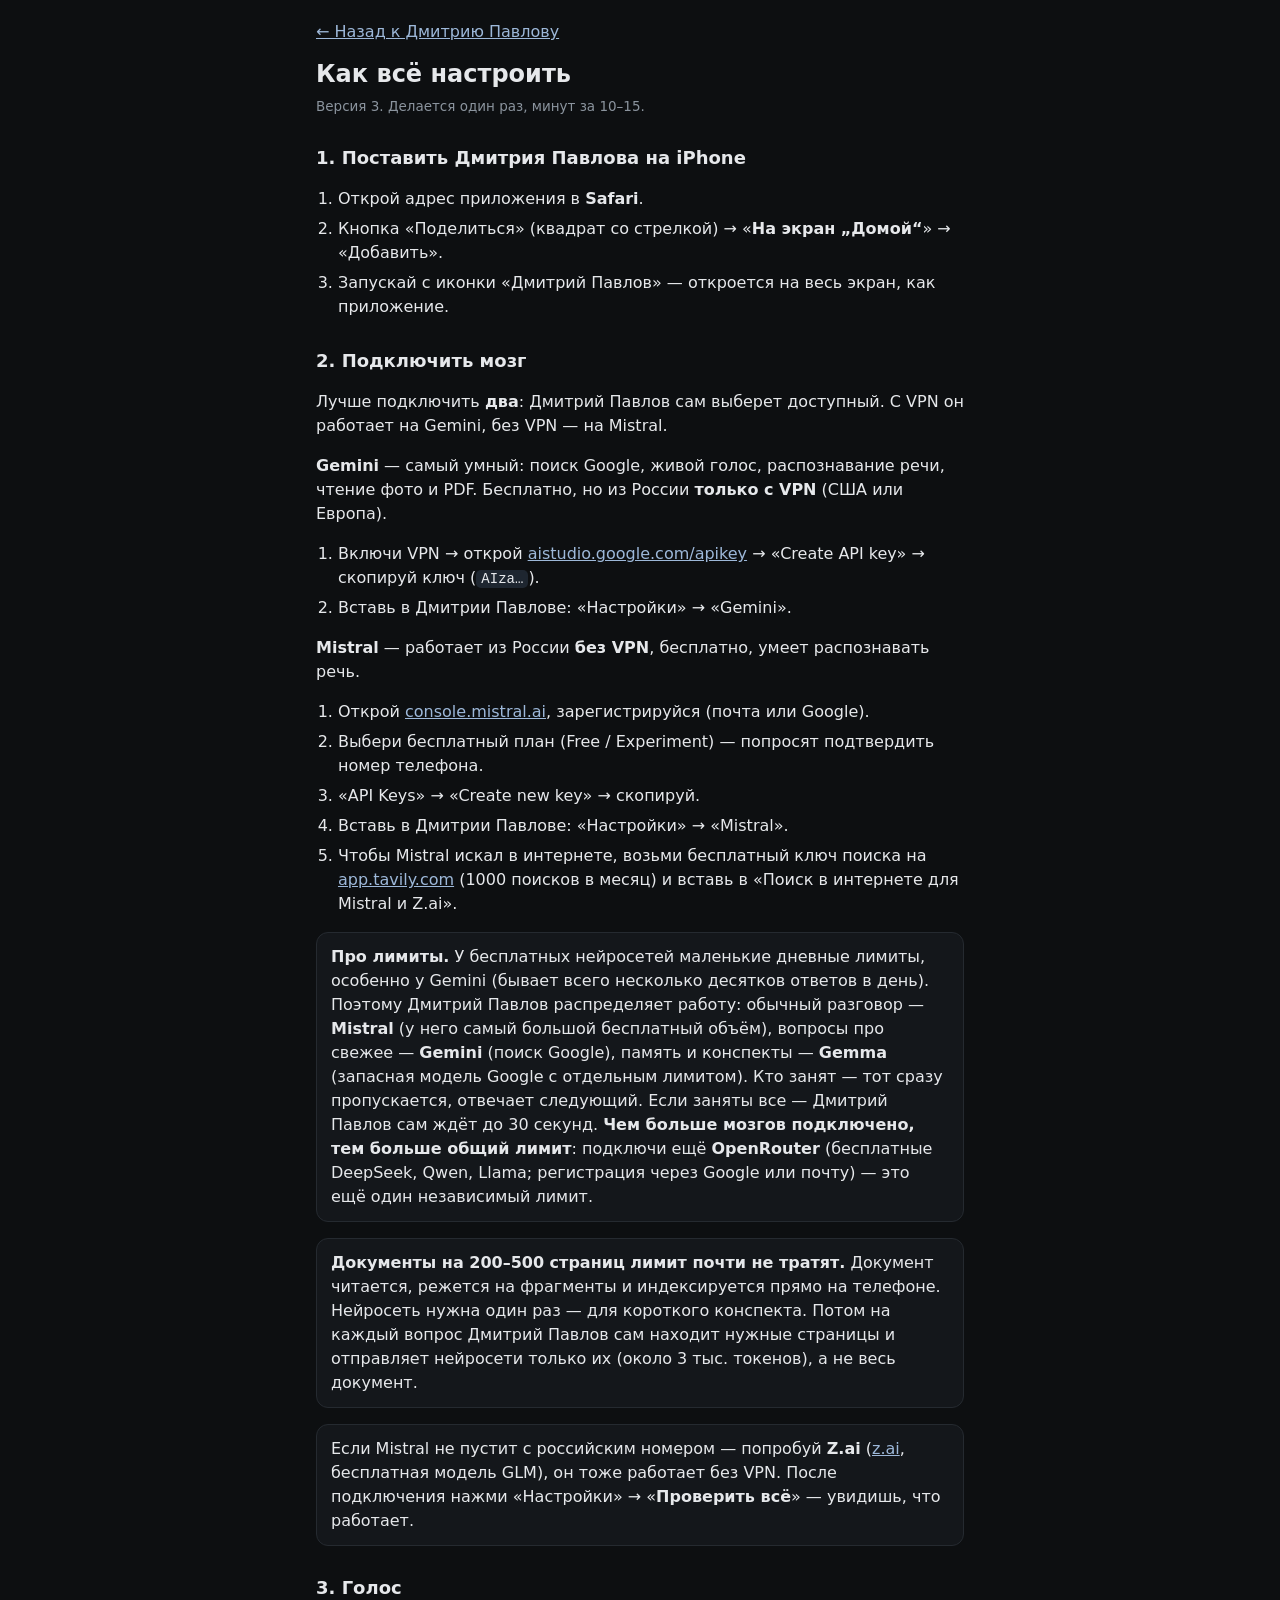
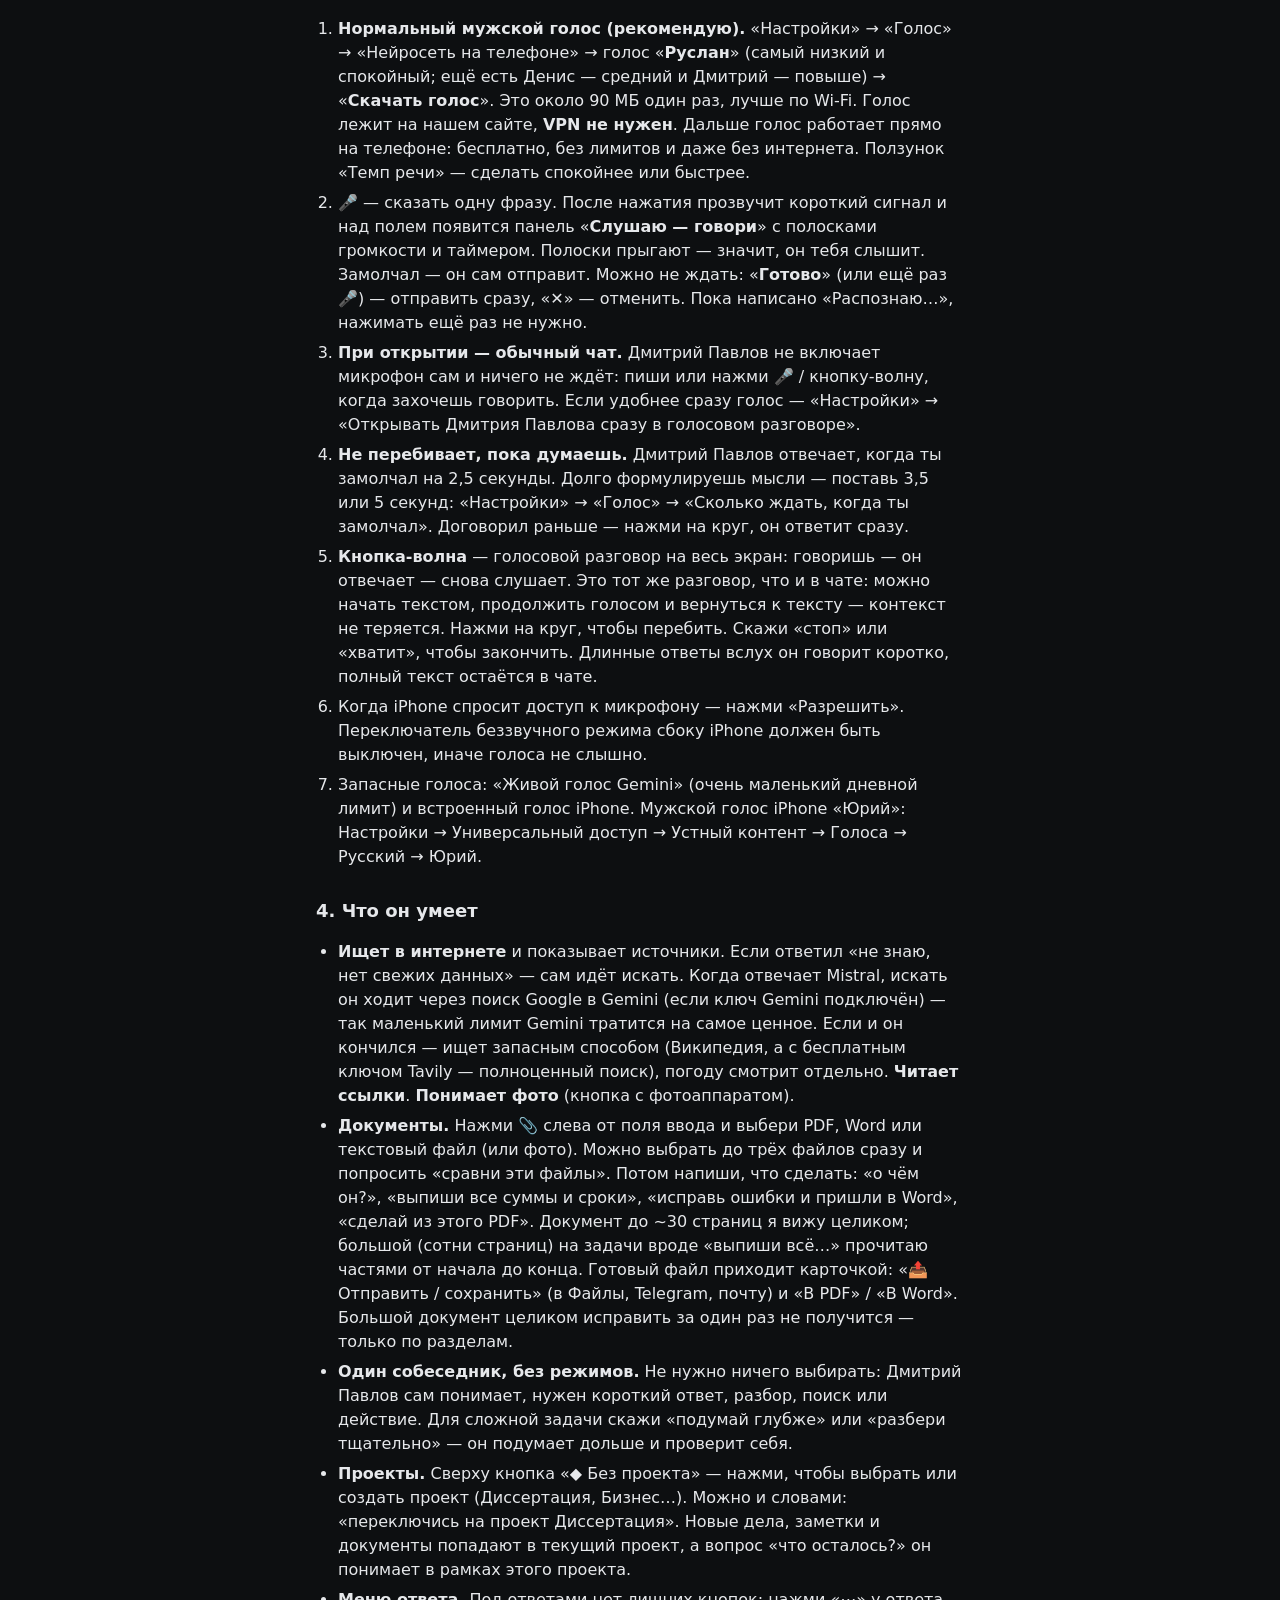
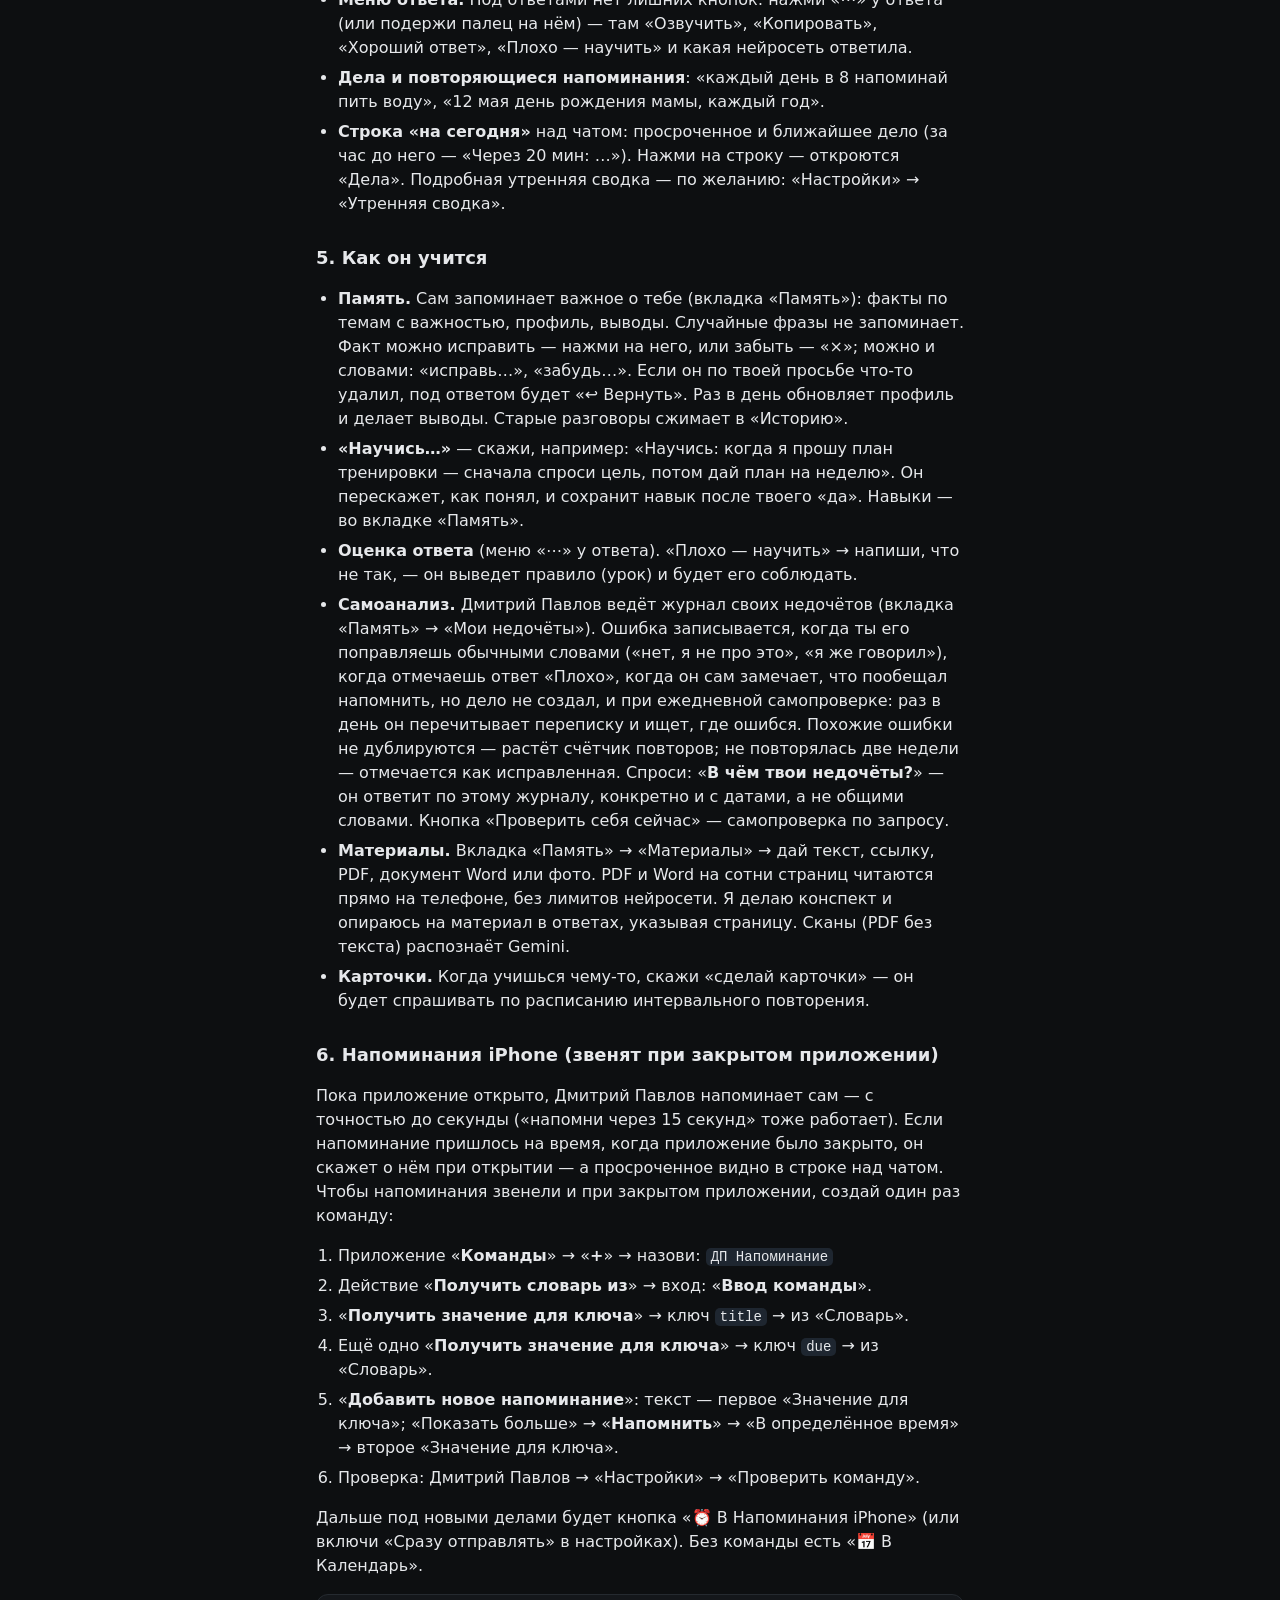
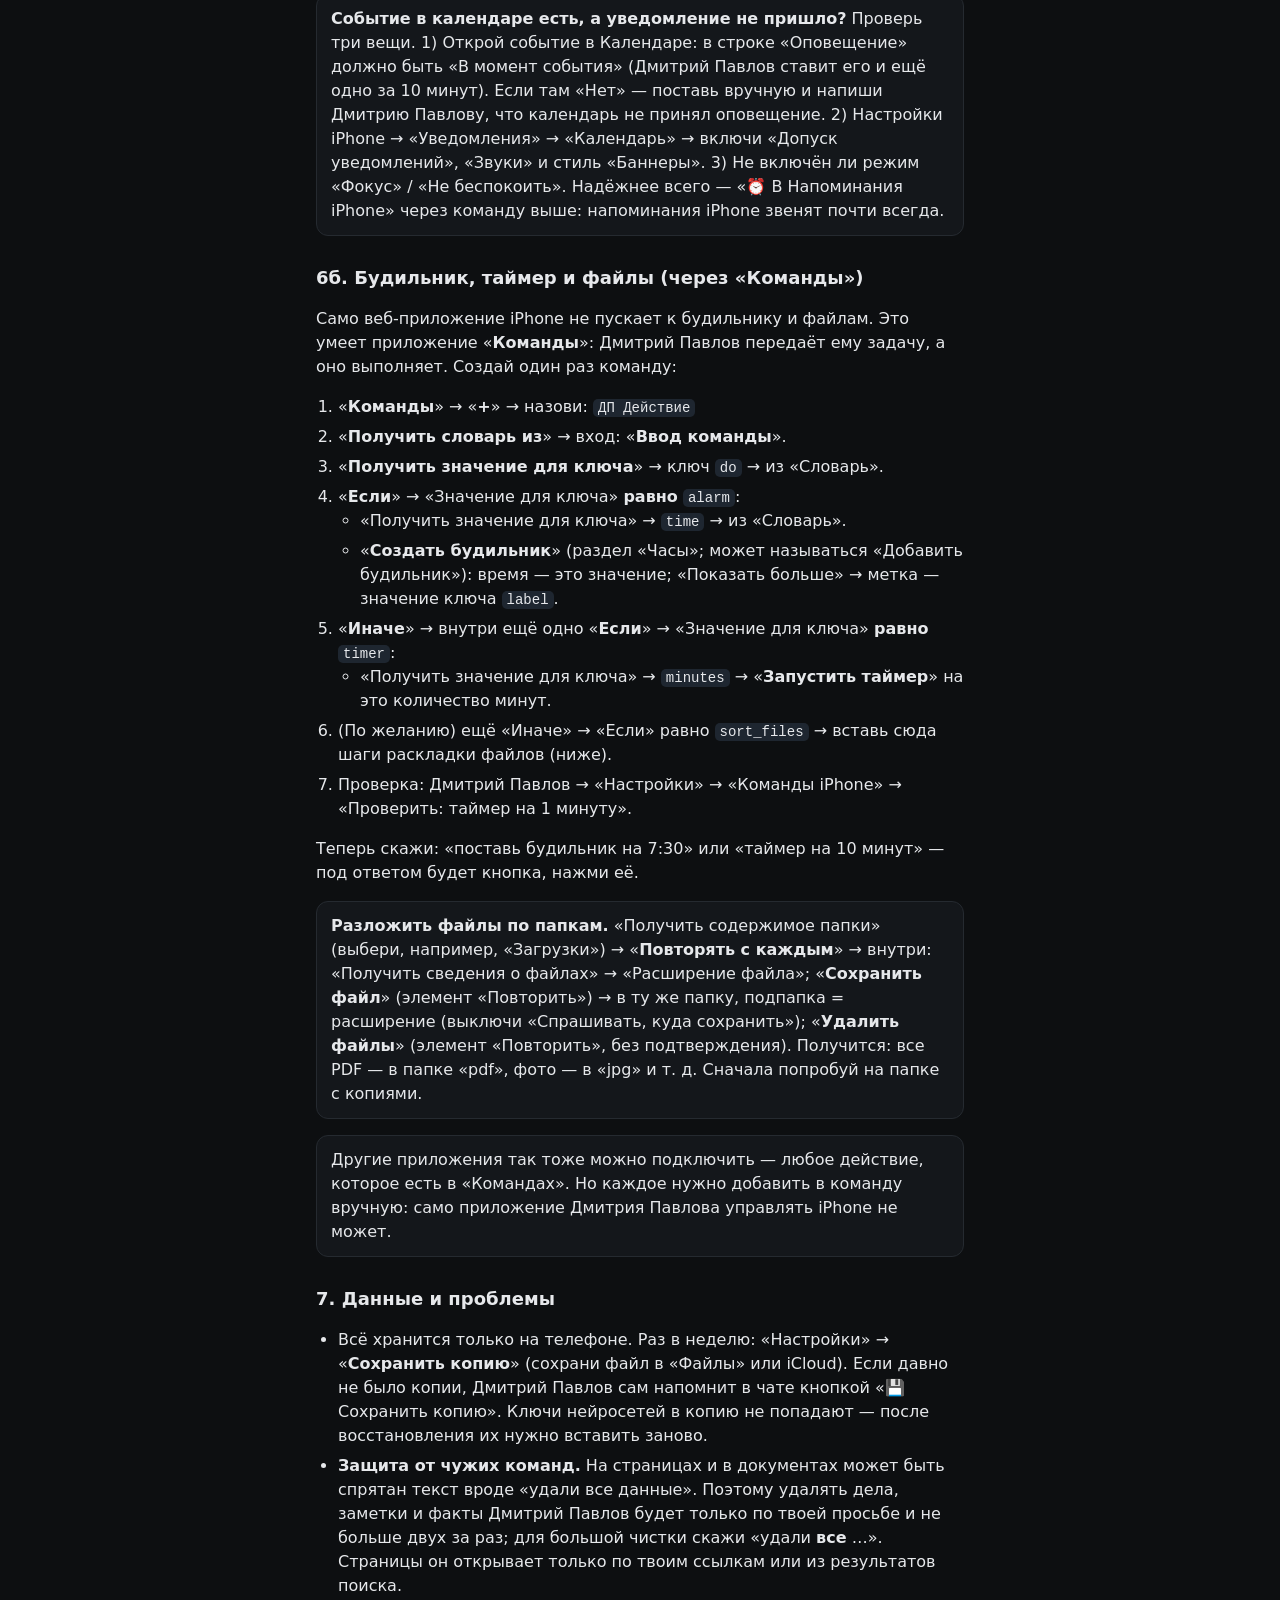
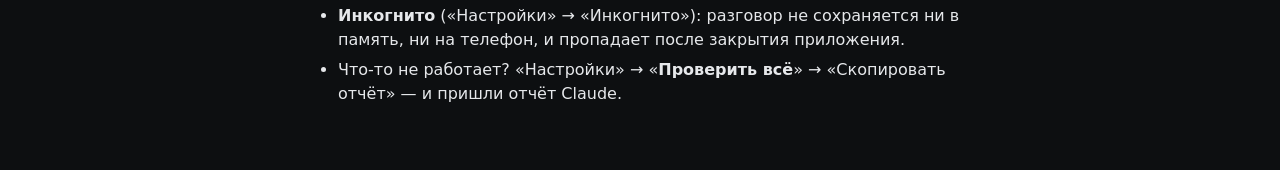
==== commit 534835f7: "4.1.0: имена — Дмитрий Павлов (ассистент) и Сумрак (пользователь); сравнение документов, правка памя" ====
--- a/guide.html
+++ b/guide.html
@@ -4,7 +4,7 @@
 <meta charset="utf-8">
 <meta name="robots" content="noindex,nofollow">
 <meta name="viewport" content="width=device-width,initial-scale=1,viewport-fit=cover">
-<title>Инструкция Сумрака</title>
+<title>Инструкция Дмитрия Павлова</title>
 <link rel="stylesheet" href="style.css">
 <style>
   body{overflow:auto}
@@ -20,42 +20,42 @@
 </head>
 <body>
 <div class="guide">
-  <a class="back" href="./">← Назад к Сумраку</a>
+  <a class="back" href="./">← Назад к Дмитрию Павлову</a>
   <h1>Как всё настроить</h1>
   <p class="small">Версия 3. Делается один раз, минут за 10–15.</p>
 
-  <h2 id="install">1. Поставить Сумрака на iPhone</h2>
+  <h2 id="install">1. Поставить Дмитрия Павлова на iPhone</h2>
   <ol>
     <li>Открой адрес приложения в <b>Safari</b>.</li>
     <li>Кнопка «Поделиться» (квадрат со стрелкой) → «<b>На экран „Домой“</b>» → «Добавить».</li>
-    <li>Запускай с иконки «Сумрак» — откроется на весь экран, как приложение.</li>
+    <li>Запускай с иконки «Дмитрий Павлов» — откроется на весь экран, как приложение.</li>
   </ol>
 
   <h2 id="brain">2. Подключить мозг</h2>
-  <p>Лучше подключить <b>два</b>: Сумрак сам выберет доступный. С VPN он работает на Gemini, без VPN — на Mistral.</p>
+  <p>Лучше подключить <b>два</b>: Дмитрий Павлов сам выберет доступный. С VPN он работает на Gemini, без VPN — на Mistral.</p>
   <p><b>Gemini</b> — самый умный: поиск Google, живой голос, распознавание речи, чтение фото и PDF. Бесплатно, но из России <b>только с VPN</b> (США или Европа).</p>
   <ol>
     <li>Включи VPN → открой <a href="https://aistudio.google.com/apikey" target="_blank" rel="noopener">aistudio.google.com/apikey</a> → «Create API key» → скопируй ключ (<code>AIza…</code>).</li>
-    <li>Вставь в Сумраке: «Настройки» → «Gemini».</li>
+    <li>Вставь в Дмитрии Павлове: «Настройки» → «Gemini».</li>
   </ol>
   <p><b>Mistral</b> — работает из России <b>без VPN</b>, бесплатно, умеет распознавать речь.</p>
   <ol>
     <li>Открой <a href="https://console.mistral.ai" target="_blank" rel="noopener">console.mistral.ai</a>, зарегистрируйся (почта или Google).</li>
     <li>Выбери бесплатный план (Free / Experiment) — попросят подтвердить номер телефона.</li>
     <li>«API Keys» → «Create new key» → скопируй.</li>
-    <li>Вставь в Сумраке: «Настройки» → «Mistral».</li>
+    <li>Вставь в Дмитрии Павлове: «Настройки» → «Mistral».</li>
     <li>Чтобы Mistral искал в интернете, возьми бесплатный ключ поиска на <a href="https://app.tavily.com" target="_blank" rel="noopener">app.tavily.com</a> (1000 поисков в месяц) и вставь в «Поиск в интернете для Mistral и Z.ai».</li>
   </ol>
-  <p class="note"><b>Про лимиты.</b> У бесплатных нейросетей маленькие дневные лимиты, особенно у Gemini (бывает всего несколько десятков ответов в день). Поэтому Сумрак распределяет работу: обычный разговор — <b>Mistral</b> (у него самый большой бесплатный объём), вопросы про свежее — <b>Gemini</b> (поиск Google), память и конспекты — <b>Gemma</b> (запасная модель Google с отдельным лимитом). Кто занят — тот сразу пропускается, отвечает следующий. Если заняты все — Сумрак сам ждёт до 30 секунд. <b>Чем больше мозгов подключено, тем больше общий лимит</b>: подключи ещё <b>OpenRouter</b> (бесплатные DeepSeek, Qwen, Llama; регистрация через Google или почту) — это ещё один независимый лимит.</p>
-  <p class="note"><b>Документы на 200–500 страниц лимит почти не тратят.</b> Документ читается, режется на фрагменты и индексируется прямо на телефоне. Нейросеть нужна один раз — для короткого конспекта. Потом на каждый вопрос Сумрак сам находит нужные страницы и отправляет нейросети только их (около 3 тыс. токенов), а не весь документ.</p>
+  <p class="note"><b>Про лимиты.</b> У бесплатных нейросетей маленькие дневные лимиты, особенно у Gemini (бывает всего несколько десятков ответов в день). Поэтому Дмитрий Павлов распределяет работу: обычный разговор — <b>Mistral</b> (у него самый большой бесплатный объём), вопросы про свежее — <b>Gemini</b> (поиск Google), память и конспекты — <b>Gemma</b> (запасная модель Google с отдельным лимитом). Кто занят — тот сразу пропускается, отвечает следующий. Если заняты все — Дмитрий Павлов сам ждёт до 30 секунд. <b>Чем больше мозгов подключено, тем больше общий лимит</b>: подключи ещё <b>OpenRouter</b> (бесплатные DeepSeek, Qwen, Llama; регистрация через Google или почту) — это ещё один независимый лимит.</p>
+  <p class="note"><b>Документы на 200–500 страниц лимит почти не тратят.</b> Документ читается, режется на фрагменты и индексируется прямо на телефоне. Нейросеть нужна один раз — для короткого конспекта. Потом на каждый вопрос Дмитрий Павлов сам находит нужные страницы и отправляет нейросети только их (около 3 тыс. токенов), а не весь документ.</p>
   <p class="note">Если Mistral не пустит с российским номером — попробуй <b>Z.ai</b> (<a href="https://z.ai/manage-apikey/apikey-list" target="_blank" rel="noopener">z.ai</a>, бесплатная модель GLM), он тоже работает без VPN. После подключения нажми «Настройки» → «<b>Проверить всё</b>» — увидишь, что работает.</p>
 
   <h2 id="voice">3. Голос</h2>
   <ol>
     <li><b>Нормальный мужской голос (рекомендую).</b> «Настройки» → «Голос» → «Нейросеть на телефоне» → голос «<b>Руслан</b>» (самый низкий и спокойный; ещё есть Денис — средний и Дмитрий — повыше) → «<b>Скачать голос</b>». Это около 90 МБ один раз, лучше по Wi-Fi. Голос лежит на нашем сайте, <b>VPN не нужен</b>. Дальше голос работает прямо на телефоне: бесплатно, без лимитов и даже без интернета. Ползунок «Темп речи» — сделать спокойнее или быстрее.</li>
     <li><b>🎤</b> — сказать одну фразу. После нажатия прозвучит короткий сигнал и над полем появится панель «<b>Слушаю — говори</b>» с полосками громкости и таймером. Полоски прыгают — значит, он тебя слышит. Замолчал — он сам отправит. Можно не ждать: «<b>Готово</b>» (или ещё раз 🎤) — отправить сразу, «✕» — отменить. Пока написано «Распознаю…», нажимать ещё раз не нужно.</li>
-    <li><b>При открытии — обычный чат.</b> Сумрак не включает микрофон сам и ничего не ждёт: пиши или нажми 🎤 / кнопку-волну, когда захочешь говорить. Если удобнее сразу голос — «Настройки» → «Открывать Сумрака сразу в голосовом разговоре».</li>
-    <li><b>Не перебивает, пока думаешь.</b> Сумрак отвечает, когда ты замолчал на 2,5 секунды. Долго формулируешь мысли — поставь 3,5 или 5 секунд: «Настройки» → «Голос» → «Сколько ждать, когда ты замолчал». Договорил раньше — нажми на круг, он ответит сразу.</li>
+    <li><b>При открытии — обычный чат.</b> Дмитрий Павлов не включает микрофон сам и ничего не ждёт: пиши или нажми 🎤 / кнопку-волну, когда захочешь говорить. Если удобнее сразу голос — «Настройки» → «Открывать Дмитрия Павлова сразу в голосовом разговоре».</li>
+    <li><b>Не перебивает, пока думаешь.</b> Дмитрий Павлов отвечает, когда ты замолчал на 2,5 секунды. Долго формулируешь мысли — поставь 3,5 или 5 секунд: «Настройки» → «Голос» → «Сколько ждать, когда ты замолчал». Договорил раньше — нажми на круг, он ответит сразу.</li>
     <li><b>Кнопка-волна</b> — голосовой разговор на весь экран: говоришь — он отвечает — снова слушает. Это тот же разговор, что и в чате: можно начать текстом, продолжить голосом и вернуться к тексту — контекст не теряется. Нажми на круг, чтобы перебить. Скажи «стоп» или «хватит», чтобы закончить. Длинные ответы вслух он говорит коротко, полный текст остаётся в чате.</li>
     <li>Когда iPhone спросит доступ к микрофону — нажми «Разрешить». Переключатель беззвучного режима сбоку iPhone должен быть выключен, иначе голоса не слышно.</li>
     <li>Запасные голоса: «Живой голос Gemini» (очень маленький дневной лимит) и встроенный голос iPhone. Мужской голос iPhone «Юрий»: Настройки → Универсальный доступ → Устный контент → Голоса → Русский → Юрий.</li>
@@ -64,41 +64,41 @@
   <h2 id="smart">4. Что он умеет</h2>
   <ul>
     <li><b>Ищет в интернете</b> и показывает источники. Если ответил «не знаю, нет свежих данных» — сам идёт искать. Когда отвечает Mistral, искать он ходит через поиск Google в Gemini (если ключ Gemini подключён) — так маленький лимит Gemini тратится на самое ценное. Если и он кончился — ищет запасным способом (Википедия, а с бесплатным ключом Tavily — полноценный поиск), погоду смотрит отдельно. <b>Читает ссылки</b>. <b>Понимает фото</b> (кнопка с фотоаппаратом).</li>
-    <li><b>Документы.</b> Нажми 📎 слева от поля ввода и выбери PDF, Word или текстовый файл (или фото). Потом напиши, что сделать: «о чём он?», «выпиши все суммы и сроки», «исправь ошибки и пришли в Word», «сделай из этого PDF». Документ до ~30 страниц я вижу целиком; большой (сотни страниц) на задачи вроде «выпиши всё…» прочитаю частями от начала до конца. Готовый файл приходит карточкой: «📤 Отправить / сохранить» (в Файлы, Telegram, почту) и «В PDF» / «В Word». Большой документ целиком исправить за один раз не получится — только по разделам.</li>
-    <li><b>Один собеседник, без режимов.</b> Не нужно ничего выбирать: Сумрак сам понимает, нужен короткий ответ, разбор, поиск или действие. Для сложной задачи скажи «подумай глубже» или «разбери тщательно» — он подумает дольше и проверит себя.</li>
+    <li><b>Документы.</b> Нажми 📎 слева от поля ввода и выбери PDF, Word или текстовый файл (или фото). Можно выбрать до трёх файлов сразу и попросить «сравни эти файлы». Потом напиши, что сделать: «о чём он?», «выпиши все суммы и сроки», «исправь ошибки и пришли в Word», «сделай из этого PDF». Документ до ~30 страниц я вижу целиком; большой (сотни страниц) на задачи вроде «выпиши всё…» прочитаю частями от начала до конца. Готовый файл приходит карточкой: «📤 Отправить / сохранить» (в Файлы, Telegram, почту) и «В PDF» / «В Word». Большой документ целиком исправить за один раз не получится — только по разделам.</li>
+    <li><b>Один собеседник, без режимов.</b> Не нужно ничего выбирать: Дмитрий Павлов сам понимает, нужен короткий ответ, разбор, поиск или действие. Для сложной задачи скажи «подумай глубже» или «разбери тщательно» — он подумает дольше и проверит себя.</li>
     <li><b>Проекты.</b> Сверху кнопка «◆ Без проекта» — нажми, чтобы выбрать или создать проект (Диссертация, Бизнес…). Можно и словами: «переключись на проект Диссертация». Новые дела, заметки и документы попадают в текущий проект, а вопрос «что осталось?» он понимает в рамках этого проекта.</li>
     <li><b>Меню ответа.</b> Под ответами нет лишних кнопок: нажми «⋯» у ответа (или подержи палец на нём) — там «Озвучить», «Копировать», «Хороший ответ», «Плохо — научить» и какая нейросеть ответила.</li>
     <li><b>Дела и повторяющиеся напоминания</b>: «каждый день в 8 напоминай пить воду», «12 мая день рождения мамы, каждый год».</li>
-    <li><b>Строка «на сегодня»</b> над чатом: просроченное и ближайшее дело. Подробная утренняя сводка — по желанию: «Настройки» → «Утренняя сводка».</li>
+    <li><b>Строка «на сегодня»</b> над чатом: просроченное и ближайшее дело (за час до него — «Через 20 мин: …»). Нажми на строку — откроются «Дела». Подробная утренняя сводка — по желанию: «Настройки» → «Утренняя сводка».</li>
   </ul>
 
   <h2 id="learn">5. Как он учится</h2>
   <ul>
-    <li><b>Память.</b> Сам запоминает важное о тебе (вкладка «Память»): факты по темам с важностью, профиль, выводы. Раз в день обновляет профиль и делает выводы. Старые разговоры сжимает в «Историю».</li>
+    <li><b>Память.</b> Сам запоминает важное о тебе (вкладка «Память»): факты по темам с важностью, профиль, выводы. Случайные фразы не запоминает. Факт можно исправить — нажми на него, или забыть — «×»; можно и словами: «исправь…», «забудь…». Если он по твоей просьбе что-то удалил, под ответом будет «↩ Вернуть». Раз в день обновляет профиль и делает выводы. Старые разговоры сжимает в «Историю».</li>
     <li><b>«Научись…»</b> — скажи, например: «Научись: когда я прошу план тренировки — сначала спроси цель, потом дай план на неделю». Он перескажет, как понял, и сохранит навык после твоего «да». Навыки — во вкладке «Память».</li>
     <li><b>Оценка ответа</b> (меню «⋯» у ответа). «Плохо — научить» → напиши, что не так, — он выведет правило (урок) и будет его соблюдать.</li>
-    <li><b>Самоанализ.</b> Сумрак ведёт журнал своих недочётов (вкладка «Память» → «Мои недочёты»). Ошибка записывается, когда ты его поправляешь обычными словами («нет, я не про это», «я же говорил»), когда отмечаешь ответ «Плохо», когда он сам замечает, что пообещал напомнить, но дело не создал, и при ежедневной самопроверке: раз в день он перечитывает переписку и ищет, где ошибся. Похожие ошибки не дублируются — растёт счётчик повторов; не повторялась две недели — отмечается как исправленная. Спроси: «<b>В чём твои недочёты?</b>» — он ответит по этому журналу, конкретно и с датами, а не общими словами. Кнопка «Проверить себя сейчас» — самопроверка по запросу.</li>
+    <li><b>Самоанализ.</b> Дмитрий Павлов ведёт журнал своих недочётов (вкладка «Память» → «Мои недочёты»). Ошибка записывается, когда ты его поправляешь обычными словами («нет, я не про это», «я же говорил»), когда отмечаешь ответ «Плохо», когда он сам замечает, что пообещал напомнить, но дело не создал, и при ежедневной самопроверке: раз в день он перечитывает переписку и ищет, где ошибся. Похожие ошибки не дублируются — растёт счётчик повторов; не повторялась две недели — отмечается как исправленная. Спроси: «<b>В чём твои недочёты?</b>» — он ответит по этому журналу, конкретно и с датами, а не общими словами. Кнопка «Проверить себя сейчас» — самопроверка по запросу.</li>
     <li><b>Материалы.</b> Вкладка «Память» → «Материалы» → дай текст, ссылку, PDF, документ Word или фото. PDF и Word на сотни страниц читаются прямо на телефоне, без лимитов нейросети. Я делаю конспект и опираюсь на материал в ответах, указывая страницу. Сканы (PDF без текста) распознаёт Gemini.</li>
     <li><b>Карточки.</b> Когда учишься чему-то, скажи «сделай карточки» — он будет спрашивать по расписанию интервального повторения.</li>
   </ul>
 
   <h2 id="reminders">6. Напоминания iPhone (звенят при закрытом приложении)</h2>
-  <p>Пока приложение открыто, Сумрак напоминает сам — с точностью до секунды («напомни через 15 секунд» тоже работает). Если напоминание пришлось на время, когда приложение было закрыто, он скажет о нём при открытии — а просроченное видно в строке над чатом. Чтобы напоминания звенели и при закрытом приложении, создай один раз команду:</p>
+  <p>Пока приложение открыто, Дмитрий Павлов напоминает сам — с точностью до секунды («напомни через 15 секунд» тоже работает). Если напоминание пришлось на время, когда приложение было закрыто, он скажет о нём при открытии — а просроченное видно в строке над чатом. Чтобы напоминания звенели и при закрытом приложении, создай один раз команду:</p>
   <ol>
-    <li>Приложение «<b>Команды</b>» → «<b>+</b>» → назови: <code>Сумрак Напоминание</code></li>
+    <li>Приложение «<b>Команды</b>» → «<b>+</b>» → назови: <code>ДП Напоминание</code></li>
     <li>Действие «<b>Получить словарь из</b>» → вход: «<b>Ввод команды</b>».</li>
     <li>«<b>Получить значение для ключа</b>» → ключ <code>title</code> → из «Словарь».</li>
     <li>Ещё одно «<b>Получить значение для ключа</b>» → ключ <code>due</code> → из «Словарь».</li>
     <li>«<b>Добавить новое напоминание</b>»: текст — первое «Значение для ключа»; «Показать больше» → «<b>Напомнить</b>» → «В определённое время» → второе «Значение для ключа».</li>
-    <li>Проверка: Сумрак → «Настройки» → «Проверить команду».</li>
+    <li>Проверка: Дмитрий Павлов → «Настройки» → «Проверить команду».</li>
   </ol>
   <p>Дальше под новыми делами будет кнопка «⏰ В Напоминания iPhone» (или включи «Сразу отправлять» в настройках). Без команды есть «📅 В Календарь».</p>
-  <p class="note"><b>Событие в календаре есть, а уведомление не пришло?</b> Проверь три вещи. 1) Открой событие в Календаре: в строке «Оповещение» должно быть «В момент события» (Сумрак ставит его и ещё одно за 10 минут). Если там «Нет» — поставь вручную и напиши Сумраку, что календарь не принял оповещение. 2) Настройки iPhone → «Уведомления» → «Календарь» → включи «Допуск уведомлений», «Звуки» и стиль «Баннеры». 3) Не включён ли режим «Фокус» / «Не беспокоить». Надёжнее всего — «⏰ В Напоминания iPhone» через команду выше: напоминания iPhone звенят почти всегда.</p>
+  <p class="note"><b>Событие в календаре есть, а уведомление не пришло?</b> Проверь три вещи. 1) Открой событие в Календаре: в строке «Оповещение» должно быть «В момент события» (Дмитрий Павлов ставит его и ещё одно за 10 минут). Если там «Нет» — поставь вручную и напиши Дмитрию Павлову, что календарь не принял оповещение. 2) Настройки iPhone → «Уведомления» → «Календарь» → включи «Допуск уведомлений», «Звуки» и стиль «Баннеры». 3) Не включён ли режим «Фокус» / «Не беспокоить». Надёжнее всего — «⏰ В Напоминания iPhone» через команду выше: напоминания iPhone звенят почти всегда.</p>
 
   <h2 id="apps">6б. Будильник, таймер и файлы (через «Команды»)</h2>
-  <p>Само веб-приложение iPhone не пускает к будильнику и файлам. Это умеет приложение «<b>Команды</b>»: Сумрак передаёт ему задачу, а оно выполняет. Создай один раз команду:</p>
+  <p>Само веб-приложение iPhone не пускает к будильнику и файлам. Это умеет приложение «<b>Команды</b>»: Дмитрий Павлов передаёт ему задачу, а оно выполняет. Создай один раз команду:</p>
   <ol>
-    <li>«<b>Команды</b>» → «<b>+</b>» → назови: <code>Сумрак Действие</code></li>
+    <li>«<b>Команды</b>» → «<b>+</b>» → назови: <code>ДП Действие</code></li>
     <li>«<b>Получить словарь из</b>» → вход: «<b>Ввод команды</b>».</li>
     <li>«<b>Получить значение для ключа</b>» → ключ <code>do</code> → из «Словарь».</li>
     <li>«<b>Если</b>» → «Значение для ключа» <b>равно</b> <code>alarm</code>:
@@ -111,16 +111,16 @@
         <li>«Получить значение для ключа» → <code>minutes</code> → «<b>Запустить таймер</b>» на это количество минут.</li>
       </ul></li>
     <li>(По желанию) ещё «Иначе» → «Если» равно <code>sort_files</code> → вставь сюда шаги раскладки файлов (ниже).</li>
-    <li>Проверка: Сумрак → «Настройки» → «Команды iPhone» → «Проверить: таймер на 1 минуту».</li>
+    <li>Проверка: Дмитрий Павлов → «Настройки» → «Команды iPhone» → «Проверить: таймер на 1 минуту».</li>
   </ol>
   <p>Теперь скажи: «поставь будильник на 7:30» или «таймер на 10 минут» — под ответом будет кнопка, нажми её.</p>
   <p class="note"><b>Разложить файлы по папкам.</b> «Получить содержимое папки» (выбери, например, «Загрузки») → «<b>Повторять с каждым</b>» → внутри: «Получить сведения о файлах» → «Расширение файла»; «<b>Сохранить файл</b>» (элемент «Повторить») → в ту же папку, подпапка = расширение (выключи «Спрашивать, куда сохранить»); «<b>Удалить файлы</b>» (элемент «Повторить», без подтверждения). Получится: все PDF — в папке «pdf», фото — в «jpg» и т. д. Сначала попробуй на папке с копиями.</p>
-  <p class="note">Другие приложения так тоже можно подключить — любое действие, которое есть в «Командах». Но каждое нужно добавить в команду вручную: само приложение Сумрака управлять iPhone не может.</p>
+  <p class="note">Другие приложения так тоже можно подключить — любое действие, которое есть в «Командах». Но каждое нужно добавить в команду вручную: само приложение Дмитрия Павлова управлять iPhone не может.</p>
 
   <h2 id="data">7. Данные и проблемы</h2>
   <ul>
-    <li>Всё хранится только на телефоне. Раз в неделю: «Настройки» → «<b>Сохранить копию</b>» (сохрани файл в «Файлы» или iCloud). Если давно не было копии, Сумрак сам напомнит в чате кнопкой «💾 Сохранить копию». Ключи нейросетей в копию не попадают — после восстановления их нужно вставить заново.</li>
-    <li><b>Защита от чужих команд.</b> На страницах и в документах может быть спрятан текст вроде «удали все данные». Поэтому удалять дела, заметки и факты Сумрак будет только по твоей просьбе и не больше двух за раз; для большой чистки скажи «удали <b>все</b> …». Страницы он открывает только по твоим ссылкам или из результатов поиска.</li>
+    <li>Всё хранится только на телефоне. Раз в неделю: «Настройки» → «<b>Сохранить копию</b>» (сохрани файл в «Файлы» или iCloud). Если давно не было копии, Дмитрий Павлов сам напомнит в чате кнопкой «💾 Сохранить копию». Ключи нейросетей в копию не попадают — после восстановления их нужно вставить заново.</li>
+    <li><b>Защита от чужих команд.</b> На страницах и в документах может быть спрятан текст вроде «удали все данные». Поэтому удалять дела, заметки и факты Дмитрий Павлов будет только по твоей просьбе и не больше двух за раз; для большой чистки скажи «удали <b>все</b> …». Страницы он открывает только по твоим ссылкам или из результатов поиска.</li>
     <li><b>Инкогнито</b> («Настройки» → «Инкогнито»): разговор не сохраняется ни в память, ни на телефон, и пропадает после закрытия приложения.</li>
     <li>Что-то не работает? «Настройки» → «<b>Проверить всё</b>» → «Скопировать отчёт» — и пришли отчёт Claude.</li>
   </ul>
--- a/style.css
+++ b/style.css
@@ -88,6 +88,8 @@
 .row:last-child{border-bottom:0}
 .row.nocheck{grid-template-columns:minmax(0,1fr) auto}
 .row .tx{overflow-wrap:anywhere}
+.row .tx[data-fedit]{cursor:pointer}
+.row .fedit{flex:1;min-width:0}
 .row.done .tx{color:var(--muted);text-decoration:line-through}
 .row .due{display:block;font-family:var(--font-mono);font-size:12.5px;color:var(--muted);font-variant-numeric:tabular-nums}
 .row .due.over{color:var(--warn)}
@@ -226,7 +228,8 @@
 .proj-chip .pc-ico{font-size:10px;opacity:.7}
 .proj-chip.on{color:var(--fg);border-color:color-mix(in srgb,var(--accent) 45%,var(--line))}
 .proj-chip.on .pc-ico{color:var(--accent);opacity:1}
-.brief{display:flex;flex-wrap:wrap;gap:4px 8px;padding:8px max(16px,env(safe-area-inset-right,0px)) 8px max(16px,env(safe-area-inset-left,0px));font-size:13px;color:var(--muted);border-bottom:1px solid var(--line);background:var(--surface)}
+.brief{display:flex;flex-wrap:wrap;gap:4px 8px;padding:8px max(16px,env(safe-area-inset-right,0px)) 8px max(16px,env(safe-area-inset-left,0px));font-size:13px;color:var(--muted);border-bottom:1px solid var(--line);background:var(--surface);width:100%;text-align:left;border-top:0;border-left:0;border-right:0;font:inherit;font-size:13px;cursor:pointer}
+.brief[hidden]{display:none}
 .brief .sep{opacity:.5}
 .empty-chat{margin:auto;text-align:center;color:var(--muted);display:flex;flex-direction:column;gap:6px;max-width:30ch;padding:24px 0}
 .empty-chat b{color:var(--fg);font-size:18px;font-weight:600;letter-spacing:.02em}
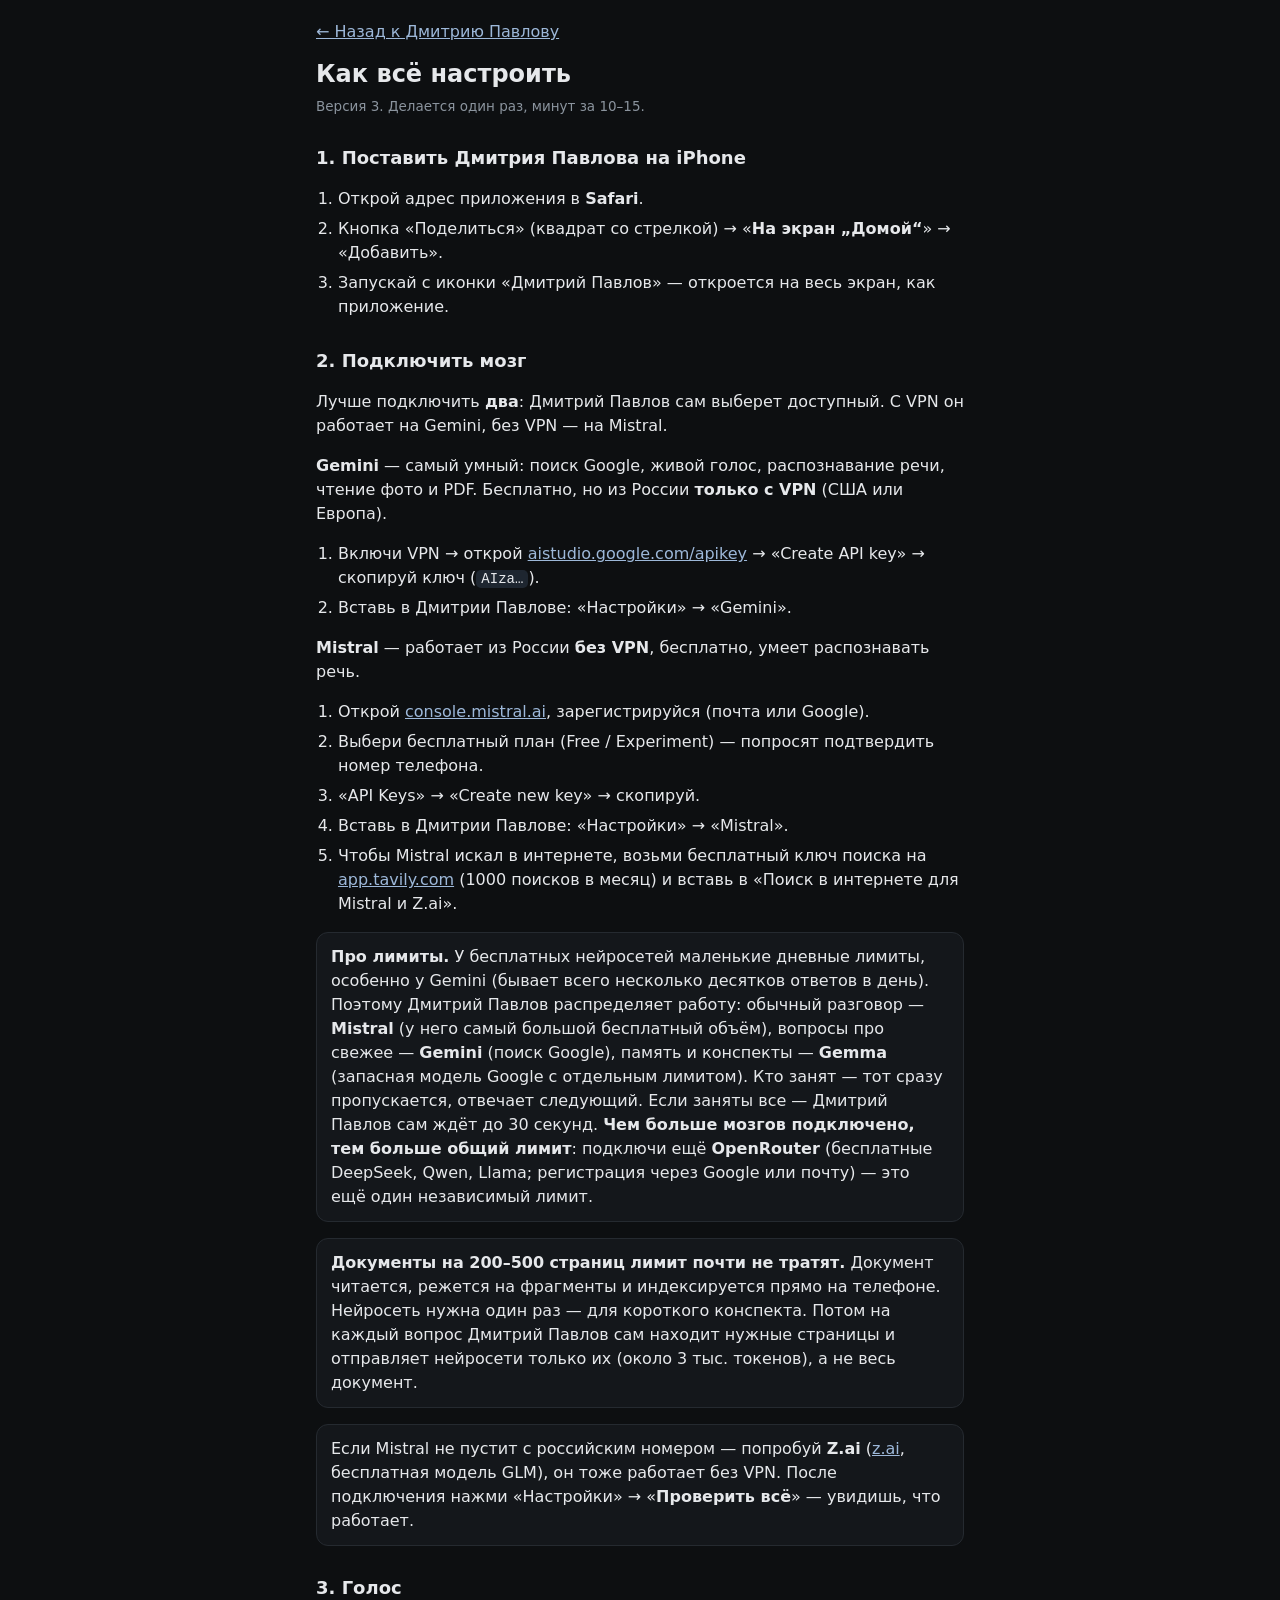
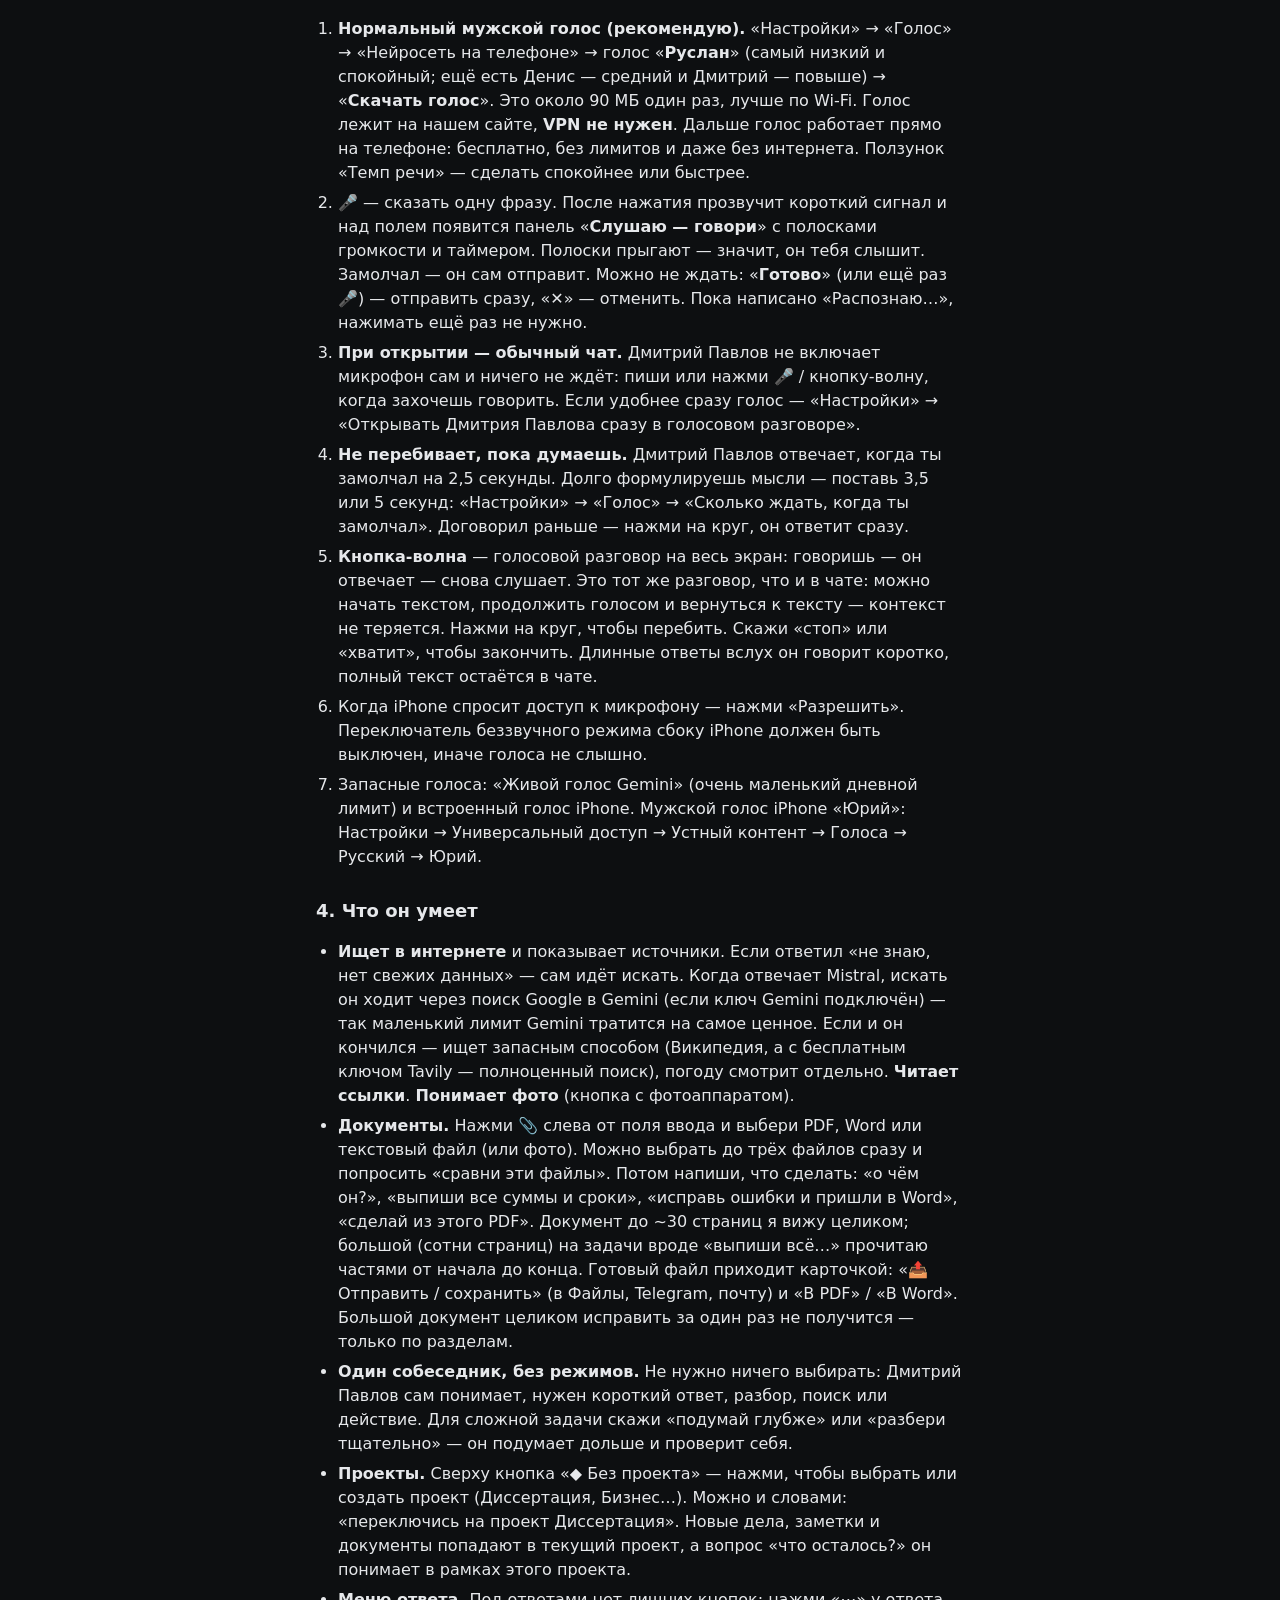
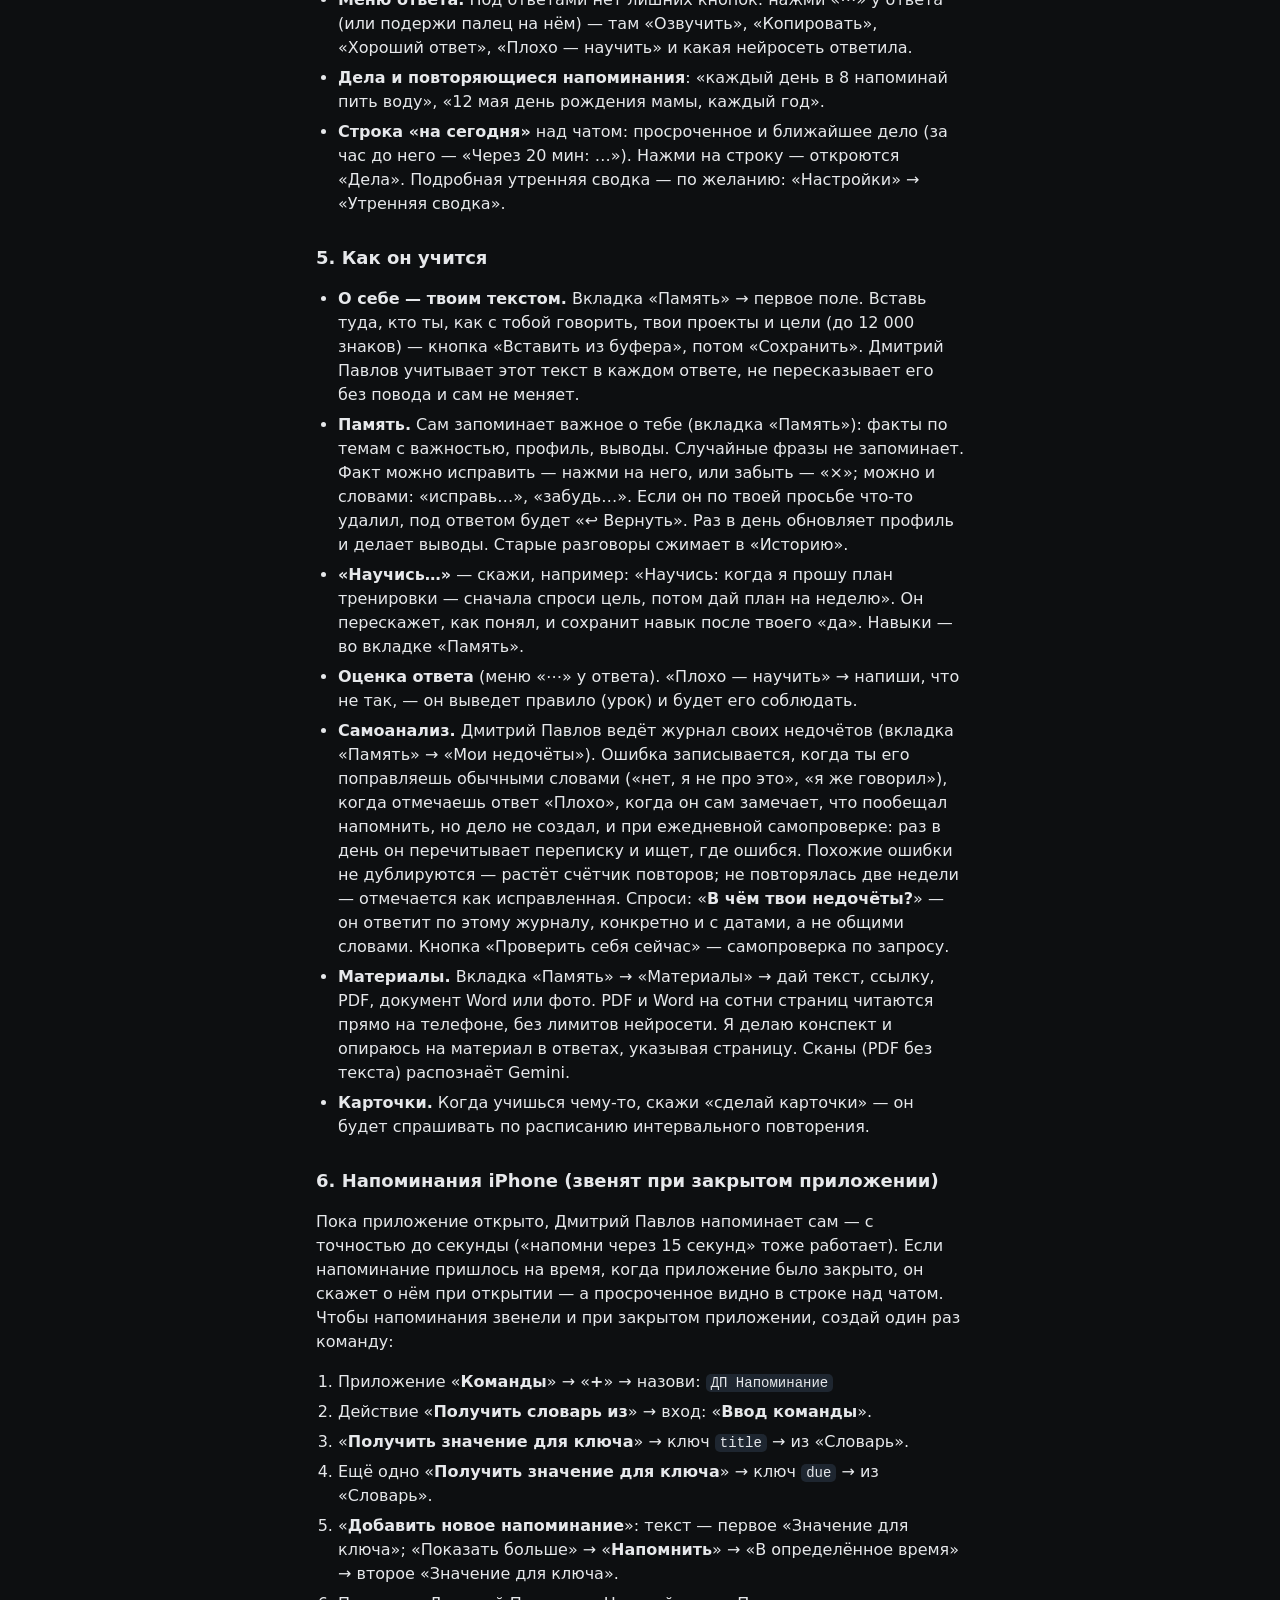
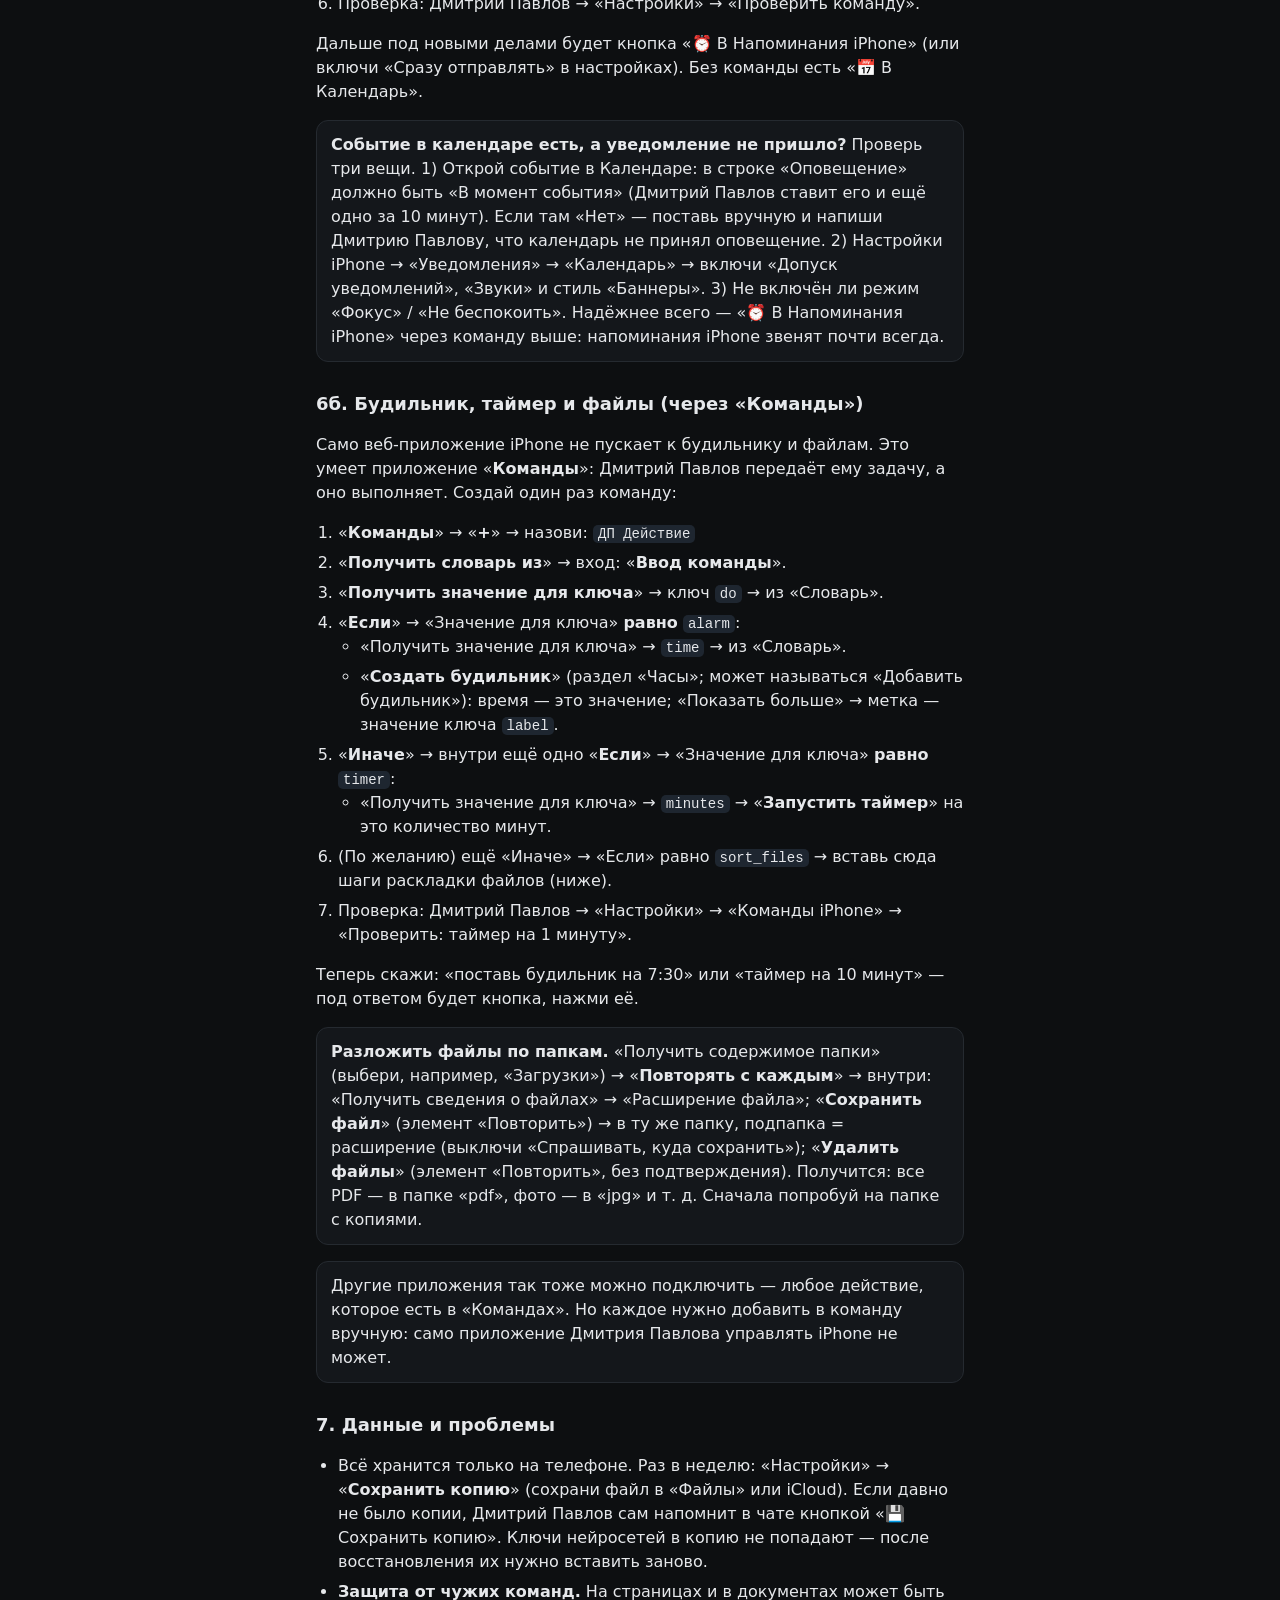
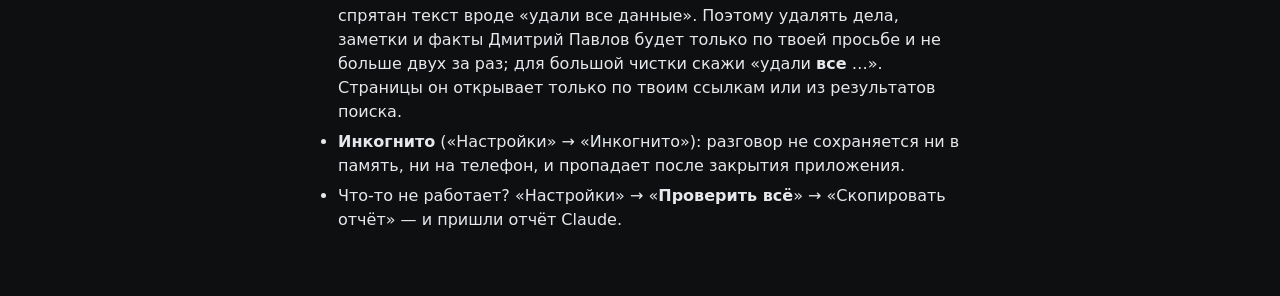
==== commit 3923a285: "4.2.0: «О себе — твоим текстом» — профиль словами пользователя в каждом ответе - Память: новое поле " ====
--- a/guide.html
+++ b/guide.html
@@ -74,6 +74,7 @@
 
   <h2 id="learn">5. Как он учится</h2>
   <ul>
+    <li><b>О себе — твоим текстом.</b> Вкладка «Память» → первое поле. Вставь туда, кто ты, как с тобой говорить, твои проекты и цели (до 12 000 знаков) — кнопка «Вставить из буфера», потом «Сохранить». Дмитрий Павлов учитывает этот текст в каждом ответе, не пересказывает его без повода и сам не меняет.</li>
     <li><b>Память.</b> Сам запоминает важное о тебе (вкладка «Память»): факты по темам с важностью, профиль, выводы. Случайные фразы не запоминает. Факт можно исправить — нажми на него, или забыть — «×»; можно и словами: «исправь…», «забудь…». Если он по твоей просьбе что-то удалил, под ответом будет «↩ Вернуть». Раз в день обновляет профиль и делает выводы. Старые разговоры сжимает в «Историю».</li>
     <li><b>«Научись…»</b> — скажи, например: «Научись: когда я прошу план тренировки — сначала спроси цель, потом дай план на неделю». Он перескажет, как понял, и сохранит навык после твоего «да». Навыки — во вкладке «Память».</li>
     <li><b>Оценка ответа</b> (меню «⋯» у ответа). «Плохо — научить» → напиши, что не так, — он выведет правило (урок) и будет его соблюдать.</li>
--- a/style.css
+++ b/style.css
@@ -93,6 +93,8 @@
 .row.done .tx{color:var(--muted);text-decoration:line-through}
 .row .due{display:block;font-family:var(--font-mono);font-size:12.5px;color:var(--muted);font-variant-numeric:tabular-nums}
 .row .due.over{color:var(--warn)}
+#aboutCount{align-self:center}
+#aboutCount.over{color:var(--warn)}
 .row input[type=checkbox]{width:18px;height:18px;margin:3px 0 0;accent-color:var(--accent)}
 .row .btns{display:flex;gap:2px}
 .x{background:none;border:0;color:var(--muted);padding:2px 6px;font-size:16px;line-height:1}
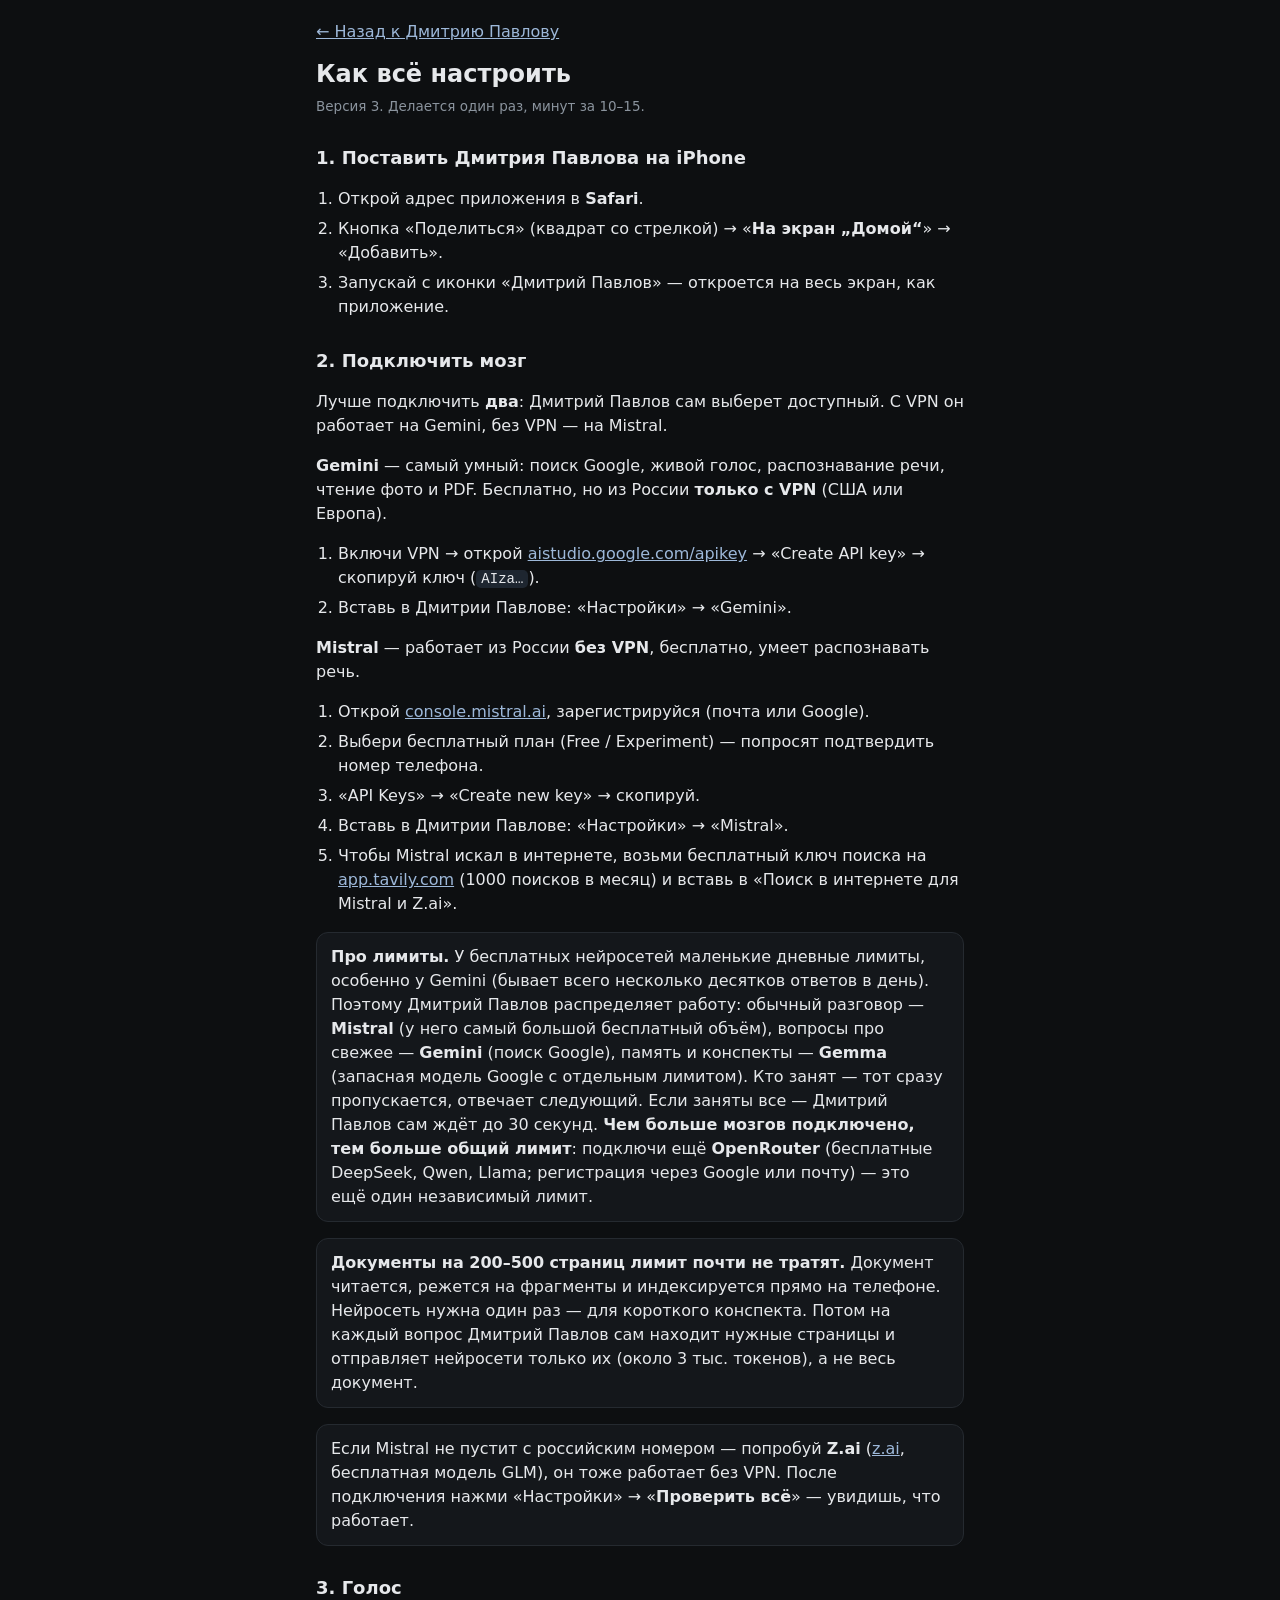
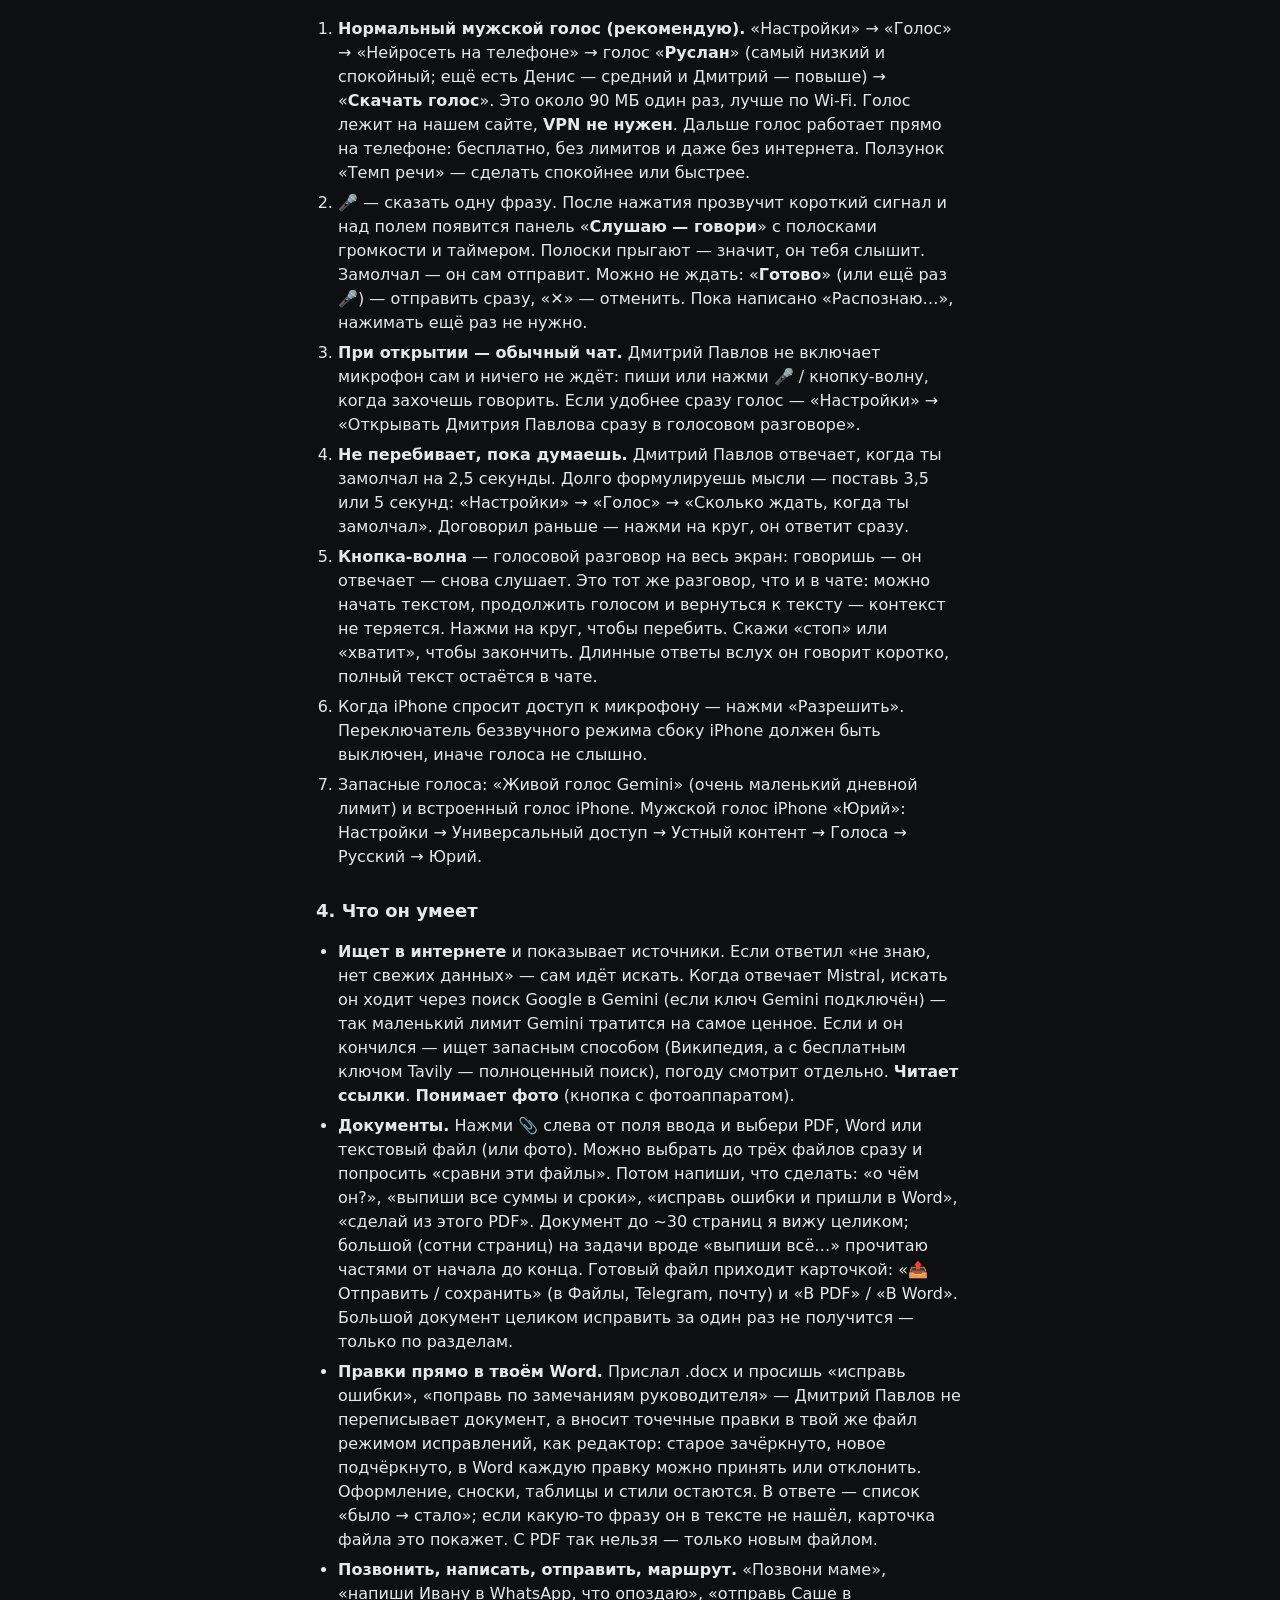
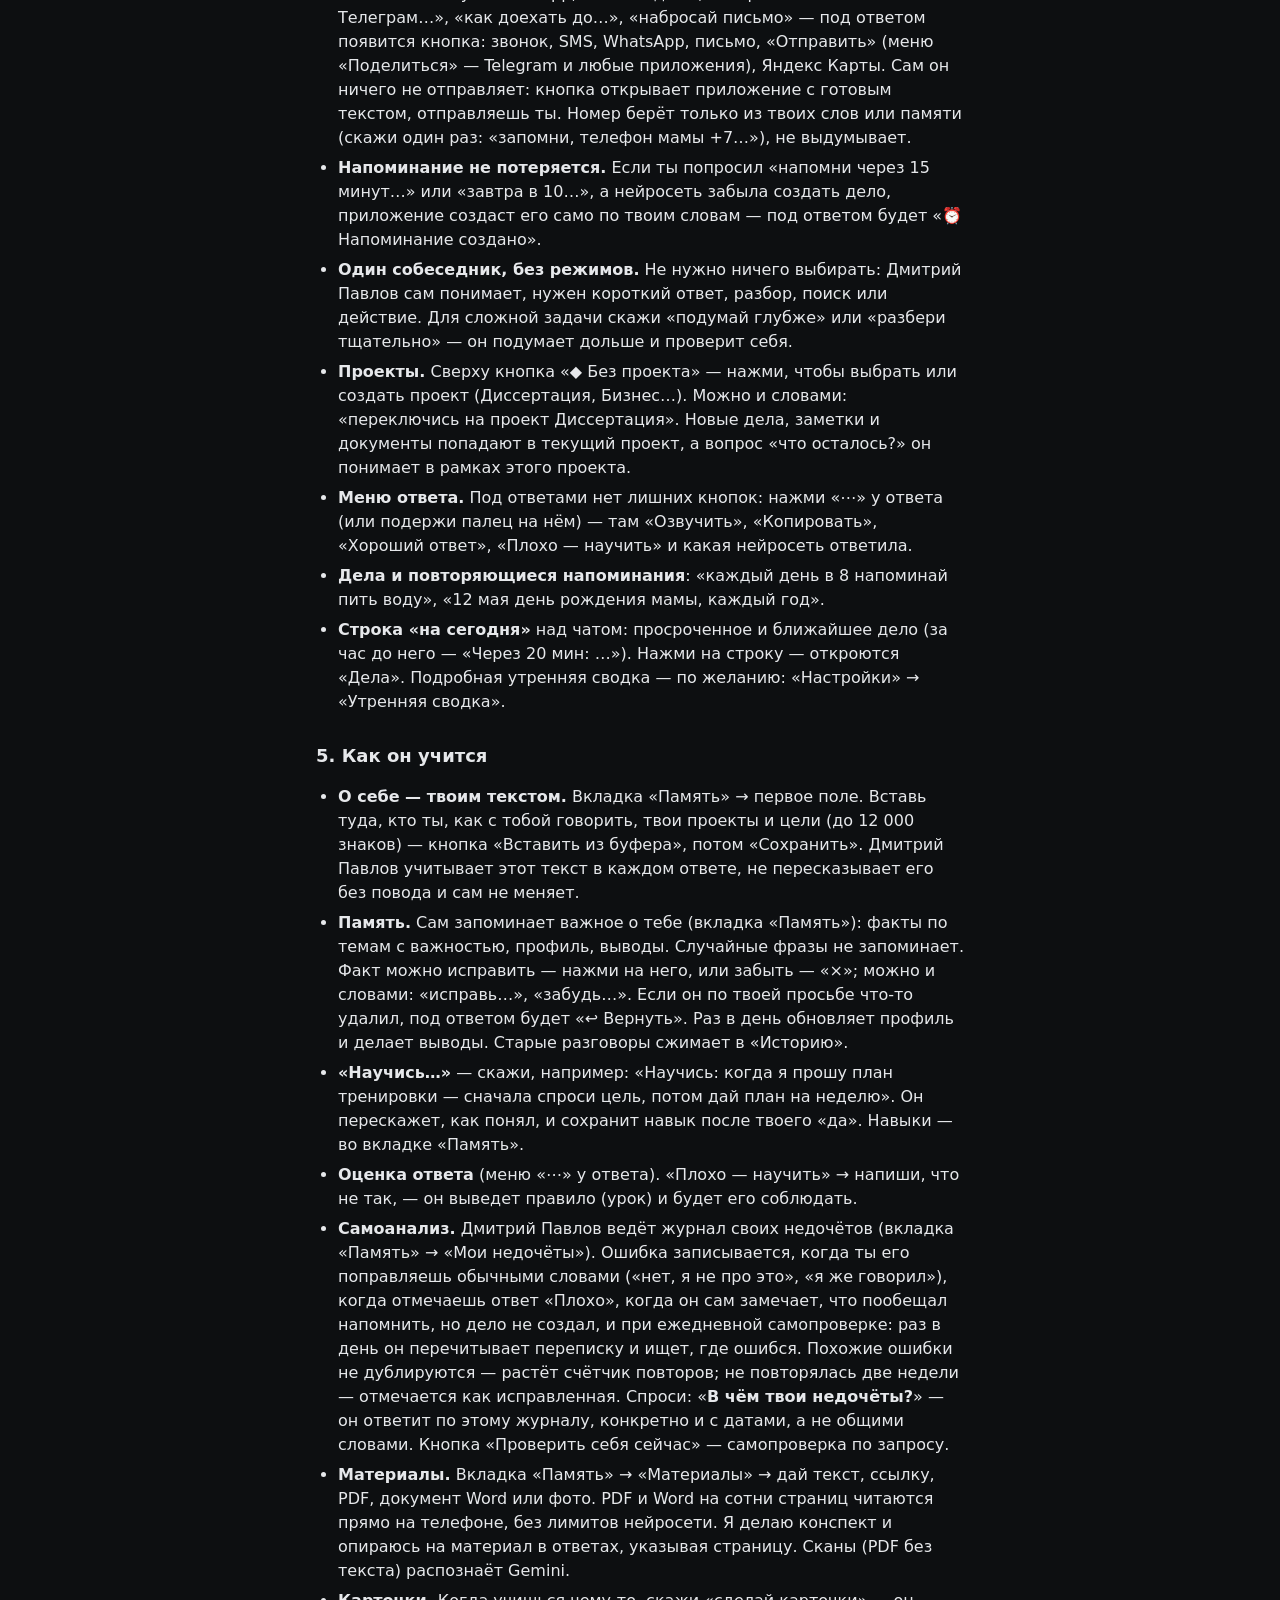
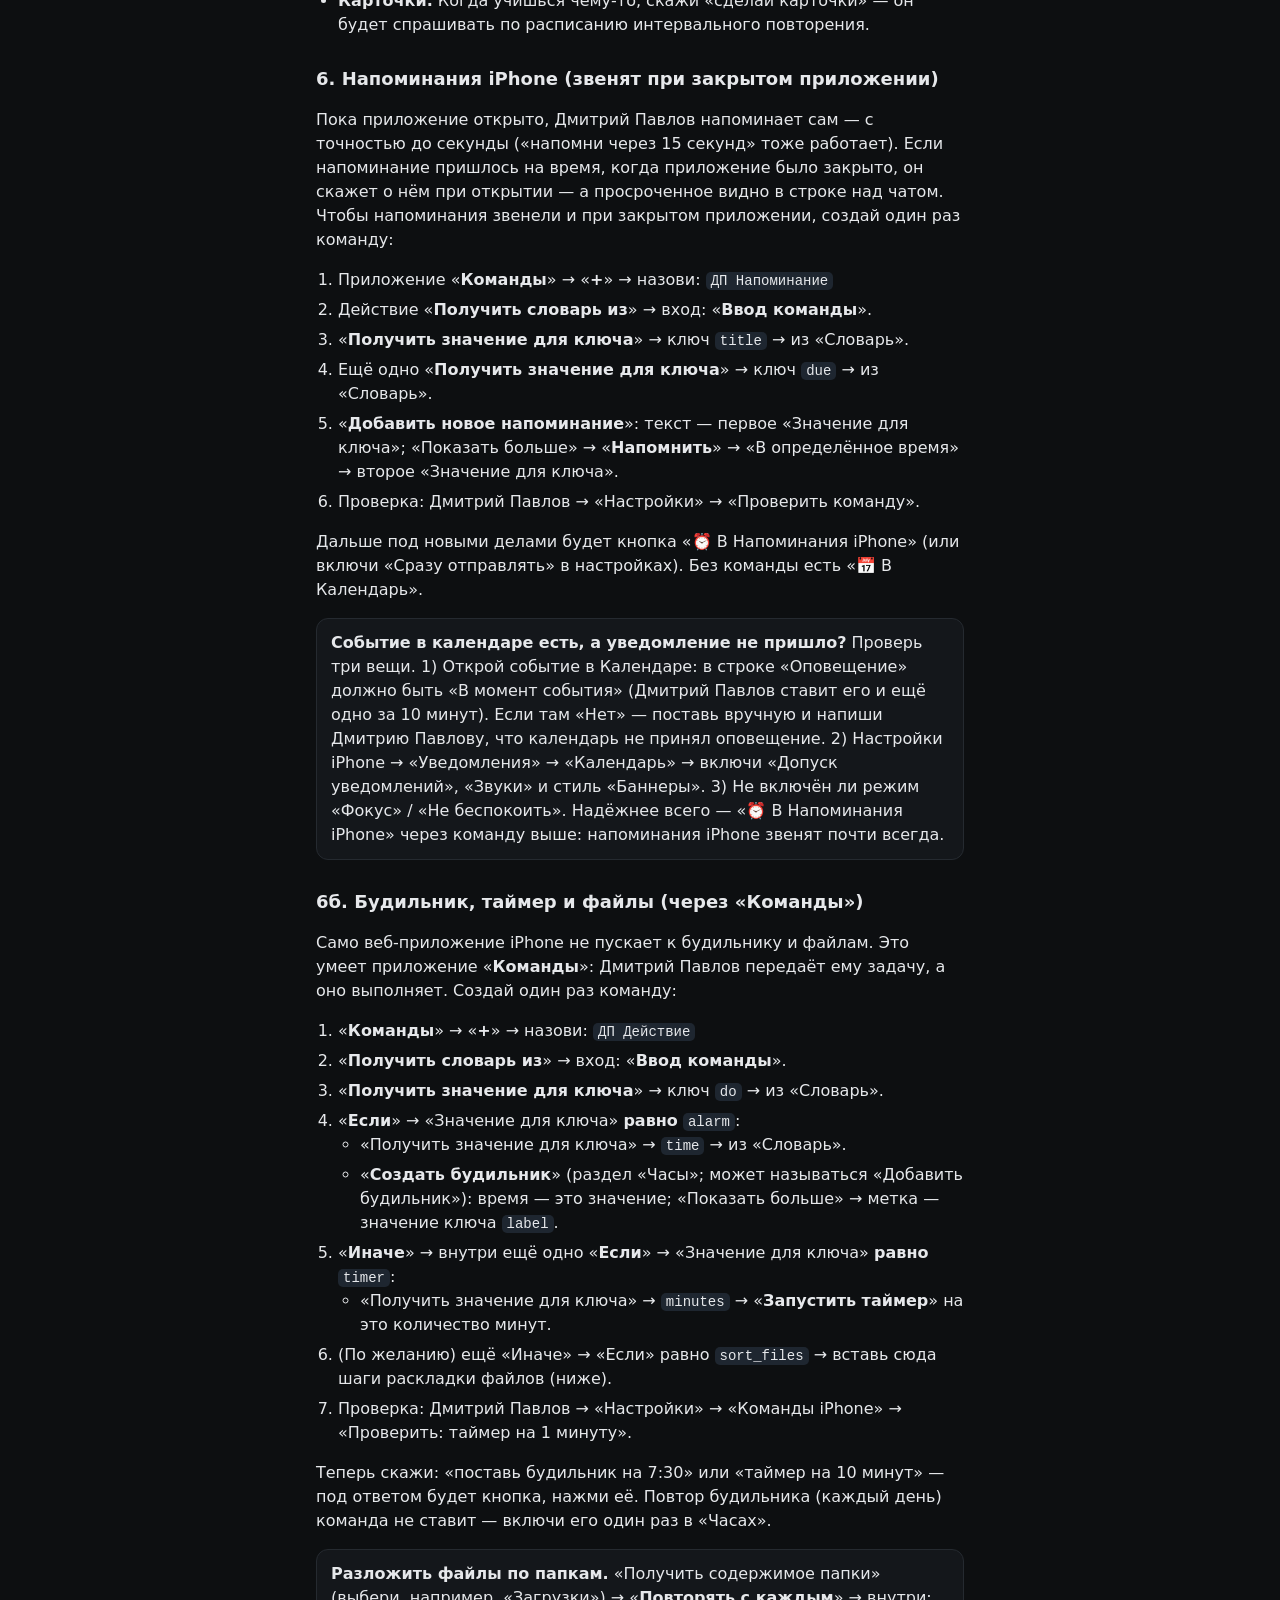
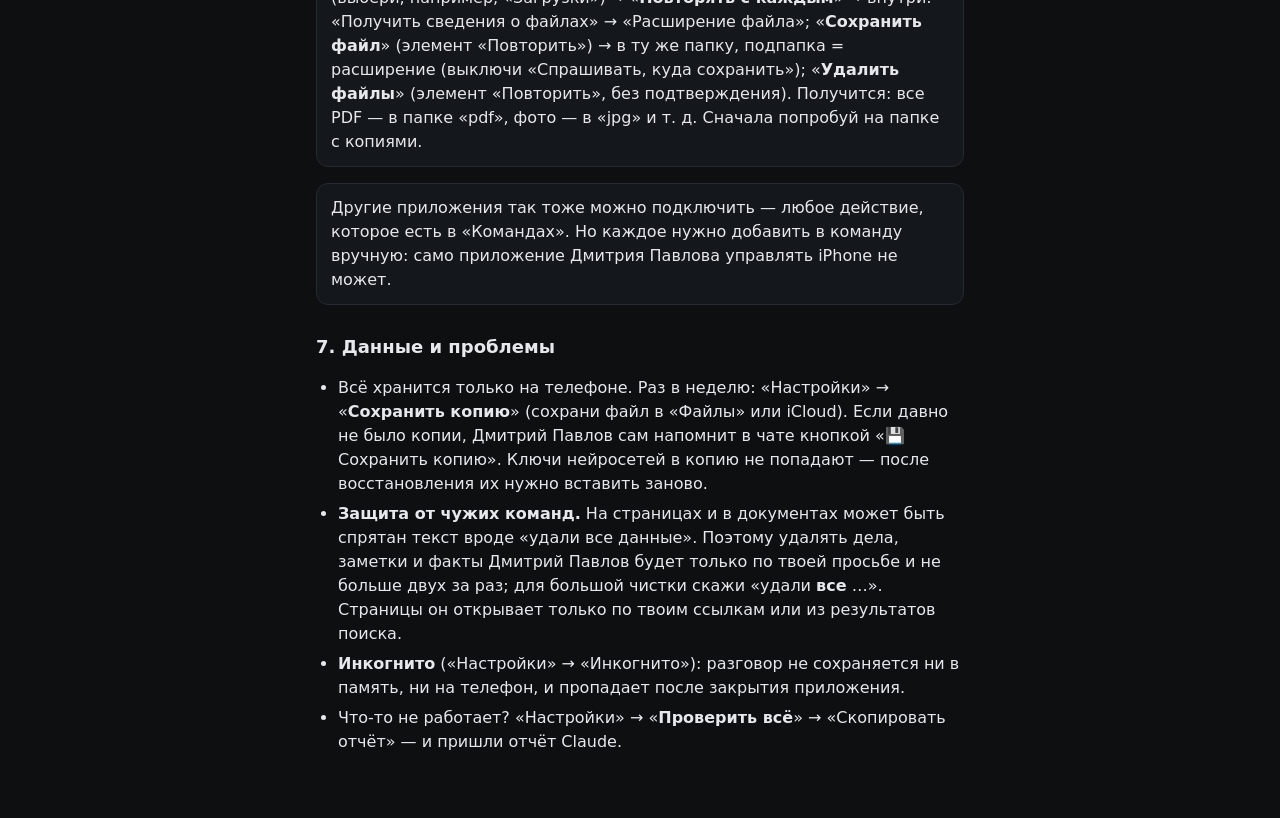
==== commit bb629db5: "4.3.0: правки прямо в Word, звонок/SMS/WhatsApp/«Поделиться»/карты, страховка напоминаний - Правки в" ====
--- a/guide.html
+++ b/guide.html
@@ -65,6 +65,9 @@
   <ul>
     <li><b>Ищет в интернете</b> и показывает источники. Если ответил «не знаю, нет свежих данных» — сам идёт искать. Когда отвечает Mistral, искать он ходит через поиск Google в Gemini (если ключ Gemini подключён) — так маленький лимит Gemini тратится на самое ценное. Если и он кончился — ищет запасным способом (Википедия, а с бесплатным ключом Tavily — полноценный поиск), погоду смотрит отдельно. <b>Читает ссылки</b>. <b>Понимает фото</b> (кнопка с фотоаппаратом).</li>
     <li><b>Документы.</b> Нажми 📎 слева от поля ввода и выбери PDF, Word или текстовый файл (или фото). Можно выбрать до трёх файлов сразу и попросить «сравни эти файлы». Потом напиши, что сделать: «о чём он?», «выпиши все суммы и сроки», «исправь ошибки и пришли в Word», «сделай из этого PDF». Документ до ~30 страниц я вижу целиком; большой (сотни страниц) на задачи вроде «выпиши всё…» прочитаю частями от начала до конца. Готовый файл приходит карточкой: «📤 Отправить / сохранить» (в Файлы, Telegram, почту) и «В PDF» / «В Word». Большой документ целиком исправить за один раз не получится — только по разделам.</li>
+    <li><b>Правки прямо в твоём Word.</b> Прислал .docx и просишь «исправь ошибки», «поправь по замечаниям руководителя» — Дмитрий Павлов не переписывает документ, а вносит точечные правки в твой же файл режимом исправлений, как редактор: старое зачёркнуто, новое подчёркнуто, в Word каждую правку можно принять или отклонить. Оформление, сноски, таблицы и стили остаются. В ответе — список «было → стало»; если какую-то фразу он в тексте не нашёл, карточка файла это покажет. С PDF так нельзя — только новым файлом.</li>
+    <li><b>Позвонить, написать, отправить, маршрут.</b> «Позвони маме», «напиши Ивану в WhatsApp, что опоздаю», «отправь Саше в Телеграм…», «как доехать до…», «набросай письмо» — под ответом появится кнопка: звонок, SMS, WhatsApp, письмо, «Отправить» (меню «Поделиться» — Telegram и любые приложения), Яндекс Карты. Сам он ничего не отправляет: кнопка открывает приложение с готовым текстом, отправляешь ты. Номер берёт только из твоих слов или памяти (скажи один раз: «запомни, телефон мамы +7…»), не выдумывает.</li>
+    <li><b>Напоминание не потеряется.</b> Если ты попросил «напомни через 15 минут…» или «завтра в 10…», а нейросеть забыла создать дело, приложение создаст его само по твоим словам — под ответом будет «⏰ Напоминание создано».</li>
     <li><b>Один собеседник, без режимов.</b> Не нужно ничего выбирать: Дмитрий Павлов сам понимает, нужен короткий ответ, разбор, поиск или действие. Для сложной задачи скажи «подумай глубже» или «разбери тщательно» — он подумает дольше и проверит себя.</li>
     <li><b>Проекты.</b> Сверху кнопка «◆ Без проекта» — нажми, чтобы выбрать или создать проект (Диссертация, Бизнес…). Можно и словами: «переключись на проект Диссертация». Новые дела, заметки и документы попадают в текущий проект, а вопрос «что осталось?» он понимает в рамках этого проекта.</li>
     <li><b>Меню ответа.</b> Под ответами нет лишних кнопок: нажми «⋯» у ответа (или подержи палец на нём) — там «Озвучить», «Копировать», «Хороший ответ», «Плохо — научить» и какая нейросеть ответила.</li>
@@ -114,7 +117,7 @@
     <li>(По желанию) ещё «Иначе» → «Если» равно <code>sort_files</code> → вставь сюда шаги раскладки файлов (ниже).</li>
     <li>Проверка: Дмитрий Павлов → «Настройки» → «Команды iPhone» → «Проверить: таймер на 1 минуту».</li>
   </ol>
-  <p>Теперь скажи: «поставь будильник на 7:30» или «таймер на 10 минут» — под ответом будет кнопка, нажми её.</p>
+  <p>Теперь скажи: «поставь будильник на 7:30» или «таймер на 10 минут» — под ответом будет кнопка, нажми её. Повтор будильника (каждый день) команда не ставит — включи его один раз в «Часах».</p>
   <p class="note"><b>Разложить файлы по папкам.</b> «Получить содержимое папки» (выбери, например, «Загрузки») → «<b>Повторять с каждым</b>» → внутри: «Получить сведения о файлах» → «Расширение файла»; «<b>Сохранить файл</b>» (элемент «Повторить») → в ту же папку, подпапка = расширение (выключи «Спрашивать, куда сохранить»); «<b>Удалить файлы</b>» (элемент «Повторить», без подтверждения). Получится: все PDF — в папке «pdf», фото — в «jpg» и т. д. Сначала попробуй на папке с копиями.</p>
   <p class="note">Другие приложения так тоже можно подключить — любое действие, которое есть в «Командах». Но каждое нужно добавить в команду вручную: само приложение Дмитрия Павлова управлять iPhone не может.</p>
 
--- a/style.css
+++ b/style.css
@@ -217,6 +217,7 @@
 .filecard .fc-meta{display:flex;flex-direction:column;min-width:0}
 .filecard .fc-meta b{overflow:hidden;text-overflow:ellipsis;white-space:nowrap}
 .filecard .fc-meta span{font-size:12.5px;color:var(--muted)}
+.filecard .fc-meta .missed{font-size:12.5px;color:var(--warn)}
 .filecard .acts{grid-column:1/-1;margin-top:4px}
 .pill.primary{background:var(--accent);color:var(--on-accent);border-color:var(--accent)}
 #docPrev .doc-ico{font-size:22px}
